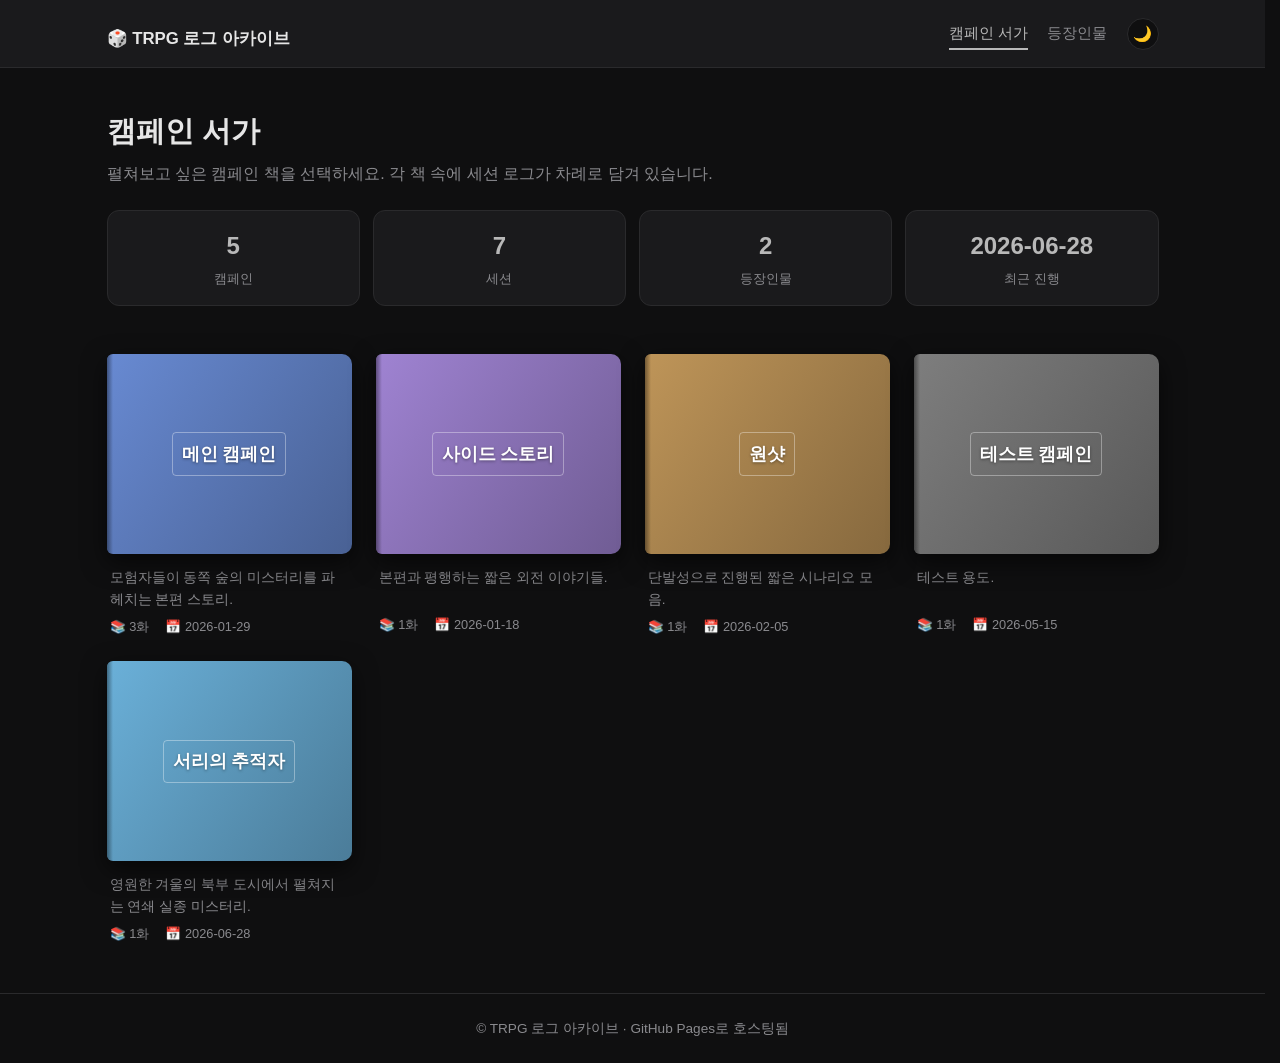
==== index.html @ e91fa61a "최초 커밋 — Log Library 프로젝트" ====
<!DOCTYPE html>
<html lang="ko">
<head>
  <meta charset="UTF-8">
  <meta name="viewport" content="width=device-width, initial-scale=1.0">
  <title>TRPG 로그 아카이브</title>
  <link rel="stylesheet" href="assets/css/style.css">
</head>
<body>
  <header class="site-header">
    <div class="container">
      <h1 class="site-title"><a href="index.html">🎲 TRPG 로그 아카이브</a></h1>
      <nav class="site-nav">
        <a href="index.html" class="active">캠페인 서가</a>
        <a href="characters.html">등장인물</a>
        <button id="themeToggle" class="theme-toggle" aria-label="테마 전환" title="다크/라이트 전환">
          <span class="theme-icon">🌙</span>
        </button>
      </nav>
    </div>
  </header>

  <main class="container">
    <section class="hero">
      <h2>캠페인 서가</h2>
      <p class="hero-sub">펼쳐보고 싶은 캠페인 책을 선택하세요. 각 책 속에 세션 로그가 차례로 담겨 있습니다.</p>

      <div class="stats-bar" id="statsBar"></div>
    </section>

    <section id="bookshelf" class="bookshelf">
      <p class="loading">캠페인 목록을 불러오는 중...</p>
    </section>
  </main>

  <footer class="site-footer">
    <div class="container">
      <p>© TRPG 로그 아카이브 · GitHub Pages로 호스팅됨</p>
    </div>
  </footer>

  <button id="scrollTop" class="scroll-top" aria-label="맨 위로" title="맨 위로">↑</button>

  <script src="assets/js/theme.js"></script>
  <script src="assets/js/data.js"></script>
  <script src="assets/js/bookshelf.js"></script>
</body>
</html>
---- assets/css/style.css ----
/* ===== 기본 리셋 ===== */
* { margin: 0; padding: 0; box-sizing: border-box; }

:root {
  --bg: #0f0f10;
  --bg-card: #1a1a1c;
  --bg-card-hover: #242426;
  --text: #e6e6e6;
  --text-dim: #8a8a8e;
  --accent: #b8b8b8;
  --accent-dim: #969696;
  --border: #2a2a2c;
  --radius: 12px;
  --shadow: 0 4px 16px rgba(0, 0, 0, 0.5);
  --shadow-hover: 0 8px 24px rgba(0, 0, 0, 0.6);
}

/* 라이트 테마 */
:root[data-theme="light"] {
  --bg: #f5f5fa;
  --bg-card: #ffffff;
  --bg-card-hover: #f0f0f8;
  --text: #2a2b3d;
  --text-dim: #6a6c8a;
  --accent: #4263eb;
  --accent-dim: #3b5bdb;
  --border: #e0e0ea;
  --shadow: 0 2px 8px rgba(0, 0, 0, 0.08);
  --shadow-hover: 0 6px 20px rgba(0, 0, 0, 0.12);
}

body {
  font-family: "Pretendard", "Segoe UI", "Malgun Gothic", sans-serif;
  background: var(--bg);
  color: var(--text);
  line-height: 1.6;
  min-height: 100.01vh;
  transition: background 0.3s, color 0.3s;
}

/* 모든 페이지에서 스크롤바 공간을 항상 예약 → 페이지 간 시프트 방지.
   html에 두어 scrollingElement가 일관되게 하고 window scroll 이벤트가 정상 동작. */
html {
  overflow-y: scroll;
  scrollbar-gutter: stable;
}

.container {
  max-width: 1100px;
  margin: 0 auto;
  padding: 0 1.5rem;
}

/* ===== 헤더 ===== */
.site-header {
  background: var(--bg-card);
  border-bottom: 1px solid var(--border);
  padding: 0.5rem 0;
  position: sticky;
  top: 0;
  z-index: 100;
}

.site-header .container {
  display: flex;
  align-items: center;
  justify-content: space-between;
}

.site-title a {
  color: var(--text);
  text-decoration: none;
  font-size: 1.05rem;
  font-weight: 700;
}

.site-nav {
  display: flex;
  gap: 1.2rem;
  align-items: center;
}

.site-nav a {
  color: var(--text-dim);
  text-decoration: none;
  font-size: 0.95rem;
  transition: color 0.2s;
  position: relative;
}

.site-nav a:hover,
.site-nav a.active {
  color: var(--accent);
}

.site-nav a::after {
  content: "";
  position: absolute;
  left: 0;
  bottom: -4px;
  width: 0;
  height: 2px;
  background: var(--accent);
  transition: width 0.2s;
}

.site-nav a:hover::after,
.site-nav a.active::after {
  width: 100%;
}

/* 테마 토글 버튼 */
.theme-toggle {
  background: var(--bg);
  border: 1px solid var(--border);
  border-radius: 999px;
  width: 32px;
  height: 32px;
  font-size: 0.95rem;
  cursor: pointer;
  display: flex;
  align-items: center;
  justify-content: center;
  transition: all 0.2s;
  padding: 0;
}

.theme-toggle:hover {
  border-color: var(--accent);
  transform: rotate(15deg);
}

/* ===== 히어로 섹션 ===== */
.hero {
  padding: 2.5rem 0 1.5rem;
}

.hero h2 {
  font-size: 1.8rem;
  margin-bottom: 0.4rem;
}

.hero-sub {
  color: var(--text-dim);
  margin-bottom: 1.5rem;
}

/* ===== 통계 대시보드 ===== */
.stats-bar {
  display: grid;
  grid-template-columns: repeat(4, 1fr);
  gap: 0.8rem;
  margin-bottom: 1.5rem;
}

.stat-item {
  background: var(--bg-card);
  border: 1px solid var(--border);
  border-radius: var(--radius);
  padding: 1rem;
  text-align: center;
  transition: transform 0.2s;
}

.stat-item:hover {
  transform: translateY(-2px);
}

.stat-value {
  display: block;
  font-size: 1.5rem;
  font-weight: 700;
  color: var(--accent);
}

.stat-label {
  display: block;
  font-size: 0.8rem;
  color: var(--text-dim);
  margin-top: 0.2rem;
}

/* ===== 결과 카운트 ===== */
.result-count {
  color: var(--text-dim);
  font-size: 0.85rem;
  margin-top: 0.8rem;
  min-height: 1.2rem;
}

/* ===== 검색 박스 ===== */
.search-box {
  position: relative;
  max-width: 500px;
}

#searchInput {
  width: 100%;
  padding: 0.8rem 2.5rem 0.8rem 1rem;
  background: var(--bg-card);
  border: 1px solid var(--border);
  border-radius: var(--radius);
  color: var(--text);
  font-size: 0.95rem;
  transition: border-color 0.2s;
}

#searchInput:focus {
  outline: none;
  border-color: var(--accent);
}

.search-clear {
  position: absolute;
  right: 0.6rem;
  top: 50%;
  transform: translateY(-50%);
  background: none;
  border: none;
  color: var(--text-dim);
  font-size: 1.4rem;
  cursor: pointer;
  display: none;
}

.search-clear.visible { display: block; }

/* ===== 캠페인 필터 ===== */
.campaign-filters {
  display: flex;
  flex-wrap: wrap;
  gap: 0.5rem;
  margin-top: 1rem;
}

.campaign-tag {
  padding: 0.35rem 0.9rem;
  background: var(--bg-card);
  border: 1px solid var(--border);
  border-radius: 999px;
  color: var(--text-dim);
  font-size: 0.85rem;
  cursor: pointer;
  transition: all 0.2s;
  --tag-color: var(--accent);
}

.campaign-tag:hover {
  border-color: var(--tag-color);
  color: var(--text);
}

.campaign-tag.active {
  background: var(--tag-color);
  border-color: var(--tag-color);
  color: #1a1b26;
  font-weight: 600;
}

/* ===== 세션 카드 내 캠페인 태그 ===== */
.session-card-head {
  display: flex;
  align-items: center;
  justify-content: space-between;
  gap: 0.5rem;
  margin-bottom: 0.3rem;
}

.session-campaign {
  font-size: 0.7rem;
  padding: 0.15rem 0.6rem;
  border-radius: 999px;
  background: color-mix(in srgb, var(--tag-color) 20%, transparent);
  color: var(--tag-color);
  border: 1px solid color-mix(in srgb, var(--tag-color) 40%, transparent);
  white-space: nowrap;
}

/* ===== 세션 그리드 ===== */
.session-grid {
  display: grid;
  grid-template-columns: repeat(auto-fill, minmax(280px, 1fr));
  gap: 1.2rem;
  padding-bottom: 3rem;
}

.session-card {
  background: var(--bg-card);
  border: 1px solid var(--border);
  border-radius: var(--radius);
  padding: 1.3rem;
  text-decoration: none;
  color: var(--text);
  transition: all 0.25s ease;
  display: flex;
  flex-direction: column;
  gap: 0.5rem;
  box-shadow: var(--shadow);
  position: relative;
  overflow: hidden;
  animation: cardIn 0.4s ease backwards;
}

.session-card::before {
  content: "";
  position: absolute;
  left: 0;
  top: 0;
  bottom: 0;
  width: 3px;
  background: var(--accent);
  transform: scaleY(0);
  transform-origin: top;
  transition: transform 0.25s ease;
}

.session-card:hover {
  background: var(--bg-card-hover);
  border-color: var(--accent-dim);
  transform: translateY(-4px);
  box-shadow: var(--shadow-hover);
}

.session-card:hover::before {
  transform: scaleY(1);
}

.session-card .session-num {
  color: var(--accent);
  font-size: 0.85rem;
  font-weight: 600;
  letter-spacing: 0.03em;
}

.session-card .session-title {
  font-size: 1.1rem;
  font-weight: 600;
}

.session-card .session-summary {
  color: var(--text-dim);
  font-size: 0.9rem;
  display: -webkit-box;
  -webkit-line-clamp: 2;
  -webkit-box-orient: vertical;
  overflow: hidden;
}

.session-card-foot {
  display: flex;
  align-items: center;
  justify-content: space-between;
  margin-top: auto;
  padding-top: 0.5rem;
}

.session-card .session-date {
  color: var(--text-dim);
  font-size: 0.85rem;
}

.session-card .session-go {
  color: var(--accent);
  font-size: 0.85rem;
  font-weight: 600;
  opacity: 0;
  transform: translateX(-8px);
  transition: all 0.25s ease;
}

.session-card:hover .session-go {
  opacity: 1;
  transform: translateX(0);
}

/* 카드 등장 애니메이션 */
@keyframes cardIn {
  from {
    opacity: 0;
    transform: translateY(12px);
  }
  to {
    opacity: 1;
    transform: translateY(0);
  }
}

/* ===== 캐릭터 그리드 ===== */
.character-grid {
  display: grid;
  grid-template-columns: repeat(auto-fill, minmax(300px, 1fr));
  gap: 1.2rem;
  padding-bottom: 3rem;
}

.character-card {
  background: var(--bg-card);
  border: 1px solid var(--border);
  border-radius: var(--radius);
  padding: 1.5rem;
  transition: all 0.25s ease;
  text-decoration: none;
  color: var(--text);
  display: block;
  box-shadow: var(--shadow);
  animation: cardIn 0.4s ease backwards;
}

.character-card:hover {
  background: var(--bg-card-hover);
  border-color: var(--accent-dim);
  transform: translateY(-4px);
  box-shadow: var(--shadow-hover);
}

.char-card-head {
  display: flex;
  align-items: center;
  gap: 0.9rem;
  margin-bottom: 0.8rem;
}

.char-avatar {
  width: 48px;
  height: 48px;
  border-radius: 50%;
  background: var(--avatar-color, var(--accent));
  color: #fff;
  display: flex;
  align-items: center;
  justify-content: center;
  font-size: 1.3rem;
  font-weight: 700;
  flex-shrink: 0;
  box-shadow: 0 0 0 3px color-mix(in srgb, var(--avatar-color, var(--accent)) 30%, transparent);
}

.char-card-info {
  flex: 1;
}

.character-card .char-name {
  font-size: 1.2rem;
  font-weight: 700;
  color: var(--accent);
  margin-bottom: 0.1rem;
}

.character-card .char-role {
  color: var(--text-dim);
  font-size: 0.85rem;
}

.character-card .char-section {
  margin-top: 0.8rem;
}

.character-card .char-section h4 {
  font-size: 0.8rem;
  color: var(--text-dim);
  text-transform: uppercase;
  letter-spacing: 0.05em;
  margin-bottom: 0.3rem;
}

.character-card .char-section p {
  font-size: 0.9rem;
  color: var(--text);
}

.character-card .char-more {
  margin-top: 0.8rem;
  color: var(--accent);
  font-size: 0.85rem;
  font-weight: 600;
}

.character-card:hover .char-more {
  color: var(--text);
}

/* ===== 캐릭터 상세 페이지 ===== */
.character-detail {
  padding: 1.5rem 0 3rem;
}

.character-detail-card {
  background: var(--bg-card);
  border: 1px solid var(--border);
  border-radius: var(--radius);
  padding: 2rem;
}

.char-detail-header {
  display: flex;
  align-items: center;
  gap: 1.2rem;
  border-bottom: 1px solid var(--border);
  padding-bottom: 1rem;
  margin-bottom: 1.5rem;
}

.char-detail-avatar {
  width: 64px;
  height: 64px;
  border-radius: 50%;
  background: var(--avatar-color, var(--accent));
  color: #fff;
  display: flex;
  align-items: center;
  justify-content: center;
  font-size: 1.8rem;
  font-weight: 700;
  flex-shrink: 0;
  box-shadow: 0 0 0 4px color-mix(in srgb, var(--avatar-color, var(--accent)) 25%, transparent);
}

.char-detail-name {
  font-size: 1.8rem;
  color: var(--accent);
  margin-bottom: 0.3rem;
}

.char-detail-role {
  color: var(--text-dim);
  font-size: 0.95rem;
}

.char-detail-section {
  margin-bottom: 1.8rem;
}

.char-detail-section h3 {
  font-size: 0.85rem;
  color: var(--text-dim);
  text-transform: uppercase;
  letter-spacing: 0.05em;
  margin-bottom: 0.5rem;
}

.char-detail-section p {
  font-size: 1rem;
  line-height: 1.8;
  color: var(--text);
}

.related-sessions {
  display: flex;
  flex-direction: column;
  gap: 0.5rem;
}

.related-session {
  display: inline-block;
  padding: 0.6rem 1rem;
  background: var(--bg);
  border: 1px solid var(--border);
  border-radius: 8px;
  color: var(--text);
  text-decoration: none;
  font-size: 0.9rem;
  transition: all 0.2s;
}

a.related-session:hover {
  border-color: var(--accent);
  color: var(--accent);
}

/* ===== 로그 뷰어 페이지 ===== */
.log-viewer {
  padding: 2rem 0;
}

.log-viewer iframe {
  width: 100%;
  min-height: 80vh;
  border: 1px solid var(--border);
  border-radius: var(--radius);
  background: #fff;
}

.back-link {
  display: inline-block;
  margin-bottom: 1rem;
  color: var(--text-dim);
  text-decoration: none;
  font-size: 0.9rem;
}

.back-link:hover { color: var(--accent); }

/* ===== 푸터 ===== */
.site-footer {
  border-top: 1px solid var(--border);
  padding: 1.5rem 0;
  margin-top: auto;
}

.site-footer p {
  color: var(--text-dim);
  font-size: 0.85rem;
  text-align: center;
}

/* ===== 유틸 ===== */
.loading {
  color: var(--text-dim);
  grid-column: 1 / -1;
  text-align: center;
  padding: 2rem;
}

.empty {
  color: var(--text-dim);
  grid-column: 1 / -1;
  text-align: center;
  padding: 3rem;
}

.empty-state {
  grid-column: 1 / -1;
  text-align: center;
  padding: 4rem 2rem;
}

.empty-icon {
  font-size: 3rem;
  margin-bottom: 1rem;
  opacity: 0.6;
}

.empty-title {
  font-size: 1.1rem;
  font-weight: 600;
  color: var(--text);
  margin-bottom: 0.4rem;
}

.empty-desc {
  color: var(--text-dim);
  font-size: 0.9rem;
}

/* ===== 스크롤 탑 버튼 ===== */
.scroll-top {
  position: fixed;
  right: 1.5rem;
  bottom: 1.5rem;
  width: 44px;
  height: 44px;
  border-radius: 50%;
  background: var(--accent);
  color: #fff;
  border: none;
  font-size: 1.3rem;
  cursor: pointer;
  box-shadow: var(--shadow-hover);
  opacity: 0;
  visibility: hidden;
  transform: translateY(20px);
  transition: all 0.25s ease;
  z-index: 90;
}

.scroll-top.visible {
  opacity: 1;
  visibility: visible;
  transform: translateY(0);
}

.scroll-top:hover {
  background: var(--accent-dim);
  transform: translateY(-2px);
}

/* ===== 반응형 ===== */
@media (max-width: 600px) {
  .site-header .container { flex-direction: column; gap: 0.8rem; }
  .hero h2 { font-size: 1.4rem; }
  .session-grid { grid-template-columns: 1fr; }
  .character-grid { grid-template-columns: 1fr; }
  .stats-bar { grid-template-columns: repeat(2, 1fr); }
}

/* ============================================
   새 구조: 북 선반 · 캠페인 북 · 로그 열람
   ============================================ */

/* ===== 북 선반 (index.html) ===== */
.bookshelf {
  display: grid;
  grid-template-columns: repeat(auto-fill, minmax(220px, 1fr));
  gap: 1.5rem;
  padding-bottom: 3rem;
}

.book {
  text-decoration: none;
  color: var(--text);
  display: flex;
  flex-direction: column;
  animation: cardIn 0.4s ease backwards;
}

.book-cover {
  position: relative;
  height: 200px;
  border-radius: 6px 10px 10px 6px;
  background: linear-gradient(125deg, color-mix(in srgb, var(--book-color) 85%, black), color-mix(in srgb, var(--book-color) 60%, black));
  box-shadow: var(--shadow-hover);
  transition: all 0.3s ease;
  overflow: hidden;
  display: flex;
  align-items: center;
  justify-content: center;
}

.book:hover .book-cover {
  transform: translateY(-6px) rotateY(-4deg);
  box-shadow: -6px 14px 30px rgba(0, 0, 0, 0.4);
}

.book-spine {
  position: absolute;
  left: 0;
  top: 0;
  bottom: 0;
  width: 6px;
  background: linear-gradient(90deg, rgba(0,0,0,0.4), rgba(0,0,0,0));
  border-radius: 6px 0 0 6px;
}

.book-label {
  padding: 1.2rem;
  text-align: center;
  position: relative;
  z-index: 1;
}

.book-label::before {
  content: "";
  position: absolute;
  inset: 0.6rem;
  border: 1px solid rgba(255, 255, 255, 0.35);
  border-radius: 4px;
  pointer-events: none;
}

.book-title {
  font-size: 1.1rem;
  font-weight: 700;
  color: #fff;
  text-shadow: 0 1px 3px rgba(0, 0, 0, 0.4);
  line-height: 1.4;
  position: relative;
  z-index: 1;
}

.book-meta {
  padding: 0.8rem 0.2rem 0;
}

.book-desc {
  color: var(--text-dim);
  font-size: 0.85rem;
  margin-bottom: 0.4rem;
  display: -webkit-box;
  -webkit-line-clamp: 2;
  -webkit-box-orient: vertical;
  overflow: hidden;
  min-height: 2.6rem;
}

.book-info {
  display: flex;
  gap: 1rem;
  font-size: 0.8rem;
  color: var(--text-dim);
}

/* ===== 캠페인 북 페이지 (campaign.html) ===== */
.campaign-view {
  padding-bottom: 3rem;
}

.campaign-header {
  background: var(--bg-card);
  border: 1px solid var(--border);
  border-left: 4px solid var(--book-color);
  border-radius: var(--radius);
  padding: 1.8rem 1.6rem;
  margin-bottom: 2rem;
  box-shadow: var(--shadow);
}

.campaign-header-label {
  color: var(--book-color);
  font-size: 0.8rem;
  font-weight: 600;
  text-transform: uppercase;
  letter-spacing: 0.08em;
  margin-bottom: 0.3rem;
}

.campaign-header-title {
  font-size: 1.6rem;
  margin-bottom: 0.4rem;
}

.campaign-header-desc {
  color: var(--text-dim);
  margin-bottom: 0.8rem;
}

.campaign-header-stats {
  display: flex;
  gap: 1.2rem;
  color: var(--text-dim);
  font-size: 0.85rem;
}

.chapter-list-heading {
  font-size: 0.9rem;
  color: var(--text-dim);
  text-transform: uppercase;
  letter-spacing: 0.06em;
  margin-bottom: 0.8rem;
}

.chapter-list {
  display: flex;
  flex-direction: column;
  gap: 0.6rem;
}

.chapter-item {
  display: flex;
  gap: 1rem;
  align-items: center;
  background: var(--bg-card);
  border: 1px solid var(--border);
  border-left: 3px solid transparent;
  border-radius: var(--radius);
  padding: 1rem 1.2rem;
  text-decoration: none;
  color: var(--text);
  transition: all 0.2s ease;
  animation: cardIn 0.4s ease backwards;
}

.chapter-item:hover {
  background: var(--bg-card-hover);
  border-left-color: var(--book-color);
  transform: translateX(4px);
}

.chapter-left {
  flex-shrink: 0;
  width: 38px;
  height: 38px;
  border-radius: 50%;
  background: color-mix(in srgb, var(--book-color) 18%, transparent);
  color: var(--book-color);
  display: flex;
  align-items: center;
  justify-content: center;
  font-weight: 700;
  font-size: 0.9rem;
}

.chapter-body {
  flex: 1;
  display: flex;
  flex-direction: column;
  gap: 0.2rem;
  min-width: 0;
}

.chapter-title {
  font-weight: 600;
  font-size: 1rem;
}

.chapter-summary {
  color: var(--text-dim);
  font-size: 0.85rem;
  display: -webkit-box;
  -webkit-line-clamp: 1;
  -webkit-box-orient: vertical;
  overflow: hidden;
}

.chapter-right {
  display: flex;
  flex-direction: column;
  align-items: flex-end;
  gap: 0.3rem;
  flex-shrink: 0;
}

.chapter-date {
  color: var(--text-dim);
  font-size: 0.8rem;
}

.chapter-go {
  color: var(--accent);
  font-weight: 700;
  opacity: 0;
  transform: translateX(-8px);
  transition: all 0.25s ease;
}

.chapter-item:hover .chapter-go {
  opacity: 1;
  transform: translateX(0);
}

/* ===== 로그 열람 페이지 (log.html) ===== */
/* 로그 열람 페이지는 사이트 헤더를 제거하고 상단 바를 캠페인 정보로 대체 */
.log-body {
  padding-top: 0;
}

/* ===== 상단 바 (캠페인 정보 + 제목 + 이전/날짜/다음) ===== */
.log-header-bar {
  position: sticky;
  top: 0;
  z-index: 100;
  background: var(--bg-card);
  border-bottom: 1px solid var(--border);
  box-shadow: var(--shadow);
}

.log-bar-top {
  display: flex;
  align-items: center;
  gap: 0.8rem;
  padding: 0.45rem 1rem;
  border-bottom: 1px solid var(--border);
  background: color-mix(in srgb, var(--book-color) 10%, transparent);
}

.log-back {
  color: var(--text-dim);
  text-decoration: none;
  font-size: 0.82rem;
  white-space: nowrap;
}

.log-back:hover { color: var(--book-color); }

.log-crumb {
  font-size: 0.78rem;
  font-weight: 600;
  color: var(--book-color);
  flex: 1;
  min-width: 0;
  white-space: nowrap;
  overflow: hidden;
  text-overflow: ellipsis;
}

.log-theme-toggle {
  margin-left: auto;
  width: 30px;
  height: 30px;
  font-size: 0.9rem;
}

.log-bar-main {
  display: flex;
  align-items: center;
  justify-content: space-between;
  gap: 0.8rem;
  padding: 0.55rem 1rem;
}

.log-title-top {
  font-size: 1.1rem;
  font-weight: 700;
  margin: 0;
  white-space: nowrap;
  overflow: hidden;
  text-overflow: ellipsis;
  flex: 1;
  min-width: 0;
}

.log-nav-row {
  display: flex;
  align-items: center;
  gap: 0.5rem;
  flex-shrink: 0;
}

.log-nav-btn {
  padding: 0.4rem 0.8rem;
  background: var(--bg);
  border: 1px solid var(--border);
  border-radius: 8px;
  color: var(--text);
  text-decoration: none;
  font-size: 0.85rem;
  transition: all 0.2s;
  white-space: nowrap;
}

a.log-nav-btn:hover {
  border-color: var(--accent);
  color: var(--accent);
}

.log-nav-btn.disabled {
  opacity: 0.35;
  pointer-events: none;
}

.log-date-pill {
  color: var(--text-dim);
  font-size: 0.82rem;
  white-space: nowrap;
}

.log-empty-bar {
  display: flex;
  align-items: center;
  gap: 0.8rem;
  padding: 0.7rem 1rem;
}

.log-empty-text {
  color: var(--text-dim);
  font-size: 0.9rem;
}

/* ===== 레이아웃 (사이드바 + 본문) ===== */
.log-layout {
  max-width: 1600px;
  margin: 0 auto;
  padding: 1rem 1.5rem 3rem;
  display: grid;
  grid-template-columns: 210px 1fr;
  gap: 1.5rem;
  min-height: calc(100vh - 80px);
}

.log-sidebar {
  position: sticky;
  top: 90px;
  align-self: start;
  background: var(--bg-card);
  border: 1px solid var(--border);
  border-radius: var(--radius);
  overflow: hidden;
  max-height: calc(100vh - 110px);
  display: flex;
  flex-direction: column;
}

.sidebar-head {
  padding: 0.8rem 0.9rem;
  border-bottom: 1px solid var(--border);
  background: color-mix(in srgb, var(--book-color) 12%, transparent);
}

.sidebar-back {
  display: inline-block;
  color: var(--text-dim);
  text-decoration: none;
  font-size: 0.78rem;
  margin-bottom: 0.3rem;
}

.sidebar-back:hover { color: var(--book-color); }

.sidebar-book-title {
  font-weight: 700;
  font-size: 0.88rem;
  color: var(--text);
  white-space: nowrap;
  overflow: hidden;
  text-overflow: ellipsis;
}

.sidebar-nav {
  flex: 1;
  overflow-y: auto;
  padding: 0.4rem;
}

.sidebar-item {
  display: flex;
  gap: 0.55rem;
  align-items: center;
  padding: 0.6rem 0.7rem;
  border-radius: 8px;
  text-decoration: none;
  color: var(--text-dim);
  transition: all 0.2s;
  border-left: 2px solid transparent;
}

.sidebar-item:hover {
  background: var(--bg);
  color: var(--text);
}

.sidebar-item.active {
  background: color-mix(in srgb, var(--book-color) 18%, transparent);
  color: var(--text);
  border-left-color: var(--book-color);
}

.sidebar-num {
  flex-shrink: 0;
  font-size: 0.8rem;
  font-weight: 700;
  color: var(--text-dim);
  font-variant-numeric: tabular-nums;
}

.sidebar-item.active .sidebar-num {
  color: var(--book-color);
}

.sidebar-text {
  display: flex;
  flex-direction: column;
  min-width: 0;
}

.sidebar-title {
  font-size: 0.8rem;
  font-weight: 500;
  white-space: nowrap;
  overflow: hidden;
  text-overflow: ellipsis;
}

.sidebar-date {
  font-size: 0.68rem;
  color: var(--text-dim);
}

.sidebar-item.active .sidebar-date { color: var(--text-dim); }

.sidebar-foot {
  padding: 0.4rem;
  border-top: 1px solid var(--border);
}

.sidebar-foot-link {
  display: block;
  text-align: center;
  color: var(--text-dim);
  text-decoration: none;
  font-size: 0.8rem;
  padding: 0.4rem;
}

.sidebar-foot-link:hover { color: var(--accent); }

/* 로그 본문 영역 */
.log-main {
  min-width: 0;
  display: flex;
  flex-direction: column;
  gap: 0.7rem;
}

.log-frame-wrap {
  flex: 1;
  background: var(--bg-card);
  border: 1px solid var(--border);
  border-radius: var(--radius);
  overflow: hidden;
  box-shadow: var(--shadow);
  position: relative;
}

.log-frame-wrap iframe {
  width: 100%;
  height: 85vh;
  border: none;
  background: #fff;
  display: block;
  overflow-y: auto;
}

/* iframe 내부 스크롤바 - 호스트 테마와 어울리도록 */
.log-frame-wrap iframe::-webkit-scrollbar {
  width: 10px;
}
.log-frame-wrap iframe::-webkit-scrollbar-track {
  background: var(--bg);
}
.log-frame-wrap iframe::-webkit-scrollbar-thumb {
  background: var(--text-dim);
  border-radius: 5px;
}

.log-footer {
  margin-top: 0;
}

/* ===== 위로가기/아래로가기 FAB (iframe 내부 스크롤용) ===== */
.scroll-fab {
  position: fixed;
  right: 1.5rem;
  width: 42px;
  height: 42px;
  border-radius: 50%;
  background: var(--accent);
  color: #fff;
  border: none;
  font-size: 1.2rem;
  cursor: pointer;
  box-shadow: var(--shadow-hover);
  opacity: 0;
  visibility: hidden;
  transform: translateY(20px);
  transition: all 0.25s ease;
  z-index: 90;
  display: flex;
  align-items: center;
  justify-content: center;
}

.scroll-fab.visible {
  opacity: 1;
  visibility: visible;
  transform: translateY(0);
}

.scroll-fab:hover {
  background: var(--accent-dim);
}

.scroll-up {
  bottom: 4.5rem;
}

.scroll-down {
  bottom: 1.5rem;
}

/* ===== 로그 열람 반응형 ===== */
@media (max-width: 900px) {
  .log-layout {
    grid-template-columns: 1fr;
    padding-top: 0.5rem;
  }
  .log-sidebar {
    position: static;
    max-height: 240px;
    order: 2;
  }
  .log-main { order: 1; }
  .log-bar-main { flex-wrap: wrap; }
  .log-title-top { flex: 1 1 100%; order: -1; margin-bottom: 0.3rem; }
}

@media (max-width: 600px) {
  .bookshelf { grid-template-columns: repeat(auto-fill, minmax(160px, 1fr)); gap: 1rem; }
  .book-cover { height: 160px; }
  .chapter-item { flex-direction: column; align-items: flex-start; }
  .chapter-right { flex-direction: row; align-items: center; }
  .chapter-go { opacity: 1; transform: none; }
}
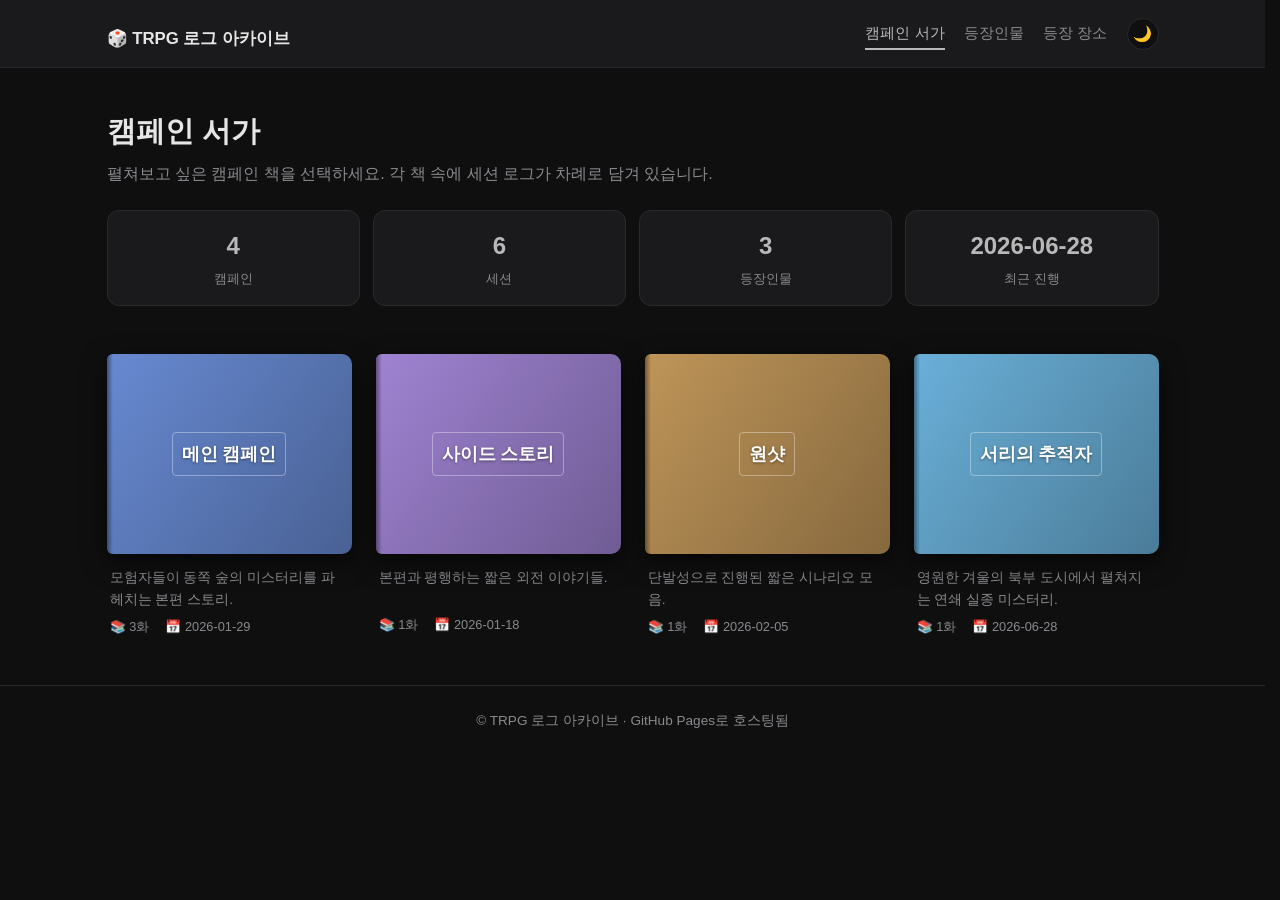
==== commit b70aa0b1: "feat: 등장 장소 페이지 추가 (목록 + 상세) - data.js: LOCATIONS 데이터 구조 + findLocation/getLocationsByType 헬퍼 추가 - l" ====
--- a/index.html
+++ b/index.html
@@ -13,6 +13,7 @@
       <nav class="site-nav">
         <a href="index.html" class="active">캠페인 서가</a>
         <a href="characters.html">등장인물</a>
+        <a href="locations.html">등장 장소</a>
         <button id="themeToggle" class="theme-toggle" aria-label="테마 전환" title="다크/라이트 전환">
           <span class="theme-icon">🌙</span>
         </button>
--- a/assets/css/style.css
+++ b/assets/css/style.css
@@ -385,6 +385,33 @@
   }
 }
 
+/* ===== 캐릭터 섹션 헤더 (PC / NPC 분류) ===== */
+.char-section-heading {
+  font-size: 1rem;
+  font-weight: 700;
+  color: var(--text);
+  margin: 2rem 0 1rem;
+  padding-bottom: 0.5rem;
+  border-bottom: 1px solid var(--border);
+  display: flex;
+  align-items: center;
+  gap: 0.6rem;
+}
+
+.char-section-heading:first-child {
+  margin-top: 0;
+}
+
+.char-section-count {
+  font-size: 0.75rem;
+  font-weight: 600;
+  color: var(--text-dim);
+  background: var(--bg-card);
+  border: 1px solid var(--border);
+  border-radius: 999px;
+  padding: 0.1rem 0.55rem;
+}
+
 /* ===== 캐릭터 그리드 ===== */
 .character-grid {
   display: grid;
@@ -433,7 +460,32 @@
   font-weight: 700;
   flex-shrink: 0;
   box-shadow: 0 0 0 3px color-mix(in srgb, var(--avatar-color, var(--accent)) 30%, transparent);
-}
+  overflow: hidden;
+  position: relative;
+}
+
+/* portrait 이미지가 있을 때 아바타를 이미지로 채움 */
+.char-avatar-img {
+  position: absolute;
+  inset: 0;
+  width: 100%;
+  height: 100%;
+  object-fit: cover;
+  border-radius: 50%;
+  display: block;
+}
+
+/* portrait 로드 실패 시 이니셜 폴백이 보이도록 img를 숨김 */
+.char-avatar-initial {
+  position: relative;
+  z-index: 0;
+}
+
+/*
+ * 이미지 로드 실패(onerror) 시 .char-avatar-fallback이 붙으면
+ * img는 숨겨지고, 배경색+이니셜이(없으므로 빈 원형) 표시된다.
+ * 단, 이니셜 폴백을 원하면 JS에서 fallback 텍스트를 주입해야 함.
+ */
 
 .char-card-info {
   flex: 1;
@@ -479,6 +531,169 @@
   color: var(--text);
 }
 
+/* ===== 등장 장소 목록 페이지 ===== */
+.loc-section-heading {
+  font-size: 1rem;
+  font-weight: 700;
+  color: var(--text);
+  margin: 2rem 0 1rem;
+  padding-bottom: 0.5rem;
+  border-bottom: 1px solid var(--border);
+  display: flex;
+  align-items: center;
+  gap: 0.6rem;
+}
+
+.loc-section-heading:first-child {
+  margin-top: 0;
+}
+
+.loc-section-count {
+  font-size: 0.75rem;
+  font-weight: 600;
+  color: var(--text-dim);
+  background: var(--bg-card);
+  border: 1px solid var(--border);
+  border-radius: 999px;
+  padding: 0.1rem 0.55rem;
+}
+
+.location-grid {
+  display: grid;
+  grid-template-columns: repeat(auto-fill, minmax(280px, 1fr));
+  gap: 1.2rem;
+  padding-bottom: 3rem;
+}
+
+.location-card {
+  background: var(--bg-card);
+  border: 1px solid var(--border);
+  border-radius: var(--radius);
+  overflow: hidden;
+  text-decoration: none;
+  color: var(--text);
+  transition: all 0.25s ease;
+  box-shadow: var(--shadow);
+  display: block;
+  animation: cardIn 0.4s ease backwards;
+}
+
+.location-card:hover {
+  border-color: var(--accent-dim);
+  transform: translateY(-4px);
+  box-shadow: var(--shadow-hover);
+}
+
+.location-card-image {
+  width: 100%;
+  height: 180px;
+  overflow: hidden;
+  background: var(--bg);
+  position: relative;
+}
+
+.location-card-image img {
+  width: 100%;
+  height: 100%;
+  object-fit: cover;
+  display: block;
+  transition: transform 0.3s ease;
+}
+
+.location-card:hover .location-card-image img {
+  transform: scale(1.05);
+}
+
+.location-card-body {
+  padding: 1rem 1.2rem 1.3rem;
+}
+
+.location-card-head {
+  display: flex;
+  align-items: center;
+  margin-bottom: 0.4rem;
+}
+
+.location-type {
+  font-size: 0.7rem;
+  padding: 0.15rem 0.6rem;
+  border-radius: 999px;
+  background: color-mix(in srgb, var(--accent) 15%, transparent);
+  color: var(--accent);
+  border: 1px solid color-mix(in srgb, var(--accent) 30%, transparent);
+  white-space: nowrap;
+}
+
+.location-card-name {
+  font-size: 1.1rem;
+  font-weight: 700;
+  color: var(--text);
+  margin-bottom: 0.3rem;
+}
+
+.location-card-desc {
+  font-size: 0.88rem;
+  color: var(--text-dim);
+  display: -webkit-box;
+  -webkit-line-clamp: 2;
+  -webkit-box-orient: vertical;
+  overflow: hidden;
+}
+
+/* ===== 등장 장소 상세 페이지 ===== */
+.location-detail {
+  padding: 1.5rem 0 3rem;
+}
+
+.location-detail-card {
+  background: var(--bg-card);
+  border: 1px solid var(--border);
+  border-radius: var(--radius);
+  overflow: hidden;
+}
+
+/* 상단 큰 배경 이미지 */
+.loc-detail-hero {
+  width: 100%;
+  max-height: 420px;
+  overflow: hidden;
+  background: var(--bg);
+}
+
+.loc-detail-hero img {
+  width: 100%;
+  height: 100%;
+  max-height: 420px;
+  object-fit: cover;
+  display: block;
+}
+
+.loc-detail-header {
+  padding: 1.5rem 2rem 1rem;
+  border-bottom: 1px solid var(--border);
+}
+
+.loc-detail-name {
+  font-size: 1.8rem;
+  color: var(--accent);
+  margin-bottom: 0.3rem;
+}
+
+.loc-detail-type {
+  display: inline-block;
+  font-size: 0.75rem;
+  padding: 0.2rem 0.7rem;
+  border-radius: 999px;
+  background: color-mix(in srgb, var(--accent) 15%, transparent);
+  color: var(--accent);
+  border: 1px solid color-mix(in srgb, var(--accent) 30%, transparent);
+}
+
+/* 상세 페이지 내부 섹션은 캐릭터 상세와 공유 (.char-detail-section 재사용) */
+.location-detail-card .char-detail-section {
+  padding: 0 2rem;
+}
+
 /* ===== 캐릭터 상세 페이지 ===== */
 .character-detail {
   padding: 1.5rem 0 3rem;
@@ -494,25 +709,65 @@
 .char-detail-header {
   display: flex;
   align-items: center;
-  gap: 1.2rem;
+  gap: 1.5rem;
   border-bottom: 1px solid var(--border);
   padding-bottom: 1rem;
   margin-bottom: 1.5rem;
 }
 
+/* standing 이미지 영역 (반신/전신) */
+.char-detail-standing {
+  flex-shrink: 0;
+  width: 260px;
+  border-radius: var(--radius);
+  overflow: hidden;
+  background: var(--bg);
+  border: 1px solid var(--border);
+  box-shadow: var(--shadow);
+  align-self: stretch;
+  /* standing은 헤더 우측에 배치 */
+  order: 99;
+  margin-left: auto;
+}
+
+.char-detail-standing img {
+  width: 100%;
+  height: 100%;
+  object-fit: cover;
+  display: block;
+}
+
+.char-detail-header-info {
+  flex: 1;
+  min-width: 0;
+}
+
 .char-detail-avatar {
-  width: 64px;
-  height: 64px;
+  width: 96px;
+  height: 96px;
   border-radius: 50%;
   background: var(--avatar-color, var(--accent));
   color: #fff;
   display: flex;
   align-items: center;
   justify-content: center;
-  font-size: 1.8rem;
+  font-size: 2rem;
   font-weight: 700;
   flex-shrink: 0;
   box-shadow: 0 0 0 4px color-mix(in srgb, var(--avatar-color, var(--accent)) 25%, transparent);
+  overflow: hidden;
+  position: relative;
+}
+
+/* 상세 페이지 portrait 이미지 (이니셜 위에 덮어 씌움, 실패 시 폴백) */
+.char-detail-avatar-img {
+  position: absolute;
+  inset: 0;
+  width: 100%;
+  height: 100%;
+  object-fit: cover;
+  border-radius: 50%;
+  display: block;
 }
 
 .char-detail-name {
@@ -547,9 +802,10 @@
 .related-sessions {
   display: flex;
   flex-direction: column;
-  gap: 0.5rem;
-}
-
+  gap: 0.7rem;
+}
+
+/* 기존 단순 텍스트 링크형 (폴백용 - 세션을 못 찾았을 때) */
 .related-session {
   display: inline-block;
   padding: 0.6rem 1rem;
@@ -565,6 +821,77 @@
 a.related-session:hover {
   border-color: var(--accent);
   color: var(--accent);
+}
+
+/* 개선된 관련 세션 카드 */
+.related-session-card {
+  display: block;
+  padding: 0.9rem 1rem;
+  background: var(--bg);
+  border: 1px solid var(--border);
+  border-left: 3px solid var(--tag-color, var(--accent));
+  border-radius: 8px;
+  text-decoration: none;
+  color: var(--text);
+  transition: all 0.2s;
+}
+
+a.related-session-card:hover {
+  border-color: var(--tag-color, var(--accent));
+  border-left-color: var(--tag-color, var(--accent));
+  background: var(--bg-card-hover);
+  transform: translateX(3px);
+}
+
+.related-session-head {
+  display: flex;
+  align-items: center;
+  gap: 0.6rem;
+  margin-bottom: 0.3rem;
+}
+
+.related-session-num {
+  font-size: 0.78rem;
+  font-weight: 600;
+  color: var(--text-dim);
+  letter-spacing: 0.03em;
+}
+
+.related-session-tag {
+  font-size: 0.7rem;
+  padding: 0.1rem 0.5rem;
+  border-radius: 999px;
+  background: color-mix(in srgb, var(--tag-color) 18%, transparent);
+  color: var(--tag-color);
+  border: 1px solid color-mix(in srgb, var(--tag-color) 35%, transparent);
+  white-space: nowrap;
+}
+
+.related-session-title {
+  font-size: 0.98rem;
+  font-weight: 600;
+  margin-bottom: 0.2rem;
+}
+
+.related-session-meta {
+  display: flex;
+  gap: 1rem;
+  margin-bottom: 0.3rem;
+}
+
+.related-session-date {
+  font-size: 0.8rem;
+  color: var(--text-dim);
+}
+
+.related-session-summary {
+  font-size: 0.85rem;
+  color: var(--text-dim);
+  line-height: 1.5;
+  display: -webkit-box;
+  -webkit-line-clamp: 2;
+  -webkit-box-orient: vertical;
+  overflow: hidden;
 }
 
 /* ===== 로그 뷰어 페이지 ===== */
@@ -680,6 +1007,7 @@
   .hero h2 { font-size: 1.4rem; }
   .session-grid { grid-template-columns: 1fr; }
   .character-grid { grid-template-columns: 1fr; }
+  .location-grid { grid-template-columns: 1fr; }
   .stats-bar { grid-template-columns: repeat(2, 1fr); }
 }
 
@@ -1203,6 +1531,67 @@
 
 .log-footer {
   margin-top: 0;
+}
+
+/* ===== 세션 요약 패널 (로그 본문 아래 토글) ===== */
+.log-summary-panel {
+  background: var(--bg-card);
+  border: 1px solid var(--border);
+  border-radius: var(--radius);
+  overflow: hidden;
+  box-shadow: var(--shadow);
+}
+
+.summary-toggle {
+  width: 100%;
+  display: flex;
+  align-items: center;
+  gap: 0.6rem;
+  padding: 0.8rem 1.2rem;
+  background: var(--bg-card);
+  border: none;
+  border-left: 3px solid var(--book-color, var(--accent));
+  color: var(--text);
+  font-size: 0.95rem;
+  font-weight: 600;
+  cursor: pointer;
+  transition: background 0.2s;
+}
+
+.summary-toggle:hover {
+  background: var(--bg-card-hover);
+}
+
+.summary-toggle-icon {
+  font-size: 0.8rem;
+  color: var(--text-dim);
+  transition: transform 0.25s ease;
+}
+
+.summary-toggle[aria-expanded="true"] .summary-toggle-icon {
+  transform: rotate(180deg);
+}
+
+.summary-content {
+  border-top: 1px solid var(--border);
+  background: var(--bg);
+  max-height: 0;
+  opacity: 0;
+  overflow: hidden;
+  transition: max-height 0.35s ease, opacity 0.3s ease;
+}
+
+.summary-content.open {
+  max-height: 70vh;
+  opacity: 1;
+}
+
+.summary-content iframe {
+  width: 100%;
+  height: 60vh;
+  border: none;
+  background: #fff;
+  display: block;
 }
 
 /* ===== 위로가기/아래로가기 FAB (iframe 내부 스크롤용) ===== */
@@ -1268,4 +1657,7 @@
   .chapter-item { flex-direction: column; align-items: flex-start; }
   .chapter-right { flex-direction: row; align-items: center; }
   .chapter-go { opacity: 1; transform: none; }
+  /* 상세 페이지 헤더: standing 이미지를 상단에 표시 */
+  .char-detail-header { flex-direction: column; align-items: center; text-align: center; }
+  .char-detail-standing { width: 200px; order: -1; margin-left: 0; align-self: center; }
 }
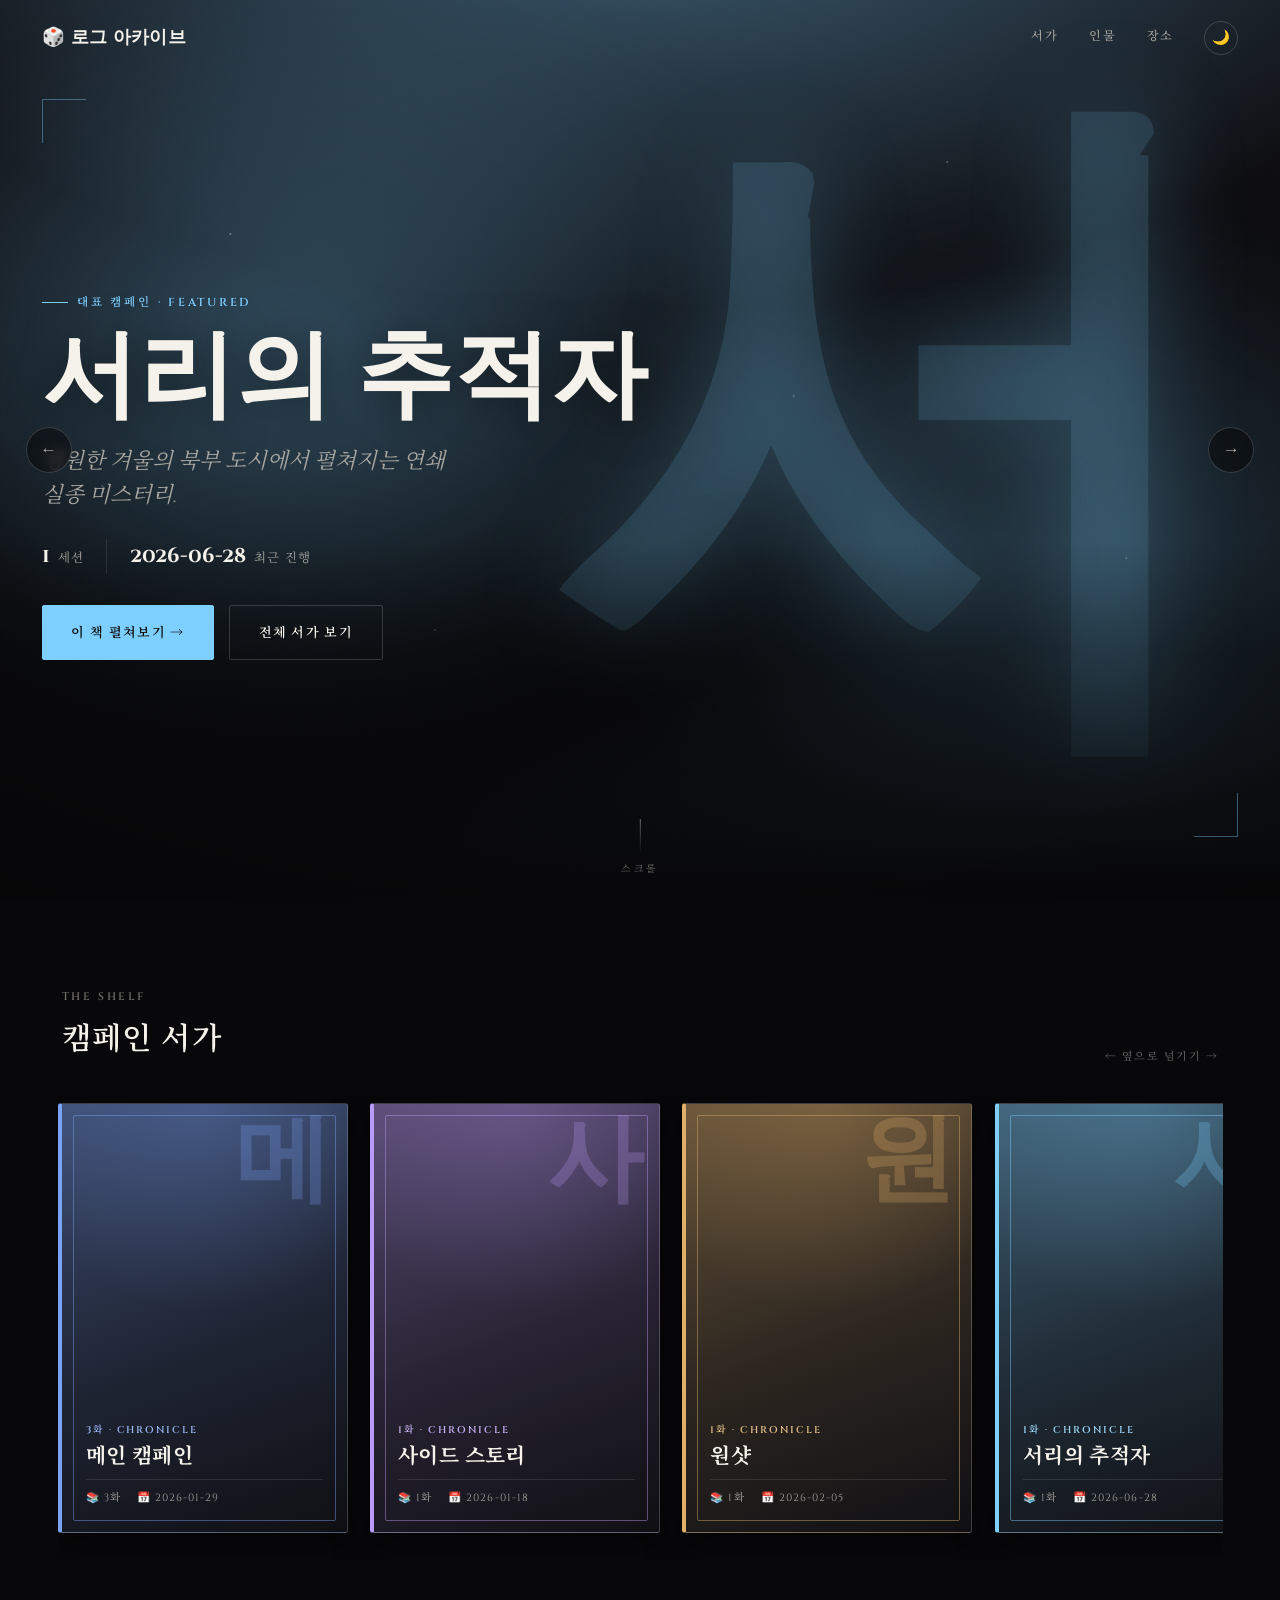
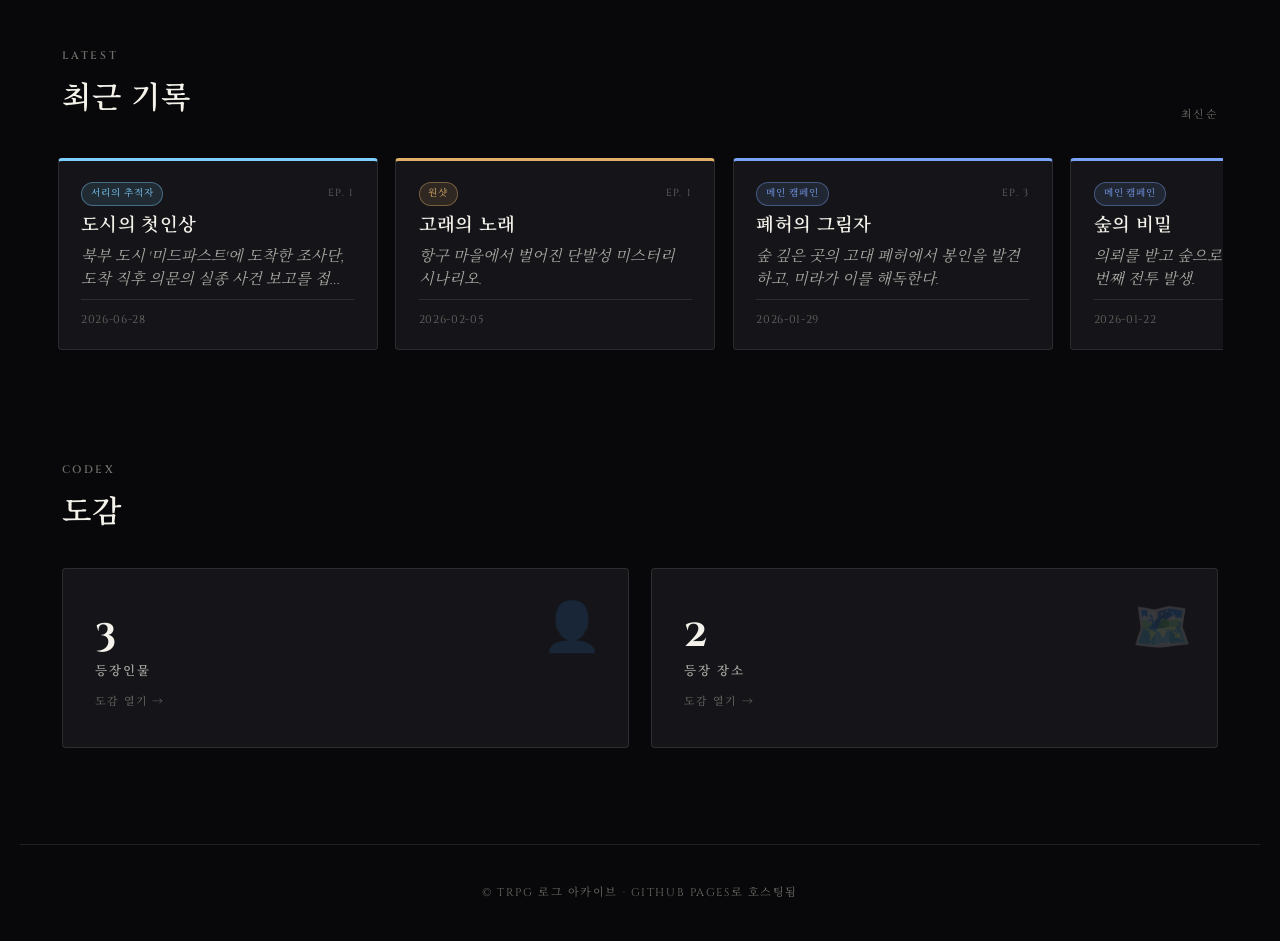
==== commit 245a2624: "feat: 시네마틱 메인 화면 도입 - 풀 뷰포트 히어로: 대표 캠페인 표시 + 좌우 화살표로 캠페인 넘겨보기 - 캠페인 포스터 가로 스크롤 서가, 최근 기록 스트립, 인물/장소 " ====
--- a/index.html
+++ b/index.html
@@ -4,46 +4,83 @@
   <meta charset="UTF-8">
   <meta name="viewport" content="width=device-width, initial-scale=1.0">
   <title>TRPG 로그 아카이브</title>
-  <link rel="stylesheet" href="assets/css/style.css">
+  <link rel="stylesheet" href="assets/css/cinematic.css">
 </head>
 <body>
-  <header class="site-header">
-    <div class="container">
-      <h1 class="site-title"><a href="index.html">🎲 TRPG 로그 아카이브</a></h1>
-      <nav class="site-nav">
-        <a href="index.html" class="active">캠페인 서가</a>
-        <a href="characters.html">등장인물</a>
-        <a href="locations.html">등장 장소</a>
-        <button id="themeToggle" class="theme-toggle" aria-label="테마 전환" title="다크/라이트 전환">
-          <span class="theme-icon">🌙</span>
-        </button>
-      </nav>
+  <nav class="cine-nav" id="cineNav">
+    <a class="brand" href="index.html"><span class="dice">🎲</span>로그 아카이브</a>
+    <div class="cine-nav-right">
+      <a class="nav-link" href="#shelf">서가</a>
+      <a class="nav-link" href="characters.html">인물</a>
+      <a class="nav-link" href="locations.html">장소</a>
+      <button id="themeToggle" class="theme-toggle" aria-label="테마 전환" title="다크/라이트 전환">
+        <span class="theme-icon">🌙</span>
+      </button>
     </div>
+  </nav>
+
+  <!-- 히어로 -->
+  <header class="hero" id="hero">
+    <div class="hero-bg" id="heroBg"></div>
+    <span class="hero-monogram" id="heroMonogram"></span>
+    <span class="grain"></span>
+    <span class="hero-frame tl"></span>
+    <span class="hero-frame br"></span>
+    <div class="hero-inner">
+      <span class="hero-eyebrow" id="heroEyebrow">대표 캠페인 · Featured</span>
+      <h1 id="heroTitle">캠페인 서가</h1>
+      <p class="hero-desc" id="heroDesc">불러오는 중…</p>
+      <div class="hero-meta" id="heroMeta"></div>
+      <div class="hero-cta" id="heroCta"></div>
+    </div>
+    <button class="hero-arrow prev" id="heroPrev" aria-label="이전 캠페인">←</button>
+    <button class="hero-arrow next" id="heroNext" aria-label="다음 캠페인">→</button>
+    <div class="scroll-hint"><span class="line"></span>스크롤</div>
   </header>
 
-  <main class="container">
-    <section class="hero">
-      <h2>캠페인 서가</h2>
-      <p class="hero-sub">펼쳐보고 싶은 캠페인 책을 선택하세요. 각 책 속에 세션 로그가 차례로 담겨 있습니다.</p>
+  <!-- 캠페인 포스터 -->
+  <section class="section" id="shelf">
+    <div class="section-head">
+      <div>
+        <span class="eyebrow">The Shelf</span>
+        <h2>캠페인 서가</h2>
+      </div>
+      <span class="hint">← 옆으로 넘기기 →</span>
+    </div>
+    <div class="poster-track" id="posterTrack"><p class="loading">캠페인을 불러오는 중…</p></div>
+  </section>
 
-      <div class="stats-bar" id="statsBar"></div>
-    </section>
+  <!-- 최근 기록 -->
+  <section class="section">
+    <div class="section-head">
+      <div>
+        <span class="eyebrow">Latest</span>
+        <h2>최근 기록</h2>
+      </div>
+      <span class="hint">최신순</span>
+    </div>
+    <div class="latest-track" id="latestTrack"></div>
+  </section>
 
-    <section id="bookshelf" class="bookshelf">
-      <p class="loading">캠페인 목록을 불러오는 중...</p>
-    </section>
-  </main>
+  <!-- 인물 / 장소 -->
+  <section class="section">
+    <div class="section-head">
+      <div>
+        <span class="eyebrow">Codex</span>
+        <h2>도감</h2>
+      </div>
+    </div>
+    <div class="quick-grid" id="quickGrid"></div>
+  </section>
 
-  <footer class="site-footer">
-    <div class="container">
-      <p>© TRPG 로그 아카이브 · GitHub Pages로 호스팅됨</p>
-    </div>
+  <footer class="cine-footer">
+    <p>© TRPG 로그 아카이브 · GitHub Pages로 호스팅됨</p>
   </footer>
 
   <button id="scrollTop" class="scroll-top" aria-label="맨 위로" title="맨 위로">↑</button>
 
   <script src="assets/js/theme.js"></script>
   <script src="assets/js/data.js"></script>
-  <script src="assets/js/bookshelf.js"></script>
+  <script src="assets/js/cinematic.js"></script>
 </body>
-</html>+</html>
--- a/assets/css/cinematic.css
+++ b/assets/css/cinematic.css
@@ -0,0 +1,296 @@
+/*
+ * CINEMATIC — TRPG 로그 아카이브 "게임 챕터 선택" 홈
+ * 구조 B: 풀블리드 히어로 + 가로 스크롤 캠페인 + 최근 기록 스트립.
+ * 색은 캠페인별 색이 분위기를 만들고, 바탕은 극장 같은 근흑색.
+ */
+@import url('https://fonts.googleapis.com/css2?family=Cinzel:wght@500;600;700&family=Cinzel+Decorative:wght@700;900&family=Cormorant+Garamond:ital,wght@0,400;0,500;0,600;1,400;1,500&family=Noto+Serif+KR:wght@400;500;600&display=swap');
+
+*{margin:0;padding:0;box-sizing:border-box}
+
+:root{
+  --bg:#08080a; --bg-2:#101014; --panel:#151519; --panel-2:#1c1c22;
+  --text:#f4f2ea; --dim:#a8a6a0; --faint:#6e6c67;
+  --line:rgba(255,255,255,.10); --line-2:rgba(255,255,255,.17);
+  --serif:"Cormorant Garamond","Noto Serif KR",Georgia,serif;
+  --display:"Cinzel","Noto Serif KR",serif;
+  --deco:"Cinzel Decorative","Cinzel",serif;
+  --maxw:1240px;
+  --grain:url("data:image/svg+xml,%3Csvg xmlns='http://www.w3.org/2000/svg' width='140' height='140'%3E%3Cfilter id='n'%3E%3CfeTurbulence type='fractalNoise' baseFrequency='0.9' numOctaves='2' stitchTiles='stitch'/%3E%3C/filter%3E%3Crect width='100%25' height='100%25' filter='url(%23n)' opacity='0.5'/%3E%3C/svg%3E");
+}
+:root[data-theme="light"]{
+  --bg:#efe9de; --bg-2:#e3dccd; --panel:#faf5ea; --panel-2:#f2ebdb;
+  --text:#221d15; --dim:#5f5748; --faint:#8f8672;
+  --line:rgba(40,30,15,.14); --line-2:rgba(40,30,15,.22);
+}
+
+html{scroll-behavior:smooth}
+body{
+  font-family:var(--serif); background:var(--bg); color:var(--text);
+  line-height:1.7; font-size:16px; min-height:100vh;
+  -webkit-font-smoothing:antialiased; overflow-x:hidden;
+}
+a{color:inherit; text-decoration:none}
+img{display:block; max-width:100%}
+::selection{background:color-mix(in srgb,var(--hc,#7aa2f7) 45%,transparent)}
+::-webkit-scrollbar{height:9px; width:9px}
+::-webkit-scrollbar-thumb{background:var(--line-2); border-radius:99px}
+
+/* ===== 네비게이션 (히어로 위에 겹침, 스크롤 시 고정 바) ===== */
+.cine-nav{
+  position:fixed; inset:0 0 auto 0; z-index:100;
+  display:flex; align-items:center; justify-content:space-between;
+  padding:1.3rem clamp(1.2rem,4vw,2.6rem);
+  transition:background .4s ease, border-color .4s ease, padding .3s ease;
+  border-bottom:1px solid transparent;
+}
+.cine-nav.scrolled{
+  background:color-mix(in srgb,var(--bg) 82%,transparent);
+  backdrop-filter:blur(14px) saturate(1.2);
+  border-bottom-color:var(--line);
+  padding-top:.85rem; padding-bottom:.85rem;
+}
+.brand{font-family:var(--deco); font-weight:700; font-size:1.15rem; letter-spacing:.02em; color:var(--text)}
+.brand .dice{font-family:var(--serif); margin-right:.35rem}
+.cine-nav-right{display:flex; align-items:center; gap:clamp(1rem,2.5vw,1.9rem)}
+.cine-nav a.nav-link{
+  font-family:var(--display); font-size:.76rem; font-weight:500;
+  letter-spacing:.14em; text-transform:uppercase; color:var(--dim);
+  padding:.3rem 0; border-bottom:1px solid transparent; transition:color .25s,border-color .25s;
+}
+.cine-nav a.nav-link:hover{color:var(--text); border-bottom-color:var(--text)}
+.theme-toggle{
+  background:transparent; border:1px solid var(--line-2); border-radius:999px;
+  width:34px; height:34px; font-size:.9rem; cursor:pointer; color:var(--dim);
+  display:grid; place-items:center; transition:border-color .25s,color .25s;
+}
+.theme-toggle:hover{border-color:var(--text); color:var(--text)}
+
+/* ===== 히어로 — 풀 뷰포트 ===== */
+.hero{
+  position:relative; min-height:100svh; display:flex; align-items:center;
+  padding:clamp(7rem,13vh,9.5rem) clamp(1.2rem,4vw,2.6rem) clamp(3rem,8vh,5rem);
+  overflow:hidden; isolation:isolate;
+}
+.hero-bg{position:absolute; inset:0; z-index:-2; transition:opacity .6s ease}
+.hero-bg::before{
+  content:""; position:absolute; inset:0;
+  background:
+    radial-gradient(115% 85% at 50% -15%, color-mix(in srgb,var(--hc) 42%,transparent) 0%, transparent 58%),
+    radial-gradient(90% 70% at 82% 118%, color-mix(in srgb,var(--hc) 30%,transparent) 0%, transparent 66%),
+    /* 별 — 옅은 점광 */
+    radial-gradient(1.5px 1.5px at 18% 26%, rgba(255,255,255,.5), transparent),
+    radial-gradient(1.5px 1.5px at 74% 18%, rgba(255,255,255,.4), transparent),
+    radial-gradient(1.5px 1.5px at 62% 44%, rgba(255,255,255,.35), transparent),
+    radial-gradient(1.5px 1.5px at 88% 62%, rgba(255,255,255,.4), transparent),
+    radial-gradient(1.5px 1.5px at 34% 70%, rgba(255,255,255,.3), transparent),
+    radial-gradient(1.5px 1.5px at 8% 54%, rgba(255,255,255,.3), transparent),
+    linear-gradient(180deg, var(--bg-2) 0%, var(--bg) 72%);
+}
+/* 드리프트하는 오로라 조명 — 빈 공간에 생기를 */
+.hero-bg::after{
+  content:""; position:absolute; inset:-25%; pointer-events:none;
+  background:
+    radial-gradient(38% 40% at 32% 42%, color-mix(in srgb,var(--hc) 40%,transparent) 0%, transparent 68%),
+    radial-gradient(34% 36% at 72% 58%, color-mix(in srgb,var(--hc) 26%,transparent) 0%, transparent 70%);
+  filter:blur(46px); opacity:.85;
+  animation:aurora 20s ease-in-out infinite alternate;
+}
+@keyframes aurora{0%{transform:translate3d(-3%,-2%,0) scale(1)}100%{transform:translate3d(4%,3%,0) scale(1.14)}}
+/* 캠페인 히어로 이미지 — 우측에 떠오르고 좌측 텍스트 영역으로 페이드아웃 */
+.hero-photo{
+  position:absolute; inset:0; width:100%; height:100%; object-fit:cover; object-position:center 32%;
+  opacity:.55; filter:saturate(.92);
+  -webkit-mask-image:radial-gradient(115% 95% at 72% 45%, #000 28%, transparent 78%);
+  mask-image:radial-gradient(115% 95% at 72% 45%, #000 28%, transparent 78%);
+}
+.hero.has-photo .hero-monogram{opacity:.4}
+/* 히어로 좌우 화살표 — 캠페인 넘겨보기 */
+.hero-arrow{
+  position:absolute; z-index:2; top:50%; transform:translateY(-50%);
+  width:46px; height:46px; border-radius:999px; cursor:pointer;
+  border:1px solid var(--line-2); background:color-mix(in srgb,var(--bg) 55%,transparent);
+  color:var(--dim); font-size:1.05rem; display:grid; place-items:center;
+  backdrop-filter:blur(6px);
+  transition:border-color .25s, color .25s, background .25s;
+}
+.hero-arrow:hover{border-color:var(--text); color:var(--text); background:color-mix(in srgb,var(--bg) 75%,transparent)}
+.hero-arrow.prev{left:clamp(.6rem,2vw,1.6rem)}
+.hero-arrow.next{right:clamp(.6rem,2vw,1.6rem)}
+/* 거대한 캠페인 모노그램 — 제목 뒤 워터마크 */
+.hero-monogram{
+  position:absolute; z-index:-1; right:4vw; top:50%; transform:translateY(-50%);
+  font-family:var(--deco); font-weight:900; font-size:min(54vw,760px); line-height:.72;
+  color:color-mix(in srgb,var(--hc) 13%, transparent); pointer-events:none; user-select:none;
+  text-shadow:0 0 100px color-mix(in srgb,var(--hc) 24%,transparent);
+}
+/* 히어로 장식 코너 프레임 — 아카이브 정체성 */
+.hero-frame{position:absolute; z-index:0; pointer-events:none; width:44px; height:44px; border:1px solid color-mix(in srgb,var(--hc) 40%,transparent)}
+.hero-frame.tl{top:clamp(5.5rem,11vh,7.5rem); left:clamp(1.2rem,4vw,2.6rem); border-right:0; border-bottom:0}
+.hero-frame.br{bottom:clamp(2.4rem,7vh,4rem); right:clamp(1.2rem,4vw,2.6rem); border-left:0; border-top:0}
+/* 극장 비네트 + 하단 페이드 */
+.hero::after{
+  content:""; position:absolute; inset:0; z-index:-1; pointer-events:none;
+  background:
+    radial-gradient(130% 100% at 50% 40%, transparent 55%, rgba(0,0,0,.5) 100%),
+    linear-gradient(0deg, var(--bg) 2%, transparent 40%);
+}
+:root[data-theme="light"] .hero::after{
+  background:
+    radial-gradient(130% 100% at 50% 40%, transparent 58%, rgba(60,45,20,.18) 100%),
+    linear-gradient(0deg, var(--bg) 2%, transparent 42%);
+}
+/* 필름 그레인 */
+.hero .grain{position:absolute; inset:0; z-index:-1; background-image:var(--grain); background-size:180px; opacity:.05; pointer-events:none; mix-blend-mode:overlay}
+
+.hero-inner{max-width:var(--maxw); width:100%; margin:0 auto; position:relative}
+.hero-eyebrow{
+  display:inline-flex; align-items:center; gap:.6rem; margin-bottom:1.1rem;
+  font-family:var(--display); font-size:.72rem; font-weight:600; letter-spacing:.24em;
+  text-transform:uppercase; color:var(--hc);
+}
+.hero-eyebrow::before{content:""; width:26px; height:1px; background:var(--hc)}
+.hero h1{
+  font-family:var(--deco); font-weight:900; letter-spacing:.01em;
+  font-size:clamp(2.6rem,8vw,6rem); line-height:1.02; color:var(--text);
+  text-wrap:balance; max-width:16ch; margin-bottom:1.1rem;
+  text-shadow:0 4px 40px rgba(0,0,0,.5);
+}
+.hero-desc{
+  font-family:var(--serif); font-size:clamp(1.05rem,2vw,1.35rem); font-style:italic;
+  color:var(--dim); max-width:46ch; margin-bottom:1.7rem; line-height:1.55;
+}
+.hero-meta{display:flex; flex-wrap:wrap; align-items:center; gap:1.4rem; margin-bottom:2rem}
+.hero-meta .m{
+  font-family:var(--display); font-size:.78rem; letter-spacing:.1em; text-transform:uppercase;
+  color:var(--dim); display:inline-flex; align-items:baseline; gap:.5rem;
+}
+.hero-meta .m b{font-family:var(--deco); font-size:1.25rem; color:var(--text); font-weight:700; letter-spacing:0}
+.hero-meta .m + .m{padding-left:1.4rem; border-left:1px solid var(--line)}
+
+.hero-cta{display:flex; flex-wrap:wrap; gap:.9rem; align-items:center}
+.btn{
+  font-family:var(--display); font-size:.82rem; font-weight:600; letter-spacing:.1em; text-transform:uppercase;
+  padding:.95rem 1.8rem; border-radius:2px; cursor:pointer; transition:transform .2s,background .25s,border-color .25s,color .25s;
+  display:inline-flex; align-items:center; gap:.6rem; border:1px solid transparent;
+}
+.btn-primary{background:var(--hc); color:#0a0a0a; border-color:var(--hc)}
+.btn-primary:hover{transform:translateY(-2px); box-shadow:0 10px 30px color-mix(in srgb,var(--hc) 40%,transparent)}
+.btn-ghost{background:transparent; color:var(--text); border-color:var(--line-2)}
+.btn-ghost:hover{border-color:var(--text); transform:translateY(-2px)}
+
+.scroll-hint{
+  position:absolute; left:50%; bottom:1.4rem; transform:translateX(-50%); z-index:1;
+  font-family:var(--display); font-size:.62rem; letter-spacing:.28em; text-transform:uppercase;
+  color:var(--faint); display:flex; flex-direction:column; align-items:center; gap:.5rem;
+}
+.scroll-hint .line{width:1px; height:34px; background:linear-gradient(var(--faint),transparent); animation:drop 1.8s ease-in-out infinite}
+@keyframes drop{0%,100%{opacity:.3; transform:scaleY(.6)}50%{opacity:1; transform:scaleY(1)}}
+
+/* ===== 섹션 공통 ===== */
+.section{max-width:var(--maxw); margin:0 auto; padding:clamp(3rem,7vw,5.5rem) clamp(1.2rem,4vw,2.6rem) 0}
+.section-head{display:flex; align-items:flex-end; justify-content:space-between; gap:1rem; margin-bottom:1.8rem}
+.section-head h2{
+  font-family:var(--display); font-size:clamp(1.3rem,3vw,1.9rem); font-weight:600; letter-spacing:.04em; color:var(--text);
+}
+.section-head .eyebrow{
+  font-family:var(--display); font-size:.68rem; font-weight:600; letter-spacing:.24em; text-transform:uppercase;
+  color:var(--faint); margin-bottom:.5rem; display:block;
+}
+.section-head .hint{font-family:var(--display); font-size:.68rem; letter-spacing:.14em; text-transform:uppercase; color:var(--faint)}
+
+/* ===== 캠페인 포스터 가로 스크롤 ===== */
+.poster-track{
+  display:flex; gap:1.4rem; overflow-x:auto; scroll-snap-type:x mandatory;
+  padding:.5rem .3rem 1.6rem; margin:0 -.3rem;
+  scrollbar-width:thin;
+}
+.poster{
+  scroll-snap-align:start; flex:0 0 auto; width:clamp(240px,32vw,290px);
+  cursor:pointer; position:relative; transition:transform .35s ease;
+}
+.poster:hover,.poster:focus-visible{transform:translateY(-8px); outline:none}
+.poster-cover{
+  position:relative; height:clamp(360px,46vw,430px); border-radius:3px;
+  border:1px solid var(--line-2); border-left:4px solid var(--pc);
+  background:
+    linear-gradient(160deg, color-mix(in srgb,var(--pc) 40%, var(--panel)) 0%, color-mix(in srgb,var(--pc) 14%, var(--bg-2)) 55%, var(--bg-2) 100%);
+  box-shadow:0 10px 34px rgba(0,0,0,.5); overflow:hidden;
+  display:flex; flex-direction:column; justify-content:flex-end; padding:1.5rem;
+  transition:box-shadow .35s, border-color .35s;
+}
+.poster:hover .poster-cover{box-shadow:0 20px 50px color-mix(in srgb,var(--pc) 30%,rgba(0,0,0,.6)); border-color:var(--pc)}
+.poster-cover::before{content:""; position:absolute; inset:11px; border:1px solid color-mix(in srgb,var(--pc) 45%,transparent); border-radius:2px; pointer-events:none}
+.poster-cover::after{content:""; position:absolute; inset:0; background:radial-gradient(120% 80% at 50% 0%, color-mix(in srgb,var(--pc) 22%,transparent), transparent 60%); pointer-events:none}
+/* 커버 이미지가 있는 포스터 — 하단 스크림으로 텍스트 가독성 확보 */
+.poster-photo{position:absolute; inset:0; width:100%; height:100%; object-fit:cover; transition:transform .5s ease}
+.poster:hover .poster-photo{transform:scale(1.05)}
+.poster-cover.has-photo .poster-monogram{display:none}
+.poster-cover.has-photo::after{
+  background:
+    linear-gradient(180deg, color-mix(in srgb,var(--pc) 16%,transparent) 0%, transparent 30%,
+      color-mix(in srgb,var(--bg) 55%,transparent) 62%, color-mix(in srgb,var(--bg) 92%,transparent) 100%);
+}
+.poster-cover.has-photo .poster-kicker,
+.poster-cover.has-photo .poster-title,
+.poster-cover.has-photo .poster-info{z-index:1}
+.poster-monogram{
+  position:absolute; top:.6rem; right:1rem; font-family:var(--deco); font-weight:900;
+  font-size:6rem; line-height:1; color:color-mix(in srgb,var(--pc) 26%,transparent); pointer-events:none;
+}
+.poster-kicker{position:relative; font-family:var(--display); font-size:.62rem; font-weight:600; letter-spacing:.2em; text-transform:uppercase; color:color-mix(in srgb,var(--pc) 75%,var(--text)); margin-bottom:.4rem}
+.poster-title{position:relative; font-family:var(--display); font-size:1.3rem; font-weight:700; line-height:1.2; color:var(--text); letter-spacing:.02em; margin-bottom:.6rem}
+.poster-info{position:relative; display:flex; gap:1rem; font-family:var(--display); font-size:.66rem; letter-spacing:.1em; text-transform:uppercase; color:var(--dim); padding-top:.6rem; border-top:1px solid var(--line)}
+
+/* ===== 최근 기록 스트립 ===== */
+.latest-track{display:flex; gap:1.1rem; overflow-x:auto; scroll-snap-type:x proximity; padding:.3rem .3rem 1.4rem; margin:0 -.3rem}
+.log-card{
+  scroll-snap-align:start; flex:0 0 auto; width:clamp(260px,34vw,320px);
+  background:var(--panel); border:1px solid var(--line); border-radius:4px;
+  border-top:3px solid var(--tc); padding:1.3rem 1.4rem; display:flex; flex-direction:column; gap:.5rem;
+  transition:transform .3s, border-color .3s, background .3s;
+}
+.log-card:hover{transform:translateY(-4px); background:var(--panel-2); border-color:var(--line-2)}
+.log-card .lc-top{display:flex; align-items:center; justify-content:space-between; gap:.5rem}
+.log-card .lc-tag{font-family:var(--display); font-size:.6rem; letter-spacing:.1em; text-transform:uppercase; color:var(--tc); padding:.16rem .55rem; border:1px solid color-mix(in srgb,var(--tc) 40%,transparent); border-radius:999px; background:color-mix(in srgb,var(--tc) 12%,transparent)}
+.log-card .lc-num{font-family:var(--display); font-size:.64rem; letter-spacing:.12em; text-transform:uppercase; color:var(--faint)}
+.log-card .lc-title{font-family:var(--display); font-size:1.15rem; font-weight:600; color:var(--text); letter-spacing:.02em; line-height:1.3}
+.log-card .lc-sum{font-family:var(--serif); font-style:italic; font-size:.95rem; color:var(--dim); line-height:1.5; display:-webkit-box; -webkit-line-clamp:2; -webkit-box-orient:vertical; overflow:hidden}
+.log-card .lc-foot{margin-top:auto; padding-top:.6rem; border-top:1px solid var(--line); display:flex; align-items:center; justify-content:space-between}
+.log-card .lc-date{font-family:var(--display); font-size:.7rem; letter-spacing:.06em; color:var(--faint)}
+.log-card .lc-go{font-family:var(--display); font-size:.66rem; letter-spacing:.12em; text-transform:uppercase; color:var(--tc); opacity:0; transform:translateX(-6px); transition:all .25s}
+.log-card:hover .lc-go{opacity:1; transform:translateX(0)}
+
+/* ===== 인물/장소 퀵 타일 ===== */
+.quick-grid{display:grid; grid-template-columns:1fr 1fr; gap:1.4rem}
+.quick-tile{
+  position:relative; overflow:hidden; border:1px solid var(--line); border-radius:4px;
+  background:var(--panel); padding:2.2rem 2rem; min-height:180px;
+  display:flex; flex-direction:column; justify-content:flex-end; gap:.4rem;
+  transition:transform .3s, border-color .3s, background .3s;
+}
+.quick-tile:hover{transform:translateY(-4px); background:var(--panel-2); border-color:var(--line-2)}
+.quick-tile .qt-icon{position:absolute; top:1.2rem; right:1.6rem; font-size:3rem; opacity:.18; filter:grayscale(.2)}
+.quick-tile .qt-count{font-family:var(--deco); font-size:2.4rem; font-weight:700; color:var(--text); line-height:1}
+.quick-tile .qt-label{font-family:var(--display); font-size:.78rem; font-weight:600; letter-spacing:.16em; text-transform:uppercase; color:var(--dim)}
+.quick-tile .qt-go{font-family:var(--display); font-size:.68rem; letter-spacing:.12em; text-transform:uppercase; color:var(--faint); margin-top:.3rem}
+
+/* ===== 푸터 ===== */
+.cine-footer{max-width:var(--maxw); margin:clamp(3.5rem,8vw,6rem) auto 0; padding:2.4rem clamp(1.2rem,4vw,2.6rem); border-top:1px solid var(--line); text-align:center}
+.cine-footer p{font-family:var(--display); font-size:.7rem; letter-spacing:.14em; text-transform:uppercase; color:var(--faint)}
+
+.scroll-top{position:fixed; right:1.5rem; bottom:1.5rem; width:44px; height:44px; border-radius:50%; background:var(--panel); color:var(--text); border:1px solid var(--line-2); font-size:1.2rem; cursor:pointer; opacity:0; visibility:hidden; transform:translateY(16px); transition:all .3s; z-index:90}
+.scroll-top.visible{opacity:1; visibility:visible; transform:translateY(0)}
+.scroll-top:hover{background:var(--panel-2)}
+
+.loading{color:var(--dim); font-style:italic; padding:2rem; text-align:center}
+
+@media (prefers-reduced-motion:reduce){
+  *{scroll-behavior:auto !important; animation:none !important}
+  .poster,.log-card,.quick-tile,.btn{transition:none}
+}
+@media (max-width:720px){
+  .cine-nav a.nav-link{display:none}
+  .hero-meta .m + .m{padding-left:0; border-left:0}
+  .quick-grid{grid-template-columns:1fr}
+  .hero h1{font-size:clamp(2.4rem,12vw,3.4rem)}
+}
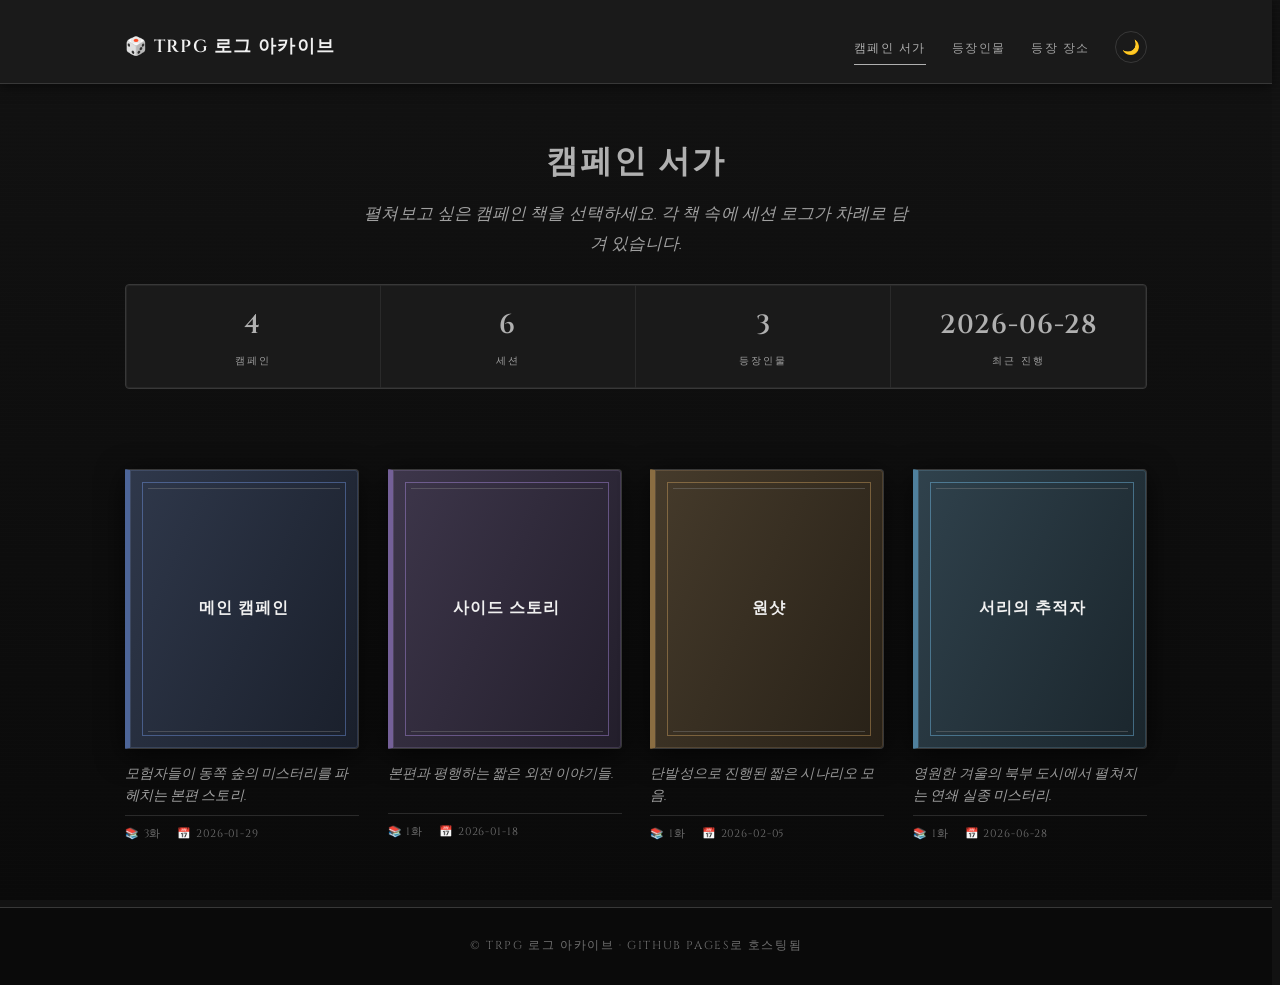
==== commit 4c64e626: "feat: 메인 화면 책 펼치기 전환 애니메이션 표지 ease-in 0.5s + 좌측 양피지 time-reversed ease-out 0.5s 순차 모션. 수학적 동기화로 속도 단" ====
--- a/index.html
+++ b/index.html
@@ -4,83 +4,56 @@
   <meta charset="UTF-8">
   <meta name="viewport" content="width=device-width, initial-scale=1.0">
   <title>TRPG 로그 아카이브</title>
-  <link rel="stylesheet" href="assets/css/cinematic.css">
+  <link rel="stylesheet" href="assets/css/style.css">
 </head>
 <body>
-  <nav class="cine-nav" id="cineNav">
-    <a class="brand" href="index.html"><span class="dice">🎲</span>로그 아카이브</a>
-    <div class="cine-nav-right">
-      <a class="nav-link" href="#shelf">서가</a>
-      <a class="nav-link" href="characters.html">인물</a>
-      <a class="nav-link" href="locations.html">장소</a>
-      <button id="themeToggle" class="theme-toggle" aria-label="테마 전환" title="다크/라이트 전환">
-        <span class="theme-icon">🌙</span>
-      </button>
+  <header class="site-header">
+    <div class="container">
+      <h1 class="site-title"><a href="index.html">🎲 TRPG 로그 아카이브</a></h1>
+      <nav class="site-nav">
+        <a href="index.html" class="active">캠페인 서가</a>
+        <a href="characters.html">등장인물</a>
+        <a href="locations.html">등장 장소</a>
+        <button id="themeToggle" class="theme-toggle" aria-label="테마 전환" title="다크/라이트 전환">
+          <span class="theme-icon">🌙</span>
+        </button>
+      </nav>
     </div>
-  </nav>
-
-  <!-- 히어로 -->
-  <header class="hero" id="hero">
-    <div class="hero-bg" id="heroBg"></div>
-    <span class="hero-monogram" id="heroMonogram"></span>
-    <span class="grain"></span>
-    <span class="hero-frame tl"></span>
-    <span class="hero-frame br"></span>
-    <div class="hero-inner">
-      <span class="hero-eyebrow" id="heroEyebrow">대표 캠페인 · Featured</span>
-      <h1 id="heroTitle">캠페인 서가</h1>
-      <p class="hero-desc" id="heroDesc">불러오는 중…</p>
-      <div class="hero-meta" id="heroMeta"></div>
-      <div class="hero-cta" id="heroCta"></div>
-    </div>
-    <button class="hero-arrow prev" id="heroPrev" aria-label="이전 캠페인">←</button>
-    <button class="hero-arrow next" id="heroNext" aria-label="다음 캠페인">→</button>
-    <div class="scroll-hint"><span class="line"></span>스크롤</div>
   </header>
 
-  <!-- 캠페인 포스터 -->
-  <section class="section" id="shelf">
-    <div class="section-head">
-      <div>
-        <span class="eyebrow">The Shelf</span>
-        <h2>캠페인 서가</h2>
-      </div>
-      <span class="hint">← 옆으로 넘기기 →</span>
+  <main class="container">
+    <section class="hero">
+      <h2>캠페인 서가</h2>
+      <p class="hero-sub">펼쳐보고 싶은 캠페인 책을 선택하세요. 각 책 속에 세션 로그가 차례로 담겨 있습니다.</p>
+
+      <div class="stats-bar" id="statsBar"></div>
+    </section>
+
+    <section id="bookshelf" class="bookshelf">
+      <p class="loading">캠페인 목록을 불러오는 중...</p>
+    </section>
+  </main>
+
+  <footer class="site-footer">
+    <div class="container">
+      <p>© TRPG 로그 아카이브 · GitHub Pages로 호스팅됨</p>
     </div>
-    <div class="poster-track" id="posterTrack"><p class="loading">캠페인을 불러오는 중…</p></div>
-  </section>
+  </footer>
 
-  <!-- 최근 기록 -->
-  <section class="section">
-    <div class="section-head">
-      <div>
-        <span class="eyebrow">Latest</span>
-        <h2>최근 기록</h2>
-      </div>
-      <span class="hint">최신순</span>
+  <!-- 책 펼치기 전환 오버레이 -->
+  <div id="openBookOverlay" class="open-book-overlay" aria-hidden="true">
+    <div class="open-book" role="presentation">
+      <div class="open-book-spread-right"></div>
+      <div class="open-book-spread-left"></div>
+      <div class="open-book-spine-shadow"></div>
+      <div class="open-book-cover"></div>
     </div>
-    <div class="latest-track" id="latestTrack"></div>
-  </section>
-
-  <!-- 인물 / 장소 -->
-  <section class="section">
-    <div class="section-head">
-      <div>
-        <span class="eyebrow">Codex</span>
-        <h2>도감</h2>
-      </div>
-    </div>
-    <div class="quick-grid" id="quickGrid"></div>
-  </section>
-
-  <footer class="cine-footer">
-    <p>© TRPG 로그 아카이브 · GitHub Pages로 호스팅됨</p>
-  </footer>
+  </div>
 
   <button id="scrollTop" class="scroll-top" aria-label="맨 위로" title="맨 위로">↑</button>
 
   <script src="assets/js/theme.js"></script>
   <script src="assets/js/data.js"></script>
-  <script src="assets/js/cinematic.js"></script>
+  <script src="assets/js/bookshelf.js"></script>
 </body>
-</html>
+</html>
--- a/assets/css/style.css
+++ b/assets/css/style.css
@@ -0,0 +1,811 @@
+/*
+ * MORGRAY ARCHIVES — 에버론 모그레이브 대학 지식 아카이브 스타일
+ *
+ * 디자인 철학: "제거 미학" — 디테일을 더하지 않고 빼서 진짜 서적처럼.
+ *   · 글로우 효과 금지. 잉크는 종이에 박히는 법.
+ *   · 기호(❖✦) 대신 CSS border + inset shadow로 만든 프레임.
+ *   · backdrop-filter 금지. solid panel + 미세 양피지 질감.
+ *   · 본문은 가주석·자간이 조절된 전통 세리프.
+ *   · 단일 잉크 색(자수정) 액센트, 과한 글로우/그라데이션 배제.
+ */
+
+/* ===== 서체 (에버론 학술서 — Cormorant Garamond 본문, Uncial Antiqua 장식) ===== */
+@import url('https://fonts.googleapis.com/css2?family=Cormorant+Garamond:ital,wght@0,400;0,500;0,600;0,700;1,400;1,500&family=Cinzel:wght@400;500;600;700&display=swap');
+
+/* ===== 기본 리셋 ===== */
+* { margin: 0; padding: 0; box-sizing: border-box; }
+
+:root {
+  /* 다크(기본) — 검은색 / 짙은 회색 */
+  --bg: #121212;
+  --bg-deep: #0a0a0a;
+  --bg-card: #1a1a1a;
+  --bg-card-hover: #242424;
+  --bg-elevated: #202020;
+  --paper: #181818;           /* 본문 "양피지" — 어두운 서책 */
+  --paper-edge: #282828;
+  --text: #f0f0f0;          /* 흰색 잉크 */
+  --text-dim: #a0a0a0;
+  --text-faded: #707070;
+  --accent: #b0b0b0;         /* 중성 액센트 — 중회색 */
+  --accent-deep: #909090;
+  --accent-bright: #d0d0d0;
+  --rule: #383838;           /* 구분선 — 잉크 라인 */
+  --rule-soft: #2a2a2a;
+  --border: #303030;
+  --border-bright: #505050;
+  --gold: #909090;           /* 회색 — 금니 회색 통일 */
+  --serif: "Cormorant Garamond", "Noto Serif KR", "Pretendard", Georgia, serif;
+  --display: "Cinzel", "Noto Serif KR", serif;
+  --radius: 4px;             /* 날카로운 서적 모서리 — 둥글지 않음 */
+  --radius-sm: 2px;
+  --shadow: 0 2px 12px rgba(0, 0, 0, 0.55);
+  --shadow-deep: 0 6px 28px rgba(0, 0, 0, 0.7), inset 0 0 0 1px rgba(255, 255, 255, 0.04);
+  --ink-press: inset 0 0 0 1px rgba(255, 255, 255, 0.05); /* 잉크 눌림 — 미세 inset */
+}
+
+/* 라이트 — 흰색 / 아주 밝은 회색 */
+:root[data-theme="light"] {
+  --bg: #ffffff;             /* 흰색 */
+  --bg-deep: #f2f2f2;       /* 밝은 회색 */
+  --bg-card: #ffffff;
+  --bg-card-hover: #f4f4f4;
+  --bg-elevated: #fafafa;
+  --paper: #ffffff;
+  --paper-edge: #e8e8e8;
+  --text: #1a1a1a;           /* 검은색 잉크 */
+  --text-dim: #5a5a5a;
+  --text-faded: #8a8a8a;
+  --accent: #505050;         /* 중성 액센트 — 중회색 */
+  --accent-deep: #3a3a3a;
+  --accent-bright: #6a6a6a;
+  --rule: #d0d0d0;
+  --rule-soft: #e4e4e4;
+  --border: #d8d8d8;
+  --border-bright: #b0b0b0;
+  --gold: #707070;           /* 회색 — 금니 회색 통일 */
+  --shadow: 0 2px 10px rgba(0, 0, 0, 0.08);
+  --shadow-deep: 0 6px 24px rgba(0, 0, 0, 0.12), inset 0 0 0 1px rgba(0, 0, 0, 0.05);
+  --ink-press: inset 0 0 0 1px rgba(0, 0, 0, 0.06);
+}
+
+body {
+  font-family: var(--serif);
+  background: var(--bg);
+  color: var(--text);
+  line-height: 1.75;
+  min-height: 100.01vh;
+  font-size: 16px;
+  letter-spacing: 0.005em;
+  transition: background 0.45s ease, color 0.3s;
+  /* 단순 중성 배경 — 보라 라디얼 제거 */
+  background-image: linear-gradient(180deg, var(--bg) 0%, var(--bg-deep) 100%);
+  background-attachment: fixed;
+}
+
+html { overflow-y: scroll; scrollbar-gutter: stable; }
+
+::-webkit-scrollbar { width: 8px; height: 8px; }
+::-webkit-scrollbar-track { background: var(--bg-deep); }
+::-webkit-scrollbar-thumb { background: var(--rule); border-radius: 0; border: 2px solid var(--bg-deep); }
+::-webkit-scrollbar-thumb:hover { background: var(--accent-deep); }
+
+.container { max-width: 1080px; margin: 0 auto; padding: 0 1.8rem; position: relative; }
+
+/* 미세한 종이 질감 — 화면 배경에 깔리는 세로 결 */
+body::before {
+  content: ""; position: fixed; inset: 0; pointer-events: none; z-index: -1;
+  background-image:
+    repeating-linear-gradient(0deg, transparent 0 3px, rgba(255, 255, 255, 0.012) 3px 4px);
+  mix-blend-mode: overlay;
+}
+
+/* ===== 헤더 — 장정된 서책의 표지 ===== */
+.site-header {
+  background: var(--bg-card);
+  border-bottom: 1px solid var(--rule);
+  padding: 0.85rem 0;
+  position: sticky; top: 0; z-index: 100;
+  box-shadow: var(--shadow);
+}
+.site-header .container { display: flex; align-items: baseline; justify-content: space-between; }
+.site-title a {
+  color: var(--text); text-decoration: none;
+  font-family: var(--display);
+  font-size: 1.1rem; font-weight: 600; letter-spacing: 0.08em;
+  text-transform: uppercase;
+}
+.site-title a:hover { color: var(--accent); }
+.site-nav { display: flex; gap: 1.6rem; align-items: baseline; }
+.site-nav a {
+  color: var(--text-dim); text-decoration: none;
+  font-family: var(--display); font-size: 0.78rem; font-weight: 500;
+  letter-spacing: 0.12em; text-transform: uppercase;
+  padding: 0.3rem 0;
+  border-bottom: 1px solid transparent;
+  transition: color 0.25s, border-color 0.25s;
+}
+.site-nav a:hover, .site-nav a.active { color: var(--accent); border-bottom-color: var(--accent); }
+
+.theme-toggle {
+  background: transparent; border: 1px solid var(--rule); border-radius: 999px;
+  width: 32px; height: 32px; font-size: 0.9rem; cursor: pointer;
+  display: flex; align-items: center; justify-content: center;
+  transition: border-color 0.25s, color 0.25s; padding: 0; color: var(--text-dim);
+}
+.theme-toggle:hover { border-color: var(--accent); color: var(--accent); }
+
+/* ===== 히어로 — 서적의 표지 페이지 ===== */
+.hero { padding: 3.2rem 0 1.8rem; text-align: center; }
+.hero h2 {
+  font-family: var(--display);
+  font-size: 2rem; font-weight: 600; letter-spacing: 0.06em;
+  color: var(--accent);
+  margin-bottom: 0.5rem;
+}
+.hero-sub {
+  color: var(--text-dim); margin-bottom: 1.6rem;
+  font-style: italic; font-family: var(--serif); font-size: 1.05rem;
+  max-width: 560px; margin-left: auto; margin-right: auto;
+}
+
+/* 히어로 아래 디바이더 — 단선 + 짧은 양옆 선 (서적 장식규) */
+.divider-rule {
+  display: flex; align-items: center; justify-content: center; gap: 0.8rem;
+  margin: 0 auto 2.4rem; max-width: 240px;
+}
+.divider-rule::before, .divider-rule::after {
+  content: ""; flex: 1; height: 1px; background: var(--rule);
+}
+.divider-rule span { color: var(--gold); font-size: 0.55rem; letter-spacing: 0.5em; }
+
+/* ===== 통계 대시보드 — 수집된 권수 ===== */
+.stats-bar {
+  display: grid; grid-template-columns: repeat(4, 1fr); gap: 0; margin-bottom: 2.2rem;
+  border: 1px solid var(--rule); border-radius: var(--radius);
+  background: var(--bg-card); box-shadow: var(--ink-press);
+}
+.stat-item {
+  padding: 1.1rem 0.6rem; text-align: center; position: relative;
+  border-right: 1px solid var(--rule-soft);
+}
+.stat-item:last-child { border-right: 0; }
+.stat-value {
+  display: block; font-family: var(--display);
+  font-size: 1.65rem; font-weight: 600; color: var(--accent);
+  letter-spacing: 0.04em;
+}
+.stat-label {
+  display: block; font-family: var(--display);
+  font-size: 0.65rem; color: var(--text-dim); margin-top: 0.2rem;
+  letter-spacing: 0.18em; text-transform: uppercase;
+}
+
+/* ===== 검색/필터 (구버전 호환) ===== */
+.result-count { color: var(--text-dim); font-family: var(--serif); font-style: italic; font-size: 0.85rem; margin-top: 0.8rem; min-height: 1.2rem; }
+.search-box { position: relative; max-width: 500px; }
+#searchInput {
+  width: 100%; padding: 0.7rem 2.5rem 0.7rem 1rem;
+  background: var(--bg); border: 1px solid var(--rule); border-radius: var(--radius);
+  color: var(--text); font-family: var(--serif); font-size: 1rem; transition: border-color 0.2s;
+}
+#searchInput:focus { outline: none; border-color: var(--accent); }
+.search-clear { position: absolute; right: 0.6rem; top: 50%; transform: translateY(-50%); background: none; border: none; color: var(--text-dim); font-size: 1.3rem; cursor: pointer; display: none; }
+.search-clear.visible { display: block; }
+
+.campaign-filters { display: flex; flex-wrap: wrap; gap: 0.5rem; margin-top: 1rem; }
+.campaign-tag {
+  padding: 0.35rem 0.95rem; background: var(--bg); border: 1px solid var(--rule);
+  border-radius: 999px; color: var(--text-dim);
+  font-family: var(--display); font-size: 0.7rem; cursor: pointer;
+  letter-spacing: 0.08em; text-transform: uppercase; transition: all 0.2s;
+  --tag-color: var(--accent);
+}
+.campaign-tag:hover { border-color: var(--tag-color); color: var(--text); }
+.campaign-tag.active { background: var(--tag-color); border-color: var(--tag-color); color: var(--bg-deep); font-weight: 600; }
+
+.session-card-head { display: flex; align-items: center; justify-content: space-between; gap: 0.5rem; margin-bottom: 0.3rem; }
+.session-campaign {
+  font-family: var(--display); font-size: 0.62rem; padding: 0.18rem 0.6rem; border-radius: 999px;
+  background: color-mix(in srgb, var(--tag-color) 15%, transparent); color: var(--tag-color);
+  border: 1px solid color-mix(in srgb, var(--tag-color) 35%, transparent); white-space: nowrap;
+  letter-spacing: 0.1em; text-transform: uppercase;
+}
+
+.session-grid { display: grid; grid-template-columns: repeat(auto-fill, minmax(280px, 1fr)); gap: 1.2rem; padding-bottom: 3rem; }
+.session-card {
+  background: var(--bg-card); border: 1px solid var(--rule); border-radius: var(--radius);
+  padding: 1.3rem; text-decoration: none; color: var(--text);
+  transition: border-color 0.25s, transform 0.25s, box-shadow 0.25s;
+  display: flex; flex-direction: column; gap: 0.5rem;
+  box-shadow: var(--ink-press); position: relative; overflow: hidden;
+  animation: cardIn 0.5s ease backwards;
+}
+.session-card::before {
+  content: ""; position: absolute; left: 0; top: 0; bottom: 0; width: 2px;
+  background: var(--accent); transform: scaleY(0); transform-origin: top; transition: transform 0.3s ease;
+}
+.session-card:hover { border-color: var(--accent); transform: translateY(-3px); box-shadow: var(--shadow-deep); }
+.session-card:hover::before { transform: scaleY(1); }
+.session-card .session-num { font-family: var(--display); color: var(--accent); font-size: 0.7rem; font-weight: 600; letter-spacing: 0.12em; text-transform: uppercase; }
+.session-card .session-title { font-family: var(--serif); font-size: 1.2rem; font-weight: 600; line-height: 1.3; }
+.session-card .session-summary { color: var(--text-dim); font-size: 0.92rem; font-style: italic; display: -webkit-box; -webkit-line-clamp: 2; -webkit-box-orient: vertical; overflow: hidden; }
+.session-card-foot { display: flex; align-items: center; justify-content: space-between; margin-top: auto; padding-top: 0.5rem; border-top: 1px solid var(--rule-soft); }
+.session-card .session-date { color: var(--text-faded); font-size: 0.82rem; font-family: var(--display); letter-spacing: 0.06em; }
+.session-card .session-go { color: var(--accent); font-family: var(--display); font-size: 0.72rem; font-weight: 600; letter-spacing: 0.1em; text-transform: uppercase; opacity: 0; transform: translateX(-6px); transition: all 0.25s; }
+.session-card:hover .session-go { opacity: 1; transform: translateX(0); }
+
+@keyframes cardIn { from { opacity: 0; transform: translateY(10px); } to { opacity: 1; transform: translateY(0); } }
+
+/* ============================================
+   북 선반 (메인 화면) — 에버론 도서관 선반
+   ============================================ */
+.bookshelf {
+  display: grid;
+  grid-template-columns: repeat(auto-fill, minmax(220px, 1fr));
+  gap: 2.4rem 1.8rem;
+  padding-bottom: 4rem;
+  margin-top: 1rem;
+}
+
+.book { text-decoration: none; color: var(--text); display: flex; flex-direction: column; animation: cardIn 0.6s ease backwards; }
+
+/* 책 표지 — 평면 잉크, 입체는 미세 그림자만 */
+.book-cover {
+  position: relative; height: 280px;
+  border-radius: 1px 4px 4px 1px;
+  background:
+    linear-gradient(115deg, color-mix(in srgb, var(--book-color) 22%, var(--bg-card)) 0%, color-mix(in srgb, var(--book-color) 14%, var(--bg-deep)) 100%);
+  border: 1px solid var(--rule);
+  border-left: 5px solid color-mix(in srgb, var(--book-color) 60%, var(--bg-deep));
+  box-shadow: var(--shadow-deep), inset 0 0 0 1px color-mix(in srgb, var(--book-color) 12%, transparent);
+  transition: border-color 0.35s, box-shadow 0.35s, transform 0.35s;
+  overflow: hidden; display: flex; align-items: center; justify-content: center;
+}
+
+/* 표지 내부 장식 프레임 — CSS border로 만든 코너 (기호 아님) */
+.book-cover::before {
+  content: ""; position: absolute; inset: 12px; border: 1px solid color-mix(in srgb, var(--book-color) 40%, transparent);
+  pointer-events: none;
+}
+/* 표지 상하 미세 금니선 */
+.book-cover::after {
+  content: ""; position: absolute; left: 18px; right: 18px; top: 18px; height: 1px;
+  background: color-mix(in srgb, var(--gold) 35%, transparent);
+  box-shadow: 0 calc(280px - 37px) 0 color-mix(in srgb, var(--gold) 35%, transparent);
+}
+
+.book:hover .book-cover {
+  border-color: var(--book-color);
+  transform: translateY(-6px);
+  box-shadow: 0 12px 32px rgba(8, 4, 14, 0.65), inset 0 0 0 1px color-mix(in srgb, var(--book-color) 22%, transparent);
+}
+
+.book-spine { display: none; } /* spine 효과는 border-left로 통합 */
+
+.book-label { padding: 1.6rem 1.4rem; text-align: center; position: relative; z-index: 1; }
+.book-title {
+  font-family: var(--display); font-size: 1rem; font-weight: 600;
+  color: var(--text); letter-spacing: 0.06em; line-height: 1.45;
+  text-transform: uppercase;
+}
+
+.book-meta { padding: 0.9rem 0 0; }
+.book-desc {
+  color: var(--text-dim); font-size: 0.88rem; margin-bottom: 0.5rem;
+  font-family: var(--serif); font-style: italic; line-height: 1.55;
+  display: -webkit-box; -webkit-line-clamp: 2; -webkit-box-orient: vertical; overflow: hidden; min-height: 2.6rem;
+}
+.book-info {
+  display: flex; gap: 1rem; font-family: var(--display); font-size: 0.68rem;
+  color: var(--text-faded); letter-spacing: 0.08em; text-transform: uppercase;
+  padding-top: 0.5rem; border-top: 1px solid var(--rule-soft);
+}
+
+/* ============================================
+   책 펼치기 전환 오버레이 (메인 → 캠페인)
+   — 2단 모션:
+   1) 0~0.5초: 우측 절반 표지가 책 중앙 hinge 기준 rotateY -90 으로 닫힘(backface hidden → 사라짐)
+   2) 0.5~1.0초: 좌측 양피지가 폭 0 → 50% 로 우측으로 밀려나며 펼침 (표지와 같은 easing/속도)
+   우측 양피지는 처음부터 표지 아래 가시. 중안 경첨음은 2단 끝에 사라짐.
+   ============================================ */
+.open-book-overlay {
+  position: fixed; inset: 0; z-index: 9999;
+  display: none; align-items: center; justify-content: center;
+  perspective: 2400px;
+  background: var(--bg-deep);
+  opacity: 0;
+  transition: opacity 0.2s ease;
+}
+.open-book-overlay.is-active { display: flex; opacity: 1; }
+
+.open-book {
+  position: relative;
+  width: min(560px, 86vw);
+  height: min(380px, 58vw);
+  transform-style: preserve-3d;
+}
+
+/* 우측 양피지 – 처음부터 표지 아래 깔려 있음. 크기 고정. */
+.open-book-spread-right {
+  position: absolute; top: 0; left: 50%; width: 50%; height: 100%;
+  border: 1px solid var(--rule);
+  border-radius: 1px 4px 4px 1px;
+  box-shadow: var(--shadow-deep);
+  overflow: hidden;
+  background: linear-gradient(270deg, var(--paper) 0%, var(--paper-edge) 100%);
+}
+.open-book-spread-right::before {
+  content: ""; position: absolute; inset: 0;
+  background-image: repeating-linear-gradient(
+    to bottom,
+    transparent 0, transparent 28px,
+    color-mix(in srgb, var(--text-faded) 12%, transparent) 28px,
+    color-mix(in srgb, var(--text-faded) 12%, transparent) 29px
+  );
+  border-left: 1px solid var(--rule-soft);
+}
+
+/* 좌측 양피지 – 닫힘 = 폭 0. 오른쪽 가장자리를 책 중앙(50%)에 고정하고
+   0.5초 delay 후 폭 0 → 50% 로 좌측으로 밀려나며 펼침.
+   easing = 표지 ease-in 곡선의 수학적 시간 역순(time-reversed). 표지의 끝순간 속도와
+   이 시작 순간 속도가 정확히 일치 → 중간에 멈춤 없는 자연스러운 속도 연속. */
+.open-book-spread-left {
+  position: absolute; top: 0; right: 50%; width: 0; height: 100%;
+  border: 1px solid var(--rule);
+  border-radius: 4px 1px 1px 4px;
+  box-shadow: var(--shadow-deep);
+  overflow: hidden;
+  background: linear-gradient(90deg, var(--paper-edge) 0%, var(--paper) 100%);
+  /* 표지 cubic-bezier(.55, 0, .85, .55) 의 time-reverse = cubic-bezier(.15, .45, .45, 1) */
+  transition: width 0.5s cubic-bezier(.15, .45, .45, 1);
+  transition-delay: 0.5s;
+}
+.open-book-spread-left::before {
+  content: ""; position: absolute; inset: 0;
+  background-image: repeating-linear-gradient(
+    to bottom,
+    transparent 0, transparent 28px,
+    color-mix(in srgb, var(--text-faded) 12%, transparent) 28px,
+    color-mix(in srgb, var(--text-faded) 12%, transparent) 29px
+  );
+}
+.open-book.is-open .open-book-spread-left { width: 50%; }
+
+/* 앞 표지 – 책 우측 절반 위치 단일 직사각형.
+   hinge = 자기 왼쪽 끝(=책 중앙 세로선). 0.5초 동안 rotateY 0 → -90 → backface hidden 으로 사라짐.
+   ease-in 곡선(cubic-bezier(.55, 0, .85, .55)) - 처음 느리고 0.5초 끝에서 최고 속도로 도달,
+   좌측 양피지 ease-out 시작과 속도 연속. */
+.open-book-cover {
+  position: absolute;
+  top: 0; left: 50%;
+  width: 50%; height: 100%;
+  transform-origin: left center;
+  transform: rotateY(0deg);
+  background:
+    linear-gradient(115deg, color-mix(in srgb, var(--open-color, #444) 22%, var(--bg-card)) 0%,
+                            color-mix(in srgb, var(--open-color, #444) 14%, var(--bg-deep)) 100%);
+  border: 1px solid var(--rule);
+  border-left: 5px solid color-mix(in srgb, var(--open-color, #444) 60%, var(--bg-deep));
+  border-radius: 1px 4px 4px 1px;
+  box-shadow: var(--shadow-deep);
+  backface-visibility: hidden;
+  transition: transform 0.5s cubic-bezier(.55, 0, .85, .55);
+  z-index: 3;
+}
+.open-book-cover::before {
+  content: ""; position: absolute; inset: 12px;
+  border: 1px solid color-mix(in srgb, var(--open-color, #444) 40%, transparent);
+  pointer-events: none;
+}
+.open-book-cover::after {
+  content: ""; position: absolute; left: 18px; right: 18px; top: 18px; height: 1px;
+  background: color-mix(in srgb, var(--gold) 35%, transparent);
+  box-shadow: 0 calc(100% - 36px) 0 color-mix(in srgb, var(--gold) 35%, transparent);
+}
+.open-book.is-open .open-book-cover { transform: rotateY(-90deg); }
+
+/* 중안 세로 경첨 음영 – 2단 모션 끝에 fade-out */
+.open-book-spine-shadow {
+  position: absolute; top: 0; bottom: 0; left: 50%; width: 18px;
+  transform: translateX(-50%);
+  background: linear-gradient(to right,
+    rgba(0,0,0,0) 0%, rgba(0,0,0,0.18) 50%, rgba(0,0,0,0) 100%);
+  pointer-events: none; z-index: 2;
+  opacity: 0.6;
+  transition: opacity 0.3s ease 0.7s;
+}
+.open-book.is-open .open-book-spine-shadow { opacity: 0; }
+
+@media (prefers-reduced-motion: reduce) {
+  .open-book-cover { transition: opacity 0.2s ease; transform: none !important; }
+  .open-book-spread-left { transition: width 0.2s ease; }
+  .open-book-spine-shadow { transition: opacity 0.2s ease; }
+}
+/* ============================================
+   캠페인 북 페이지
+   ============================================ */
+.campaign-view { padding-bottom: 3rem; }
+
+.campaign-header {
+  background: var(--bg-card); border: 1px solid var(--rule);
+  border-left: 4px solid var(--book-color);
+  border-radius: var(--radius);
+  padding: 2rem 2rem 1.8rem; margin-bottom: 2rem;
+  box-shadow: var(--ink-press); position: relative;
+}
+/* 내부 프레임 — 장정된 서적 느낌 */
+.campaign-header::before {
+  content: ""; position: absolute; inset: 10px; border: 1px solid var(--rule-soft); pointer-events: none;
+}
+.campaign-header-label {
+  position: relative;
+  font-family: var(--display); color: var(--book-color);
+  font-size: 0.7rem; font-weight: 600; letter-spacing: 0.2em; text-transform: uppercase;
+  margin-bottom: 0.4rem; padding-bottom: 0.4rem; border-bottom: 1px solid var(--rule-soft);
+  display: inline-block;
+}
+.campaign-header-title {
+  position: relative;
+  font-family: var(--display); font-size: 1.75rem; font-weight: 600;
+  color: var(--text); margin-bottom: 0.5rem; letter-spacing: 0.03em;
+}
+.campaign-header-desc { position: relative; color: var(--text-dim); margin-bottom: 1rem; font-style: italic; }
+.campaign-header-stats {
+  position: relative; display: flex; flex-wrap: wrap; gap: 1.6rem;
+  font-family: var(--display); color: var(--text-dim);
+  font-size: 0.72rem; letter-spacing: 0.08em; text-transform: uppercase;
+}
+.campaign-header-stats span { display: inline-flex; align-items: baseline; gap: 0.4rem; }
+.campaign-header-stats span::before { content: ""; width: 4px; height: 4px; background: var(--book-color); border-radius: 50%; }
+
+/* ===== 캠페인 북 탭 — 탭 인덱스가 아니라 서적의 색인 ===== */
+.campaign-tabs {
+  display: flex; gap: 0; border-bottom: 1px solid var(--rule);
+  margin-bottom: 1.8rem; flex-wrap: wrap;
+}
+.campaign-tab {
+  padding: 0.7rem 1.4rem; text-decoration: none;
+  font-family: var(--display); font-size: 0.78rem; font-weight: 500;
+  letter-spacing: 0.1em; text-transform: uppercase;
+  color: var(--text-dim); border: 1px solid transparent;
+  border-bottom: 0; margin-bottom: -1px;
+  transition: color 0.25s, background 0.25s, border-color 0.25s;
+  display: inline-flex; align-items: baseline; gap: 0.5rem;
+}
+.campaign-tab:hover { color: var(--text); background: var(--bg-card); }
+.campaign-tab.active {
+  color: var(--book-color, var(--accent));
+  background: var(--bg-card); border-color: var(--rule);
+  border-bottom: 1px solid var(--bg-card); /* 밑선 가림 */
+}
+.campaign-tab-count {
+  font-size: 0.6rem; font-weight: 700; color: var(--text-faded);
+  font-variant-numeric: tabular-nums; letter-spacing: 0;
+}
+.campaign-tab.active .campaign-tab-count { color: var(--book-color, var(--accent)); }
+
+.campaign-tab-content { min-height: 200px; }
+
+/* ===== 설정 엔트리 — 서적의 각주/란주 ===== */
+.setting-entry {
+  background: var(--bg-card); border: 1px solid var(--rule);
+  border-left: 4px solid var(--book-color, var(--accent));
+  border-radius: var(--radius); padding: 1.6rem 1.8rem; margin-bottom: 1rem;
+  box-shadow: var(--ink-press); animation: cardIn 0.5s ease backwards;
+}
+.setting-entry-title {
+  font-family: var(--display); font-size: 1.1rem; font-weight: 600;
+  color: var(--book-color, var(--accent)); margin-bottom: 0.4rem; letter-spacing: 0.03em;
+}
+.setting-entry-category {
+  display: inline-block; font-family: var(--display);
+  font-size: 0.65rem; padding: 0.2rem 0.7rem; border: 1px solid var(--rule);
+  border-radius: 999px; color: var(--text-dim);
+  letter-spacing: 0.14em; text-transform: uppercase; margin-bottom: 1rem;
+}
+.setting-entry-body { font-family: var(--serif); font-size: 0.98rem; line-height: 1.8; color: var(--text); }
+.setting-entry-body p { margin: 0.6rem 0; }
+.setting-entry-body ul { margin: 0.6rem 0; padding-left: 1.5rem; }
+.setting-entry-body li { margin: 0.3rem 0; }
+
+/* ===== 목차 — 서적의 차례 ===== */
+.chapter-list-heading {
+  font-family: var(--display); font-size: 0.75rem; color: var(--text-dim);
+  text-transform: uppercase; letter-spacing: 0.18em; margin-bottom: 1.2rem;
+  padding-bottom: 0.5rem; border-bottom: 1px solid var(--rule);
+}
+.chapter-list { display: flex; flex-direction: column; gap: 0; }
+.chapter-item {
+  display: flex; gap: 1.2rem; align-items: baseline;
+  padding: 1rem 0;
+  border-bottom: 1px dotted var(--rule-soft);
+  text-decoration: none; color: var(--text);
+  transition: padding-left 0.3s, color 0.25s, border-color 0.25s;
+  animation: cardIn 0.4s ease backwards;
+}
+.chapter-item:last-child { border-bottom: 0; }
+.chapter-item:hover { padding-left: 0.6rem; color: var(--accent); border-bottom-color: var(--accent); }
+
+.chapter-left {
+  flex-shrink: 0; width: 2.6rem;
+  font-family: var(--display); font-size: 1.1rem; font-weight: 600;
+  color: var(--book-color); font-variant-numeric: tabular-nums; letter-spacing: 0.04em;
+  border-right: 1px solid var(--rule-soft); padding-right: 0.8rem; text-align: right;
+}
+.chapter-body { flex: 1; display: flex; flex-direction: column; gap: 0.15rem; min-width: 0; }
+.chapter-title { font-family: var(--serif); font-weight: 600; font-size: 1.05rem; }
+.chapter-summary { color: var(--text-dim); font-size: 0.88rem; font-style: italic; }
+.chapter-right { display: flex; flex-direction: column; align-items: flex-end; gap: 0.25rem; flex-shrink: 0; padding-left: 0.8rem; border-left: 1px solid var(--rule-soft); }
+.chapter-date { font-family: var(--display); color: var(--text-faded); font-size: 0.72rem; letter-spacing: 0.06em; }
+.chapter-go { color: var(--accent); font-family: var(--display); font-size: 0.7rem; font-weight: 600; letter-spacing: 0.1em; opacity: 0; transition: opacity 0.25s; }
+.chapter-item:hover .chapter-go { opacity: 1; }
+
+/* ============================================
+   도감 (인물 / 장소) — 에버론 백과사전
+   ============================================ */
+
+/* 섹션 헤더 — 대분류 */
+.char-section-heading, .loc-section-heading {
+  font-family: var(--display); font-size: 0.85rem; font-weight: 600;
+  color: var(--accent); letter-spacing: 0.18em; text-transform: uppercase;
+  margin: 2.4rem 0 1.4rem; padding-bottom: 0.6rem; border-bottom: 1px solid var(--rule);
+  display: flex; align-items: baseline; gap: 0.7rem;
+}
+.char-section-heading:first-child, .loc-section-heading:first-child { margin-top: 0; }
+.char-section-count, .loc-section-count {
+  font-family: var(--display); font-size: 0.65rem; font-weight: 600;
+  color: var(--text-faded); font-variant-numeric: tabular-nums;
+  border: 1px solid var(--rule); border-radius: 999px; padding: 0.12rem 0.55rem;
+  letter-spacing: 0.05em;
+}
+
+/* ===== 인물 그리드 ===== */
+.character-grid { display: grid; grid-template-columns: repeat(auto-fill, minmax(290px, 1fr)); gap: 1.4rem; padding-bottom: 3rem; }
+
+.character-card {
+  background: var(--bg-card); border: 1px solid var(--rule); border-radius: var(--radius);
+  padding: 1.6rem; transition: border-color 0.3s, transform 0.3s, box-shadow 0.3s;
+  text-decoration: none; color: var(--text); display: block;
+  box-shadow: var(--ink-press); animation: cardIn 0.5s ease backwards;
+  position: relative; overflow: hidden;
+}
+/* 카드 상단 미세 금니선 (장식 — 기호 아님) */
+.character-card::before {
+  content: ""; position: absolute; top: 0; left: 1.4rem; right: 1.4rem; height: 1px;
+  background: color-mix(in srgb, var(--gold) 28%, transparent);
+}
+.character-card:hover { border-color: var(--accent); transform: translateY(-3px); box-shadow: var(--shadow-deep); }
+.character-card:hover::before { background: color-mix(in srgb, var(--gold) 50%, transparent); }
+
+.char-card-head { display: flex; align-items: center; gap: 1rem; margin-bottom: 1rem; padding-bottom: 0.8rem; border-bottom: 1px solid var(--rule-soft); }
+.char-avatar {
+  width: 52px; height: 52px; border-radius: 50%;
+  background: var(--avatar-color, var(--accent)); color: var(--bg-deep);
+  display: flex; align-items: center; justify-content: center;
+  font-family: var(--display); font-size: 1.2rem; font-weight: 700;
+  flex-shrink: 0; border: 2px solid color-mix(in srgb, var(--avatar-color, var(--accent)) 50%, transparent);
+  overflow: hidden; position: relative;
+}
+.char-avatar-img { position: absolute; inset: 0; width: 100%; height: 100%; object-fit: cover; border-radius: 50%; display: block; }
+.char-avatar-initial { position: relative; z-index: 0; }
+
+.char-card-info { flex: 1; min-width: 0; }
+.character-card .char-name { font-family: var(--display); font-size: 1.15rem; font-weight: 600; color: var(--accent); margin-bottom: 0.1rem; letter-spacing: 0.03em; }
+.character-card .char-role { color: var(--text-dim); font-family: var(--serif); font-size: 0.85rem; font-style: italic; }
+.character-card .char-section { margin-top: 0.9rem; }
+.character-card .char-section h4 { font-family: var(--display); font-size: 0.62rem; color: var(--text-faded); text-transform: uppercase; letter-spacing: 0.18em; margin-bottom: 0.35rem; }
+.character-card .char-section p { font-size: 0.92rem; color: var(--text); line-height: 1.65; }
+.character-card .char-more { margin-top: 0.9rem; padding-top: 0.7rem; border-top: 1px solid var(--rule-soft); color: var(--accent); font-family: var(--display); font-size: 0.68rem; font-weight: 600; letter-spacing: 0.12em; text-transform: uppercase; }
+.character-card:hover .char-more { color: var(--accent-bright); }
+
+/* ===== 장소 그리드 ===== */
+.location-grid { display: grid; grid-template-columns: repeat(auto-fill, minmax(270px, 1fr)); gap: 1.4rem; padding-bottom: 3rem; }
+.location-card {
+  background: var(--bg-card); border: 1px solid var(--rule); border-radius: var(--radius);
+  overflow: hidden; text-decoration: none; color: var(--text);
+  transition: border-color 0.3s, transform 0.3s, box-shadow 0.3s;
+  box-shadow: var(--ink-press); display: block; animation: cardIn 0.5s ease backwards; position: relative;
+}
+.location-card:hover { border-color: var(--accent); transform: translateY(-3px); box-shadow: var(--shadow-deep); }
+.location-card-image { width: 100%; height: 180px; overflow: hidden; background: var(--bg-deep); position: relative; border-bottom: 1px solid var(--rule); }
+.location-card-image img { width: 100%; height: 100%; object-fit: cover; display: block; transition: transform 0.5s ease; filter: saturate(0.85); }
+.location-card:hover .location-card-image img { transform: scale(1.04); }
+.location-card-body { padding: 1.1rem 1.3rem 1.4rem; }
+.location-card-head { display: flex; align-items: center; margin-bottom: 0.5rem; }
+.location-type { font-family: var(--display); font-size: 0.62rem; padding: 0.2rem 0.7rem; border: 1px solid var(--rule); border-radius: 999px; color: var(--text-dim); letter-spacing: 0.12em; text-transform: uppercase; }
+.location-card-name { font-family: var(--display); font-size: 1.1rem; font-weight: 600; color: var(--accent); margin-bottom: 0.35rem; letter-spacing: 0.03em; }
+.location-card-desc { font-size: 0.9rem; color: var(--text-dim); font-style: italic; line-height: 1.55; display: -webkit-box; -webkit-line-clamp: 2; -webkit-box-orient: vertical; overflow: hidden; }
+
+/* ============================================
+   상세 페이지 (인물 / 장소) — 양피지 도감 페이지
+   ============================================ */
+.character-detail, .location-detail { padding: 1.5rem 0 3rem; }
+
+.character-detail-card, .location-detail-card {
+  background: linear-gradient(170deg, var(--paper) 0%, var(--bg-card) 100%);
+  border: 1px solid var(--rule); border-radius: var(--radius);
+  box-shadow: var(--shadow-deep); overflow: hidden; position: relative;
+}
+/* 도감 페이지 외곽 프레임 */
+.character-detail-card::before, .location-detail-card::before {
+  content: ""; position: absolute; inset: 10px; border: 1px solid var(--rule-soft); pointer-events: none;
+}
+/* 상단 금니선 */
+.character-detail-card::after, .location-detail-card::after {
+  content: ""; position: absolute; top: 14px; left: 14px; right: 14px; height: 1px;
+  background: color-mix(in srgb, var(--gold) 30%, transparent);
+}
+
+.char-detail-header { display: flex; align-items: center; gap: 1.5rem; border-bottom: 1px solid var(--rule); padding: 1.8rem 2rem 1.4rem; margin-bottom: 1.4rem; position: relative; }
+.char-detail-standing { flex-shrink: 0; width: 240px; border-radius: var(--radius); overflow: hidden; background: var(--bg-deep); border: 1px solid var(--rule); box-shadow: var(--shadow); align-self: stretch; order: 99; margin-left: auto; position: relative; }
+.char-detail-standing img { width: 100%; height: 100%; object-fit: cover; display: block; filter: saturate(0.9); }
+/* standing 하단 페이드 — 페이지에 녹아듦 */
+.char-detail-standing::after { content: ""; position: absolute; left: 0; right: 0; bottom: 0; height: 36px; background: linear-gradient(transparent, var(--paper)); pointer-events: none; }
+
+.char-detail-header-info { flex: 1; min-width: 0; position: relative; }
+.char-detail-avatar { width: 88px; height: 88px; border-radius: 50%; background: var(--avatar-color, var(--accent)); color: var(--bg-deep); display: flex; align-items: center; justify-content: center; font-family: var(--display); font-size: 1.8rem; font-weight: 700; flex-shrink: 0; border: 3px solid color-mix(in srgb, var(--avatar-color, var(--accent)) 45%, transparent); overflow: hidden; position: relative; }
+.char-detail-avatar-img { position: absolute; inset: 0; width: 100%; height: 100%; object-fit: cover; border-radius: 50%; display: block; }
+.char-detail-name { font-family: var(--display); font-size: 1.9rem; font-weight: 600; color: var(--accent); margin-bottom: 0.35rem; letter-spacing: 0.03em; }
+.char-detail-role { color: var(--text-dim); font-family: var(--serif); font-size: 0.98rem; font-style: italic; }
+
+.char-detail-section, .location-detail-card .char-detail-section { margin-bottom: 1.6rem; padding: 0 2rem; position: relative; }
+.char-detail-section h3 { font-family: var(--display); font-size: 0.72rem; color: var(--text-faded); text-transform: uppercase; letter-spacing: 0.2em; margin-bottom: 0.6rem; padding-bottom: 0.4rem; border-bottom: 1px solid var(--rule-soft); }
+.char-detail-section p { font-family: var(--serif); font-size: 1.02rem; line-height: 1.85; color: var(--text); }
+
+.loc-detail-hero { width: 100%; max-height: 400px; overflow: hidden; background: var(--bg-deep); border-bottom: 1px solid var(--rule); position: relative; }
+.loc-detail-hero img { width: 100%; height: 100%; max-height: 400px; object-fit: cover; display: block; filter: saturate(0.9); }
+.loc-detail-hero::after { content: ""; position: absolute; left: 0; right: 0; bottom: 0; height: 50px; background: linear-gradient(transparent, var(--paper)); pointer-events: none; }
+
+.loc-detail-header { padding: 1.6rem 2rem 1.2rem; border-bottom: 1px solid var(--rule); position: relative; }
+.loc-detail-name { font-family: var(--display); font-size: 1.9rem; font-weight: 600; color: var(--accent); margin-bottom: 0.4rem; letter-spacing: 0.03em; }
+.loc-detail-type { display: inline-block; font-family: var(--display); font-size: 0.65rem; padding: 0.22rem 0.8rem; border: 1px solid var(--rule); border-radius: 999px; color: var(--text-dim); letter-spacing: 0.14em; text-transform: uppercase; }
+
+/* 관련 세션 — 서적의 색인 참조 */
+.related-sessions { display: flex; flex-direction: column; gap: 0.6rem; }
+.related-session { display: inline-block; padding: 0.7rem 1.1rem; background: var(--bg); border: 1px solid var(--rule); border-radius: var(--radius-sm); color: var(--text); text-decoration: none; font-size: 0.9rem; transition: border-color 0.2s, color 0.2s; }
+a.related-session:hover { border-color: var(--accent); color: var(--accent); }
+.related-session-card {
+  display: block; padding: 1rem 1.1rem; background: var(--bg);
+  border: 1px solid var(--rule); border-left: 3px solid var(--tag-color, var(--accent));
+  border-radius: var(--radius-sm); text-decoration: none; color: var(--text);
+  transition: border-color 0.25s, transform 0.25s, background 0.25s;
+}
+a.related-session-card:hover { border-color: var(--tag-color, var(--accent)); border-left-color: var(--tag-color, var(--accent)); background: var(--bg-card); transform: translateX(4px); }
+.related-session-head { display: flex; align-items: baseline; gap: 0.6rem; margin-bottom: 0.3rem; }
+.related-session-num { font-family: var(--display); font-size: 0.7rem; font-weight: 600; color: var(--text-faded); letter-spacing: 0.1em; text-transform: uppercase; }
+.related-session-tag { font-family: var(--display); font-size: 0.6rem; padding: 0.15rem 0.55rem; border: 1px solid color-mix(in srgb, var(--tag-color) 40%, transparent); border-radius: 999px; background: color-mix(in srgb, var(--tag-color) 14%, transparent); color: var(--tag-color); letter-spacing: 0.08em; text-transform: uppercase; }
+.related-session-title { font-family: var(--serif); font-size: 1rem; font-weight: 600; margin-bottom: 0.25rem; }
+.related-session-meta { display: flex; gap: 1rem; margin-bottom: 0.3rem; }
+.related-session-date { font-family: var(--display); font-size: 0.7rem; color: var(--text-faded); letter-spacing: 0.06em; }
+.related-session-summary { font-family: var(--serif); font-size: 0.86rem; color: var(--text-dim); line-height: 1.55; font-style: italic; display: -webkit-box; -webkit-line-clamp: 2; -webkit-box-orient: vertical; overflow: hidden; }
+
+/* ===== 캠페인 바 ===== */
+.detail-campaign-bar { display: flex; align-items: center; justify-content: space-between; gap: 0.8rem; padding: 0.75rem 1.1rem; margin-bottom: 1.2rem; background: color-mix(in srgb, var(--book-color, var(--accent)) 8%, var(--bg-card)); border: 1px solid var(--rule); border-left: 3px solid var(--book-color, var(--accent)); border-radius: var(--radius); }
+.detail-campaign-back { color: var(--text-dim); text-decoration: none; font-family: var(--display); font-size: 0.78rem; font-weight: 500; letter-spacing: 0.08em; text-transform: uppercase; transition: color 0.2s; }
+.detail-campaign-back:hover { color: var(--book-color, var(--accent)); }
+.detail-campaign-label { font-family: var(--display); font-size: 0.65rem; color: var(--book-color, var(--accent)); font-weight: 600; letter-spacing: 0.18em; text-transform: uppercase; }
+
+/* ===== 푸터 ===== */
+.site-footer { border-top: 1px solid var(--rule); padding: 1.8rem 0; margin-top: auto; background: var(--bg-deep); }
+.site-footer p { color: var(--text-faded); font-family: var(--display); font-size: 0.72rem; text-align: center; letter-spacing: 0.14em; text-transform: uppercase; }
+
+/* ===== 유틸 ===== */
+.loading { color: var(--text-dim); font-style: italic; grid-column: 1 / -1; text-align: center; padding: 2rem; }
+.empty { color: var(--text-dim); font-style: italic; grid-column: 1 / -1; text-align: center; padding: 3rem; }
+.empty-state { grid-column: 1 / -1; text-align: center; padding: 4rem 2rem; }
+.empty-icon { font-size: 2.5rem; margin-bottom: 1rem; opacity: 0.35; color: var(--text-faded); }
+.empty-title { font-family: var(--display); font-size: 1.05rem; font-weight: 600; color: var(--text-dim); margin-bottom: 0.4rem; letter-spacing: 0.05em; }
+.empty-desc { color: var(--text-faded); font-size: 0.92rem; font-style: italic; }
+
+/* ===== 스크롤 탑 ===== */
+.scroll-top { position: fixed; right: 1.5rem; bottom: 1.5rem; width: 42px; height: 42px; border-radius: 50%; background: var(--bg-card); color: var(--accent); border: 1px solid var(--rule); font-size: 1.2rem; cursor: pointer; box-shadow: var(--shadow); opacity: 0; visibility: hidden; transform: translateY(20px); transition: all 0.3s ease; z-index: 90; }
+.scroll-top.visible { opacity: 1; visibility: visible; transform: translateY(0); }
+.scroll-top:hover { border-color: var(--accent); background: var(--bg-card-hover); }
+
+/* ===== 로그 뷰어 페이지 ===== */
+.log-body { padding-top: 0; }
+.log-header-bar { position: sticky; top: 0; z-index: 100; background: var(--bg-card); border-bottom: 1px solid var(--rule); box-shadow: var(--shadow); }
+.log-bar-top { display: flex; align-items: baseline; gap: 0.8rem; padding: 0.55rem 1.4rem; border-bottom: 1px solid var(--rule-soft); background: color-mix(in srgb, var(--book-color) 7%, transparent); }
+.log-back { color: var(--text-dim); text-decoration: none; font-family: var(--display); font-size: 0.74rem; font-weight: 500; white-space: nowrap; letter-spacing: 0.08em; text-transform: uppercase; transition: color 0.2s; }
+.log-back:hover { color: var(--book-color); }
+.log-crumb { font-family: var(--display); font-size: 0.74rem; font-weight: 500; color: var(--book-color); flex: 1; min-width: 0; white-space: nowrap; overflow: hidden; text-overflow: ellipsis; letter-spacing: 0.06em; }
+.log-theme-toggle { margin-left: auto; width: 30px; height: 30px; font-size: 0.85rem; }
+
+.log-bar-main { display: flex; align-items: baseline; justify-content: space-between; gap: 0.8rem; padding: 0.65rem 1.4rem; }
+.log-title-top { font-family: var(--display); font-size: 1.15rem; font-weight: 600; margin: 0; white-space: nowrap; overflow: hidden; text-overflow: ellipsis; flex: 1; min-width: 0; color: var(--text); letter-spacing: 0.03em; }
+.log-nav-row { display: flex; align-items: baseline; gap: 0.5rem; flex-shrink: 0; }
+.log-nav-btn { padding: 0.4rem 0.9rem; background: var(--bg); border: 1px solid var(--rule); border-radius: var(--radius-sm); color: var(--text); text-decoration: none; font-family: var(--display); font-size: 0.72rem; font-weight: 500; letter-spacing: 0.08em; text-transform: uppercase; transition: border-color 0.2s, color 0.2s; white-space: nowrap; }
+a.log-nav-btn:hover { border-color: var(--accent); color: var(--accent); }
+.log-nav-btn.disabled { opacity: 0.3; pointer-events: none; }
+.log-date-pill { font-family: var(--display); color: var(--text-faded); font-size: 0.72rem; letter-spacing: 0.06em; white-space: nowrap; }
+.log-empty-bar { display: flex; align-items: baseline; gap: 0.8rem; padding: 0.7rem 1.4rem; }
+.log-empty-text { color: var(--text-dim); font-style: italic; font-size: 0.9rem; }
+
+/* 레이아웃 (사이드바 + 본문) */
+.log-layout { max-width: 1600px; margin: 0 auto; padding: 1.2rem 1.8rem 3rem; display: grid; grid-template-columns: 220px 1fr; gap: 1.6rem; min-height: calc(100vh - 80px); }
+.log-sidebar { position: sticky; top: 100px; align-self: start; background: var(--bg-card); border: 1px solid var(--rule); border-radius: var(--radius); overflow: hidden; max-height: calc(100vh - 130px); display: flex; flex-direction: column; box-shadow: var(--shadow); }
+.sidebar-head { padding: 0.9rem 1rem; border-bottom: 1px solid var(--rule-soft); background: color-mix(in srgb, var(--book-color) 8%, transparent); }
+.sidebar-book-title { font-family: var(--display); font-weight: 600; font-size: 0.82rem; color: var(--text); white-space: nowrap; overflow: hidden; text-overflow: ellipsis; letter-spacing: 0.05em; }
+
+.sidebar-nav { flex: 1; overflow-y: auto; padding: 0.5rem; }
+.sidebar-item { display: flex; gap: 0.6rem; align-items: baseline; padding: 0.65rem 0.7rem; border-left: 2px solid transparent; text-decoration: none; color: var(--text-dim); transition: background 0.2s, color 0.2s, border-color 0.2s; }
+.sidebar-item:hover { background: var(--bg-card-hover); color: var(--text); }
+.sidebar-item.active { background: color-mix(in srgb, var(--book-color) 12%, transparent); color: var(--text); border-left-color: var(--book-color); }
+.sidebar-num { flex-shrink: 0; font-family: var(--display); font-size: 0.8rem; font-weight: 600; color: var(--text-faded); font-variant-numeric: tabular-nums; }
+.sidebar-item.active .sidebar-num { color: var(--book-color); }
+.sidebar-text { display: flex; flex-direction: column; min-width: 0; }
+.sidebar-title { font-family: var(--serif); font-size: 0.86rem; font-weight: 500; white-space: nowrap; overflow: hidden; text-overflow: ellipsis; }
+.sidebar-date { font-family: var(--display); font-size: 0.66rem; color: var(--text-faded); letter-spacing: 0.04em; }
+
+.sidebar-foot { padding: 0.5rem; border-top: 1px solid var(--rule-soft); }
+.sidebar-foot-link { display: block; text-align: center; color: var(--text-dim); text-decoration: none; font-family: var(--display); font-size: 0.72rem; font-weight: 600; letter-spacing: 0.12em; text-transform: uppercase; padding: 0.55rem; border-radius: var(--radius-sm); transition: color 0.2s, background 0.2s; }
+.sidebar-foot-link:hover { color: var(--book-color); background: color-mix(in srgb, var(--book-color) 8%, transparent); }
+
+/* ===== 로그 본문 — 양피지에 적힌 기록 (가독성 최우선) ===== */
+.log-main { min-width: 0; display: flex; flex-direction: column; gap: 0.8rem; }
+.log-frame-wrap { flex: 1; background: var(--paper); border: 1px solid var(--rule-bright); border-radius: var(--radius); overflow: hidden; box-shadow: var(--shadow-deep); position: relative; }
+/* 도감 페이지 코너 프레임 (CSS border, 기호 없음) */
+.frame-corner { position: absolute; width: 20px; height: 20px; border: 1px solid color-mix(in srgb, var(--gold) 45%, transparent); pointer-events: none; z-index: 2; }
+.log-frame-wrap .frame-corner:nth-child(1) { top: 8px; left: 8px; border-right: 0; border-bottom: 0; }
+.log-frame-wrap .frame-corner:nth-child(2) { top: 8px; right: 8px; border-left: 0; border-bottom: 0; }
+.log-frame-wrap .frame-corner:nth-child(3) { bottom: 8px; left: 8px; border-right: 0; border-top: 0; }
+.log-frame-wrap .frame-corner:nth-child(4) { bottom: 8px; right: 8px; border-left: 0; border-top: 0; }
+
+/*
+ * iframe 내부는 로그 파일 자체 스타일에 맡김 (가독성은 본문 HTML이 담당).
+ * 호스트는 틀만 제공.
+ */
+.log-frame-wrap iframe { width: 100%; height: 85vh; border: none; background: var(--paper); display: block; position: relative; z-index: 1; }
+.log-frame-wrap iframe::-webkit-scrollbar { width: 8px; }
+.log-frame-wrap iframe::-webkit-scrollbar-track { background: transparent; }
+.log-frame-wrap iframe::-webkit-scrollbar-thumb { background: var(--rule); border-radius: 0; }
+
+.log-footer { margin-top: 0; }
+
+/* ===== FAB ===== */
+.scroll-fab { position: fixed; right: 1.5rem; width: 42px; height: 42px; border-radius: 50%; background: var(--bg-card); color: var(--accent); border: 1px solid var(--rule); font-size: 1.1rem; cursor: pointer; box-shadow: var(--shadow); opacity: 0; visibility: hidden; transform: translateY(20px); transition: all 0.3s ease; z-index: 90; display: flex; align-items: center; justify-content: center; }
+.scroll-fab.visible { opacity: 1; visibility: visible; transform: translateY(0); }
+.scroll-fab:hover { border-color: var(--accent); background: var(--bg-card-hover); }
+.scroll-up { bottom: 4.6rem; }
+.scroll-down { bottom: 1.5rem; }
+
+/* ===== 세션 요약 패널 ===== */
+.log-summary-panel { background: var(--bg-card); border: 1px solid var(--rule); border-radius: var(--radius); overflow: hidden; box-shadow: var(--shadow); }
+.summary-toggle { width: 100%; display: flex; align-items: baseline; gap: 0.6rem; padding: 0.9rem 1.4rem; background: var(--bg-card); border: none; border-left: 3px solid var(--book-color, var(--accent)); color: var(--text); font-family: var(--display); font-size: 0.82rem; font-weight: 600; letter-spacing: 0.1em; text-transform: uppercase; cursor: pointer; transition: background 0.2s, border-color 0.2s; }
+.summary-toggle:hover { background: var(--bg-card-hover); border-left-color: var(--accent); }
+.summary-toggle-icon { font-size: 0.78rem; color: var(--book-color, var(--accent)); transition: transform 0.35s ease; }
+.summary-toggle[aria-expanded="true"] .summary-toggle-icon { transform: rotate(180deg); }
+.summary-content { border-top: 1px solid var(--rule-soft); background: var(--bg); max-height: 0; opacity: 0; overflow: hidden; transition: max-height 0.4s ease, opacity 0.35s ease; }
+.summary-content.open { max-height: 70vh; opacity: 1; }
+.summary-content iframe { width: 100%; height: 60vh; border: none; display: block; }
+
+/* ===== back-link ===== */
+.back-link { display: inline-block; margin-bottom: 1rem; color: var(--text-dim); text-decoration: none; font-family: var(--display); font-size: 0.78rem; font-weight: 500; letter-spacing: 0.1em; text-transform: uppercase; transition: color 0.2s; }
+.back-link:hover { color: var(--accent); }
+
+/* ===== 반응형 ===== */
+@media (max-width: 600px) {
+  .site-header .container { flex-direction: column; gap: 0.7rem; align-items: flex-start; }
+  .hero h2 { font-size: 1.5rem; }
+  .session-grid, .character-grid, .location-grid { grid-template-columns: 1fr; }
+  .stats-bar { grid-template-columns: repeat(2, 1fr); }
+  .stat-item:nth-child(2) { border-right: 0; }
+  .stat-item:nth-child(1), .stat-item:nth-child(2) { border-bottom: 1px solid var(--rule-soft); }
+  .bookshelf { grid-template-columns: repeat(auto-fill, minmax(150px, 1fr)); gap: 1.2rem; }
+  .book-cover { height: 200px; }
+  .chapter-item { flex-direction: column; align-items: flex-start; gap: 0.4rem; }
+  .chapter-left { width: auto; border-right: 0; padding-right: 0; text-align: left; }
+  .chapter-right { flex-direction: row; align-items: baseline; padding-left: 0; border-left: 0; }
+  .chapter-go { opacity: 1; }
+  .char-detail-header { flex-direction: column; align-items: center; text-align: center; }
+  .char-detail-standing { width: 180px; order: -1; margin-left: 0; }
+}
+
+@media (max-width: 900px) {
+  .log-layout { grid-template-columns: 1fr; padding-top: 0.6rem; }
+  .log-sidebar { position: static; max-height: 240px; order: 2; }
+  .log-main { order: 1; }
+  .log-bar-main { flex-wrap: wrap; }
+  .log-title-top { flex: 1 1 100%; order: -1; margin-bottom: 0.3rem; }
+}
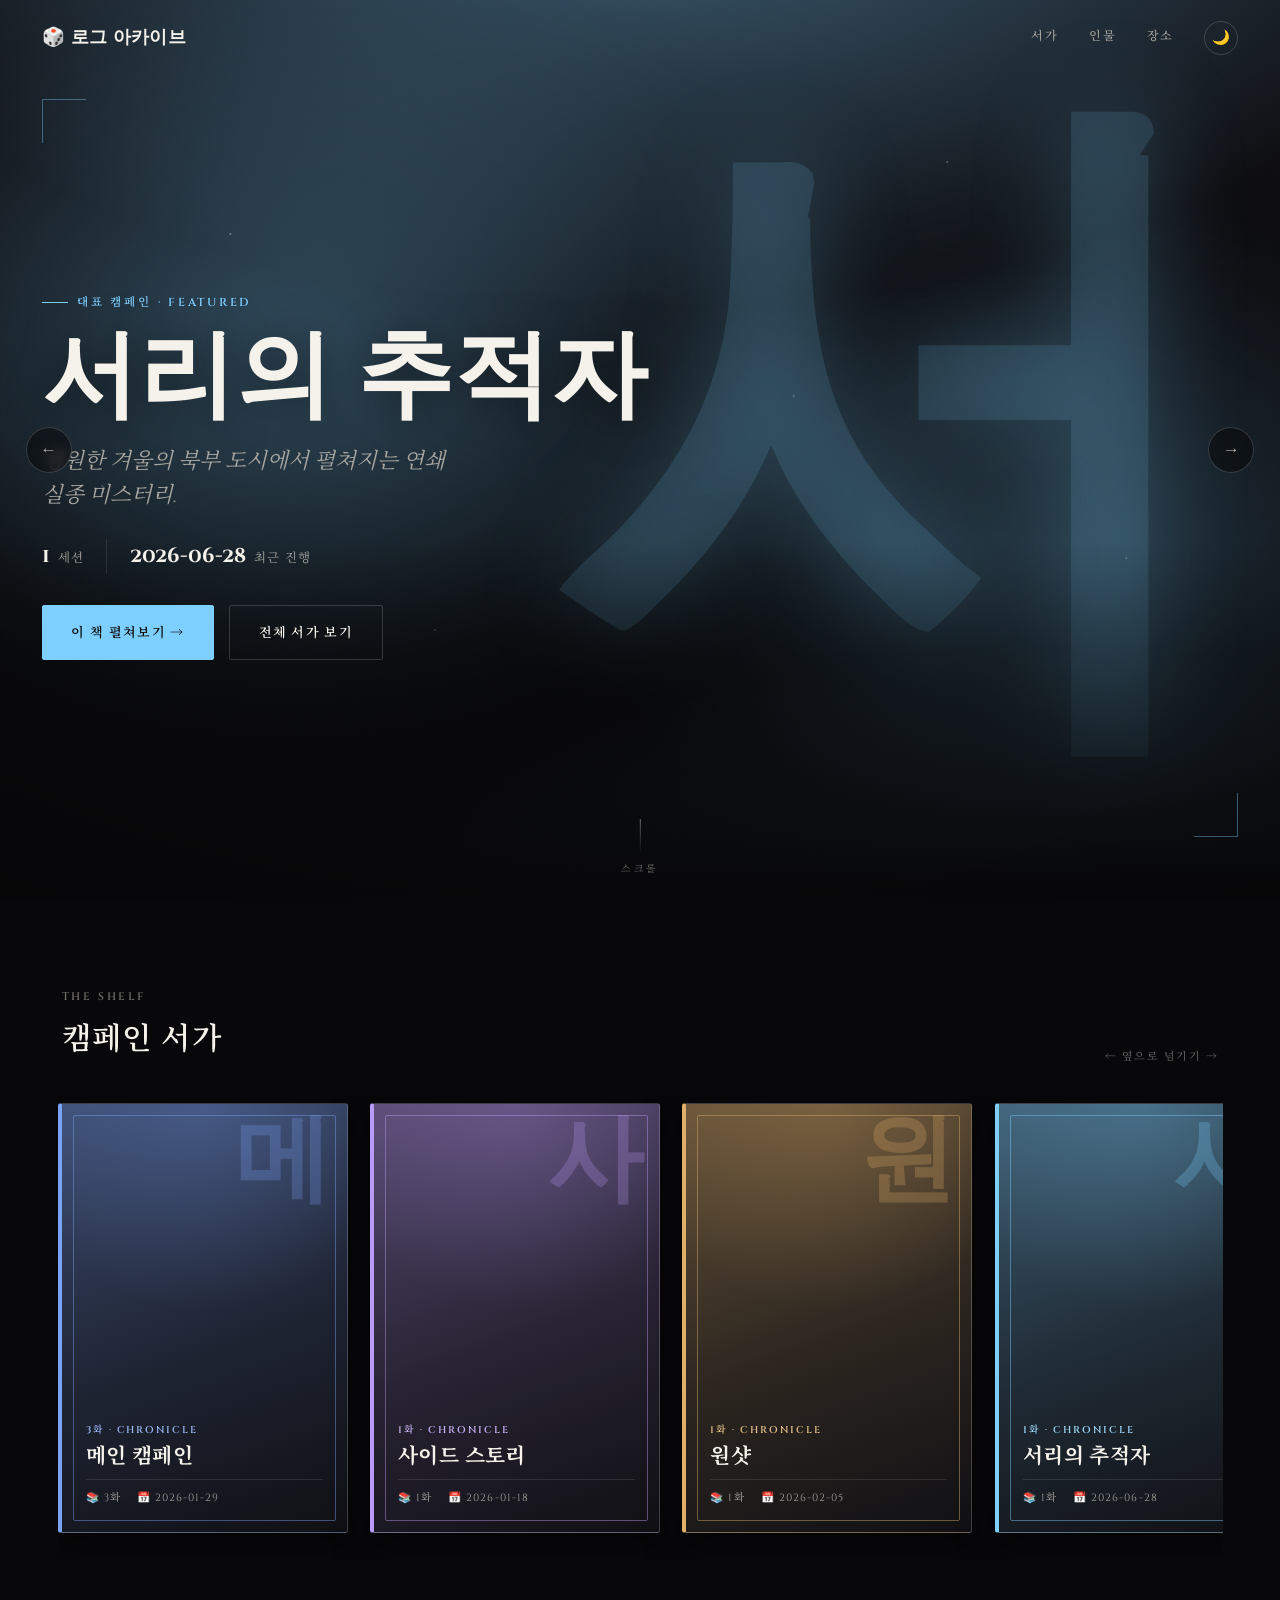
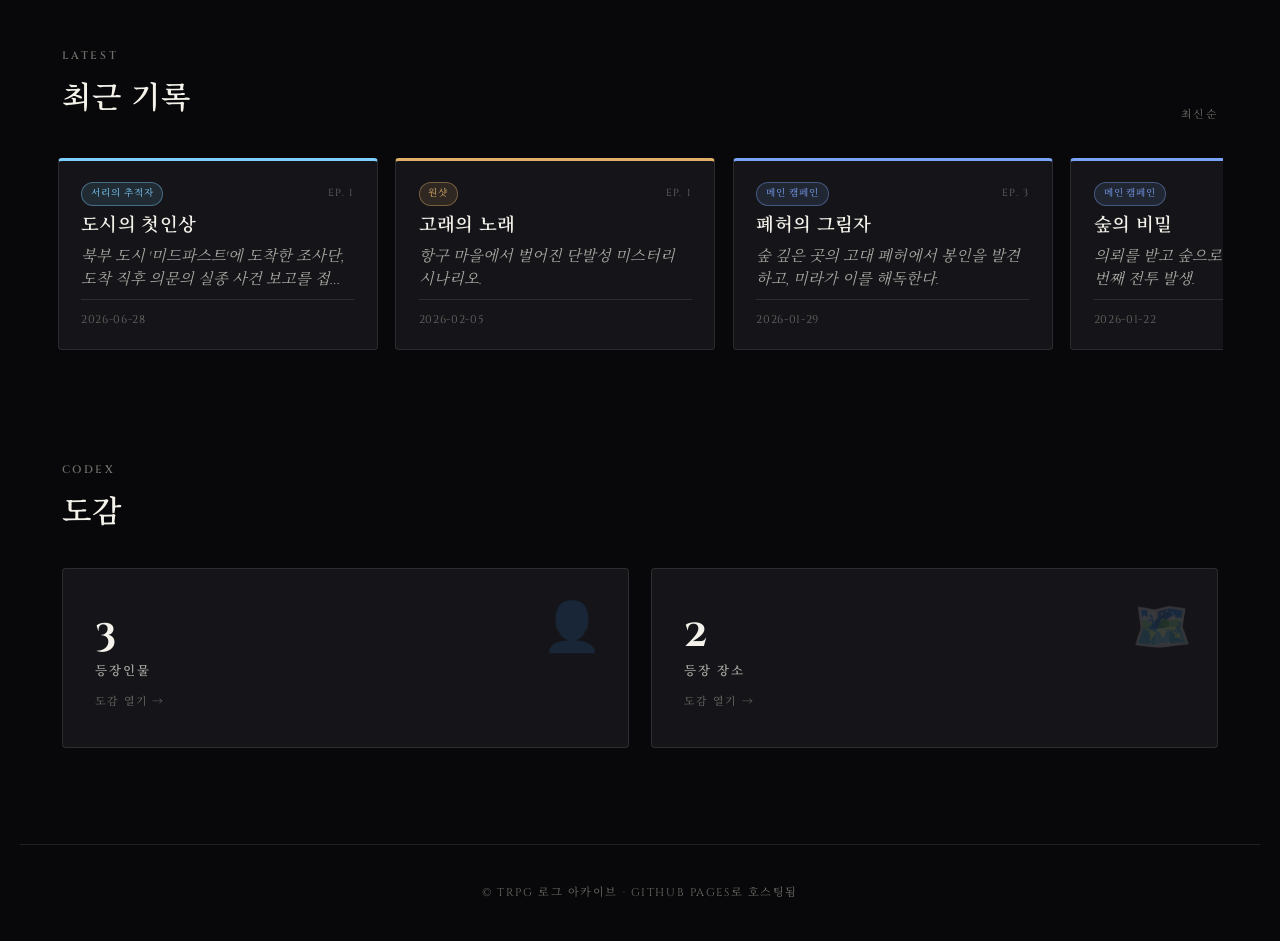
==== commit 3d6617b1: "Merge branch 'main' into feat/book-open-animation" ====
--- a/index.html
+++ b/index.html
@@ -4,40 +4,77 @@
   <meta charset="UTF-8">
   <meta name="viewport" content="width=device-width, initial-scale=1.0">
   <title>TRPG 로그 아카이브</title>
-  <link rel="stylesheet" href="assets/css/style.css">
+  <link rel="stylesheet" href="assets/css/cinematic.css">
 </head>
 <body>
-  <header class="site-header">
-    <div class="container">
-      <h1 class="site-title"><a href="index.html">🎲 TRPG 로그 아카이브</a></h1>
-      <nav class="site-nav">
-        <a href="index.html" class="active">캠페인 서가</a>
-        <a href="characters.html">등장인물</a>
-        <a href="locations.html">등장 장소</a>
-        <button id="themeToggle" class="theme-toggle" aria-label="테마 전환" title="다크/라이트 전환">
-          <span class="theme-icon">🌙</span>
-        </button>
-      </nav>
+  <nav class="cine-nav" id="cineNav">
+    <a class="brand" href="index.html"><span class="dice">🎲</span>로그 아카이브</a>
+    <div class="cine-nav-right">
+      <a class="nav-link" href="#shelf">서가</a>
+      <a class="nav-link" href="characters.html">인물</a>
+      <a class="nav-link" href="locations.html">장소</a>
+      <button id="themeToggle" class="theme-toggle" aria-label="테마 전환" title="다크/라이트 전환">
+        <span class="theme-icon">🌙</span>
+      </button>
     </div>
+  </nav>
+
+  <!-- 히어로 -->
+  <header class="hero" id="hero">
+    <div class="hero-bg" id="heroBg"></div>
+    <span class="hero-monogram" id="heroMonogram"></span>
+    <span class="grain"></span>
+    <span class="hero-frame tl"></span>
+    <span class="hero-frame br"></span>
+    <div class="hero-inner">
+      <span class="hero-eyebrow" id="heroEyebrow">대표 캠페인 · Featured</span>
+      <h1 id="heroTitle">캠페인 서가</h1>
+      <p class="hero-desc" id="heroDesc">불러오는 중…</p>
+      <div class="hero-meta" id="heroMeta"></div>
+      <div class="hero-cta" id="heroCta"></div>
+    </div>
+    <button class="hero-arrow prev" id="heroPrev" aria-label="이전 캠페인">←</button>
+    <button class="hero-arrow next" id="heroNext" aria-label="다음 캠페인">→</button>
+    <div class="scroll-hint"><span class="line"></span>스크롤</div>
   </header>
 
-  <main class="container">
-    <section class="hero">
-      <h2>캠페인 서가</h2>
-      <p class="hero-sub">펼쳐보고 싶은 캠페인 책을 선택하세요. 각 책 속에 세션 로그가 차례로 담겨 있습니다.</p>
+  <!-- 캠페인 포스터 -->
+  <section class="section" id="shelf">
+    <div class="section-head">
+      <div>
+        <span class="eyebrow">The Shelf</span>
+        <h2>캠페인 서가</h2>
+      </div>
+      <span class="hint">← 옆으로 넘기기 →</span>
+    </div>
+    <div class="poster-track" id="posterTrack"><p class="loading">캠페인을 불러오는 중…</p></div>
+  </section>
 
-      <div class="stats-bar" id="statsBar"></div>
-    </section>
+  <!-- 최근 기록 -->
+  <section class="section">
+    <div class="section-head">
+      <div>
+        <span class="eyebrow">Latest</span>
+        <h2>최근 기록</h2>
+      </div>
+      <span class="hint">최신순</span>
+    </div>
+    <div class="latest-track" id="latestTrack"></div>
+  </section>
 
-    <section id="bookshelf" class="bookshelf">
-      <p class="loading">캠페인 목록을 불러오는 중...</p>
-    </section>
-  </main>
+  <!-- 인물 / 장소 -->
+  <section class="section">
+    <div class="section-head">
+      <div>
+        <span class="eyebrow">Codex</span>
+        <h2>도감</h2>
+      </div>
+    </div>
+    <div class="quick-grid" id="quickGrid"></div>
+  </section>
 
-  <footer class="site-footer">
-    <div class="container">
-      <p>© TRPG 로그 아카이브 · GitHub Pages로 호스팅됨</p>
-    </div>
+  <footer class="cine-footer">
+    <p>© TRPG 로그 아카이브 · GitHub Pages로 호스팅됨</p>
   </footer>
 
   <!-- 책 펼치기 전환 오버레이 -->
@@ -54,6 +91,6 @@
 
   <script src="assets/js/theme.js"></script>
   <script src="assets/js/data.js"></script>
-  <script src="assets/js/bookshelf.js"></script>
+  <script src="assets/js/cinematic.js"></script>
 </body>
-</html>+</html>
--- a/assets/css/cinematic.css
+++ b/assets/css/cinematic.css
@@ -0,0 +1,296 @@
+/*
+ * CINEMATIC — TRPG 로그 아카이브 "게임 챕터 선택" 홈
+ * 구조 B: 풀블리드 히어로 + 가로 스크롤 캠페인 + 최근 기록 스트립.
+ * 색은 캠페인별 색이 분위기를 만들고, 바탕은 극장 같은 근흑색.
+ */
+@import url('https://fonts.googleapis.com/css2?family=Cinzel:wght@500;600;700&family=Cinzel+Decorative:wght@700;900&family=Cormorant+Garamond:ital,wght@0,400;0,500;0,600;1,400;1,500&family=Noto+Serif+KR:wght@400;500;600&display=swap');
+
+*{margin:0;padding:0;box-sizing:border-box}
+
+:root{
+  --bg:#08080a; --bg-2:#101014; --panel:#151519; --panel-2:#1c1c22;
+  --text:#f4f2ea; --dim:#a8a6a0; --faint:#6e6c67;
+  --line:rgba(255,255,255,.10); --line-2:rgba(255,255,255,.17);
+  --serif:"Cormorant Garamond","Noto Serif KR",Georgia,serif;
+  --display:"Cinzel","Noto Serif KR",serif;
+  --deco:"Cinzel Decorative","Cinzel",serif;
+  --maxw:1240px;
+  --grain:url("data:image/svg+xml,%3Csvg xmlns='http://www.w3.org/2000/svg' width='140' height='140'%3E%3Cfilter id='n'%3E%3CfeTurbulence type='fractalNoise' baseFrequency='0.9' numOctaves='2' stitchTiles='stitch'/%3E%3C/filter%3E%3Crect width='100%25' height='100%25' filter='url(%23n)' opacity='0.5'/%3E%3C/svg%3E");
+}
+:root[data-theme="light"]{
+  --bg:#efe9de; --bg-2:#e3dccd; --panel:#faf5ea; --panel-2:#f2ebdb;
+  --text:#221d15; --dim:#5f5748; --faint:#8f8672;
+  --line:rgba(40,30,15,.14); --line-2:rgba(40,30,15,.22);
+}
+
+html{scroll-behavior:smooth}
+body{
+  font-family:var(--serif); background:var(--bg); color:var(--text);
+  line-height:1.7; font-size:16px; min-height:100vh;
+  -webkit-font-smoothing:antialiased; overflow-x:hidden;
+}
+a{color:inherit; text-decoration:none}
+img{display:block; max-width:100%}
+::selection{background:color-mix(in srgb,var(--hc,#7aa2f7) 45%,transparent)}
+::-webkit-scrollbar{height:9px; width:9px}
+::-webkit-scrollbar-thumb{background:var(--line-2); border-radius:99px}
+
+/* ===== 네비게이션 (히어로 위에 겹침, 스크롤 시 고정 바) ===== */
+.cine-nav{
+  position:fixed; inset:0 0 auto 0; z-index:100;
+  display:flex; align-items:center; justify-content:space-between;
+  padding:1.3rem clamp(1.2rem,4vw,2.6rem);
+  transition:background .4s ease, border-color .4s ease, padding .3s ease;
+  border-bottom:1px solid transparent;
+}
+.cine-nav.scrolled{
+  background:color-mix(in srgb,var(--bg) 82%,transparent);
+  backdrop-filter:blur(14px) saturate(1.2);
+  border-bottom-color:var(--line);
+  padding-top:.85rem; padding-bottom:.85rem;
+}
+.brand{font-family:var(--deco); font-weight:700; font-size:1.15rem; letter-spacing:.02em; color:var(--text)}
+.brand .dice{font-family:var(--serif); margin-right:.35rem}
+.cine-nav-right{display:flex; align-items:center; gap:clamp(1rem,2.5vw,1.9rem)}
+.cine-nav a.nav-link{
+  font-family:var(--display); font-size:.76rem; font-weight:500;
+  letter-spacing:.14em; text-transform:uppercase; color:var(--dim);
+  padding:.3rem 0; border-bottom:1px solid transparent; transition:color .25s,border-color .25s;
+}
+.cine-nav a.nav-link:hover{color:var(--text); border-bottom-color:var(--text)}
+.theme-toggle{
+  background:transparent; border:1px solid var(--line-2); border-radius:999px;
+  width:34px; height:34px; font-size:.9rem; cursor:pointer; color:var(--dim);
+  display:grid; place-items:center; transition:border-color .25s,color .25s;
+}
+.theme-toggle:hover{border-color:var(--text); color:var(--text)}
+
+/* ===== 히어로 — 풀 뷰포트 ===== */
+.hero{
+  position:relative; min-height:100svh; display:flex; align-items:center;
+  padding:clamp(7rem,13vh,9.5rem) clamp(1.2rem,4vw,2.6rem) clamp(3rem,8vh,5rem);
+  overflow:hidden; isolation:isolate;
+}
+.hero-bg{position:absolute; inset:0; z-index:-2; transition:opacity .6s ease}
+.hero-bg::before{
+  content:""; position:absolute; inset:0;
+  background:
+    radial-gradient(115% 85% at 50% -15%, color-mix(in srgb,var(--hc) 42%,transparent) 0%, transparent 58%),
+    radial-gradient(90% 70% at 82% 118%, color-mix(in srgb,var(--hc) 30%,transparent) 0%, transparent 66%),
+    /* 별 — 옅은 점광 */
+    radial-gradient(1.5px 1.5px at 18% 26%, rgba(255,255,255,.5), transparent),
+    radial-gradient(1.5px 1.5px at 74% 18%, rgba(255,255,255,.4), transparent),
+    radial-gradient(1.5px 1.5px at 62% 44%, rgba(255,255,255,.35), transparent),
+    radial-gradient(1.5px 1.5px at 88% 62%, rgba(255,255,255,.4), transparent),
+    radial-gradient(1.5px 1.5px at 34% 70%, rgba(255,255,255,.3), transparent),
+    radial-gradient(1.5px 1.5px at 8% 54%, rgba(255,255,255,.3), transparent),
+    linear-gradient(180deg, var(--bg-2) 0%, var(--bg) 72%);
+}
+/* 드리프트하는 오로라 조명 — 빈 공간에 생기를 */
+.hero-bg::after{
+  content:""; position:absolute; inset:-25%; pointer-events:none;
+  background:
+    radial-gradient(38% 40% at 32% 42%, color-mix(in srgb,var(--hc) 40%,transparent) 0%, transparent 68%),
+    radial-gradient(34% 36% at 72% 58%, color-mix(in srgb,var(--hc) 26%,transparent) 0%, transparent 70%);
+  filter:blur(46px); opacity:.85;
+  animation:aurora 20s ease-in-out infinite alternate;
+}
+@keyframes aurora{0%{transform:translate3d(-3%,-2%,0) scale(1)}100%{transform:translate3d(4%,3%,0) scale(1.14)}}
+/* 캠페인 히어로 이미지 — 우측에 떠오르고 좌측 텍스트 영역으로 페이드아웃 */
+.hero-photo{
+  position:absolute; inset:0; width:100%; height:100%; object-fit:cover; object-position:center 32%;
+  opacity:.55; filter:saturate(.92);
+  -webkit-mask-image:radial-gradient(115% 95% at 72% 45%, #000 28%, transparent 78%);
+  mask-image:radial-gradient(115% 95% at 72% 45%, #000 28%, transparent 78%);
+}
+.hero.has-photo .hero-monogram{opacity:.4}
+/* 히어로 좌우 화살표 — 캠페인 넘겨보기 */
+.hero-arrow{
+  position:absolute; z-index:2; top:50%; transform:translateY(-50%);
+  width:46px; height:46px; border-radius:999px; cursor:pointer;
+  border:1px solid var(--line-2); background:color-mix(in srgb,var(--bg) 55%,transparent);
+  color:var(--dim); font-size:1.05rem; display:grid; place-items:center;
+  backdrop-filter:blur(6px);
+  transition:border-color .25s, color .25s, background .25s;
+}
+.hero-arrow:hover{border-color:var(--text); color:var(--text); background:color-mix(in srgb,var(--bg) 75%,transparent)}
+.hero-arrow.prev{left:clamp(.6rem,2vw,1.6rem)}
+.hero-arrow.next{right:clamp(.6rem,2vw,1.6rem)}
+/* 거대한 캠페인 모노그램 — 제목 뒤 워터마크 */
+.hero-monogram{
+  position:absolute; z-index:-1; right:4vw; top:50%; transform:translateY(-50%);
+  font-family:var(--deco); font-weight:900; font-size:min(54vw,760px); line-height:.72;
+  color:color-mix(in srgb,var(--hc) 13%, transparent); pointer-events:none; user-select:none;
+  text-shadow:0 0 100px color-mix(in srgb,var(--hc) 24%,transparent);
+}
+/* 히어로 장식 코너 프레임 — 아카이브 정체성 */
+.hero-frame{position:absolute; z-index:0; pointer-events:none; width:44px; height:44px; border:1px solid color-mix(in srgb,var(--hc) 40%,transparent)}
+.hero-frame.tl{top:clamp(5.5rem,11vh,7.5rem); left:clamp(1.2rem,4vw,2.6rem); border-right:0; border-bottom:0}
+.hero-frame.br{bottom:clamp(2.4rem,7vh,4rem); right:clamp(1.2rem,4vw,2.6rem); border-left:0; border-top:0}
+/* 극장 비네트 + 하단 페이드 */
+.hero::after{
+  content:""; position:absolute; inset:0; z-index:-1; pointer-events:none;
+  background:
+    radial-gradient(130% 100% at 50% 40%, transparent 55%, rgba(0,0,0,.5) 100%),
+    linear-gradient(0deg, var(--bg) 2%, transparent 40%);
+}
+:root[data-theme="light"] .hero::after{
+  background:
+    radial-gradient(130% 100% at 50% 40%, transparent 58%, rgba(60,45,20,.18) 100%),
+    linear-gradient(0deg, var(--bg) 2%, transparent 42%);
+}
+/* 필름 그레인 */
+.hero .grain{position:absolute; inset:0; z-index:-1; background-image:var(--grain); background-size:180px; opacity:.05; pointer-events:none; mix-blend-mode:overlay}
+
+.hero-inner{max-width:var(--maxw); width:100%; margin:0 auto; position:relative}
+.hero-eyebrow{
+  display:inline-flex; align-items:center; gap:.6rem; margin-bottom:1.1rem;
+  font-family:var(--display); font-size:.72rem; font-weight:600; letter-spacing:.24em;
+  text-transform:uppercase; color:var(--hc);
+}
+.hero-eyebrow::before{content:""; width:26px; height:1px; background:var(--hc)}
+.hero h1{
+  font-family:var(--deco); font-weight:900; letter-spacing:.01em;
+  font-size:clamp(2.6rem,8vw,6rem); line-height:1.02; color:var(--text);
+  text-wrap:balance; max-width:16ch; margin-bottom:1.1rem;
+  text-shadow:0 4px 40px rgba(0,0,0,.5);
+}
+.hero-desc{
+  font-family:var(--serif); font-size:clamp(1.05rem,2vw,1.35rem); font-style:italic;
+  color:var(--dim); max-width:46ch; margin-bottom:1.7rem; line-height:1.55;
+}
+.hero-meta{display:flex; flex-wrap:wrap; align-items:center; gap:1.4rem; margin-bottom:2rem}
+.hero-meta .m{
+  font-family:var(--display); font-size:.78rem; letter-spacing:.1em; text-transform:uppercase;
+  color:var(--dim); display:inline-flex; align-items:baseline; gap:.5rem;
+}
+.hero-meta .m b{font-family:var(--deco); font-size:1.25rem; color:var(--text); font-weight:700; letter-spacing:0}
+.hero-meta .m + .m{padding-left:1.4rem; border-left:1px solid var(--line)}
+
+.hero-cta{display:flex; flex-wrap:wrap; gap:.9rem; align-items:center}
+.btn{
+  font-family:var(--display); font-size:.82rem; font-weight:600; letter-spacing:.1em; text-transform:uppercase;
+  padding:.95rem 1.8rem; border-radius:2px; cursor:pointer; transition:transform .2s,background .25s,border-color .25s,color .25s;
+  display:inline-flex; align-items:center; gap:.6rem; border:1px solid transparent;
+}
+.btn-primary{background:var(--hc); color:#0a0a0a; border-color:var(--hc)}
+.btn-primary:hover{transform:translateY(-2px); box-shadow:0 10px 30px color-mix(in srgb,var(--hc) 40%,transparent)}
+.btn-ghost{background:transparent; color:var(--text); border-color:var(--line-2)}
+.btn-ghost:hover{border-color:var(--text); transform:translateY(-2px)}
+
+.scroll-hint{
+  position:absolute; left:50%; bottom:1.4rem; transform:translateX(-50%); z-index:1;
+  font-family:var(--display); font-size:.62rem; letter-spacing:.28em; text-transform:uppercase;
+  color:var(--faint); display:flex; flex-direction:column; align-items:center; gap:.5rem;
+}
+.scroll-hint .line{width:1px; height:34px; background:linear-gradient(var(--faint),transparent); animation:drop 1.8s ease-in-out infinite}
+@keyframes drop{0%,100%{opacity:.3; transform:scaleY(.6)}50%{opacity:1; transform:scaleY(1)}}
+
+/* ===== 섹션 공통 ===== */
+.section{max-width:var(--maxw); margin:0 auto; padding:clamp(3rem,7vw,5.5rem) clamp(1.2rem,4vw,2.6rem) 0}
+.section-head{display:flex; align-items:flex-end; justify-content:space-between; gap:1rem; margin-bottom:1.8rem}
+.section-head h2{
+  font-family:var(--display); font-size:clamp(1.3rem,3vw,1.9rem); font-weight:600; letter-spacing:.04em; color:var(--text);
+}
+.section-head .eyebrow{
+  font-family:var(--display); font-size:.68rem; font-weight:600; letter-spacing:.24em; text-transform:uppercase;
+  color:var(--faint); margin-bottom:.5rem; display:block;
+}
+.section-head .hint{font-family:var(--display); font-size:.68rem; letter-spacing:.14em; text-transform:uppercase; color:var(--faint)}
+
+/* ===== 캠페인 포스터 가로 스크롤 ===== */
+.poster-track{
+  display:flex; gap:1.4rem; overflow-x:auto; scroll-snap-type:x mandatory;
+  padding:.5rem .3rem 1.6rem; margin:0 -.3rem;
+  scrollbar-width:thin;
+}
+.poster{
+  scroll-snap-align:start; flex:0 0 auto; width:clamp(240px,32vw,290px);
+  cursor:pointer; position:relative; transition:transform .35s ease;
+}
+.poster:hover,.poster:focus-visible{transform:translateY(-8px); outline:none}
+.poster-cover{
+  position:relative; height:clamp(360px,46vw,430px); border-radius:3px;
+  border:1px solid var(--line-2); border-left:4px solid var(--pc);
+  background:
+    linear-gradient(160deg, color-mix(in srgb,var(--pc) 40%, var(--panel)) 0%, color-mix(in srgb,var(--pc) 14%, var(--bg-2)) 55%, var(--bg-2) 100%);
+  box-shadow:0 10px 34px rgba(0,0,0,.5); overflow:hidden;
+  display:flex; flex-direction:column; justify-content:flex-end; padding:1.5rem;
+  transition:box-shadow .35s, border-color .35s;
+}
+.poster:hover .poster-cover{box-shadow:0 20px 50px color-mix(in srgb,var(--pc) 30%,rgba(0,0,0,.6)); border-color:var(--pc)}
+.poster-cover::before{content:""; position:absolute; inset:11px; border:1px solid color-mix(in srgb,var(--pc) 45%,transparent); border-radius:2px; pointer-events:none}
+.poster-cover::after{content:""; position:absolute; inset:0; background:radial-gradient(120% 80% at 50% 0%, color-mix(in srgb,var(--pc) 22%,transparent), transparent 60%); pointer-events:none}
+/* 커버 이미지가 있는 포스터 — 하단 스크림으로 텍스트 가독성 확보 */
+.poster-photo{position:absolute; inset:0; width:100%; height:100%; object-fit:cover; transition:transform .5s ease}
+.poster:hover .poster-photo{transform:scale(1.05)}
+.poster-cover.has-photo .poster-monogram{display:none}
+.poster-cover.has-photo::after{
+  background:
+    linear-gradient(180deg, color-mix(in srgb,var(--pc) 16%,transparent) 0%, transparent 30%,
+      color-mix(in srgb,var(--bg) 55%,transparent) 62%, color-mix(in srgb,var(--bg) 92%,transparent) 100%);
+}
+.poster-cover.has-photo .poster-kicker,
+.poster-cover.has-photo .poster-title,
+.poster-cover.has-photo .poster-info{z-index:1}
+.poster-monogram{
+  position:absolute; top:.6rem; right:1rem; font-family:var(--deco); font-weight:900;
+  font-size:6rem; line-height:1; color:color-mix(in srgb,var(--pc) 26%,transparent); pointer-events:none;
+}
+.poster-kicker{position:relative; font-family:var(--display); font-size:.62rem; font-weight:600; letter-spacing:.2em; text-transform:uppercase; color:color-mix(in srgb,var(--pc) 75%,var(--text)); margin-bottom:.4rem}
+.poster-title{position:relative; font-family:var(--display); font-size:1.3rem; font-weight:700; line-height:1.2; color:var(--text); letter-spacing:.02em; margin-bottom:.6rem}
+.poster-info{position:relative; display:flex; gap:1rem; font-family:var(--display); font-size:.66rem; letter-spacing:.1em; text-transform:uppercase; color:var(--dim); padding-top:.6rem; border-top:1px solid var(--line)}
+
+/* ===== 최근 기록 스트립 ===== */
+.latest-track{display:flex; gap:1.1rem; overflow-x:auto; scroll-snap-type:x proximity; padding:.3rem .3rem 1.4rem; margin:0 -.3rem}
+.log-card{
+  scroll-snap-align:start; flex:0 0 auto; width:clamp(260px,34vw,320px);
+  background:var(--panel); border:1px solid var(--line); border-radius:4px;
+  border-top:3px solid var(--tc); padding:1.3rem 1.4rem; display:flex; flex-direction:column; gap:.5rem;
+  transition:transform .3s, border-color .3s, background .3s;
+}
+.log-card:hover{transform:translateY(-4px); background:var(--panel-2); border-color:var(--line-2)}
+.log-card .lc-top{display:flex; align-items:center; justify-content:space-between; gap:.5rem}
+.log-card .lc-tag{font-family:var(--display); font-size:.6rem; letter-spacing:.1em; text-transform:uppercase; color:var(--tc); padding:.16rem .55rem; border:1px solid color-mix(in srgb,var(--tc) 40%,transparent); border-radius:999px; background:color-mix(in srgb,var(--tc) 12%,transparent)}
+.log-card .lc-num{font-family:var(--display); font-size:.64rem; letter-spacing:.12em; text-transform:uppercase; color:var(--faint)}
+.log-card .lc-title{font-family:var(--display); font-size:1.15rem; font-weight:600; color:var(--text); letter-spacing:.02em; line-height:1.3}
+.log-card .lc-sum{font-family:var(--serif); font-style:italic; font-size:.95rem; color:var(--dim); line-height:1.5; display:-webkit-box; -webkit-line-clamp:2; -webkit-box-orient:vertical; overflow:hidden}
+.log-card .lc-foot{margin-top:auto; padding-top:.6rem; border-top:1px solid var(--line); display:flex; align-items:center; justify-content:space-between}
+.log-card .lc-date{font-family:var(--display); font-size:.7rem; letter-spacing:.06em; color:var(--faint)}
+.log-card .lc-go{font-family:var(--display); font-size:.66rem; letter-spacing:.12em; text-transform:uppercase; color:var(--tc); opacity:0; transform:translateX(-6px); transition:all .25s}
+.log-card:hover .lc-go{opacity:1; transform:translateX(0)}
+
+/* ===== 인물/장소 퀵 타일 ===== */
+.quick-grid{display:grid; grid-template-columns:1fr 1fr; gap:1.4rem}
+.quick-tile{
+  position:relative; overflow:hidden; border:1px solid var(--line); border-radius:4px;
+  background:var(--panel); padding:2.2rem 2rem; min-height:180px;
+  display:flex; flex-direction:column; justify-content:flex-end; gap:.4rem;
+  transition:transform .3s, border-color .3s, background .3s;
+}
+.quick-tile:hover{transform:translateY(-4px); background:var(--panel-2); border-color:var(--line-2)}
+.quick-tile .qt-icon{position:absolute; top:1.2rem; right:1.6rem; font-size:3rem; opacity:.18; filter:grayscale(.2)}
+.quick-tile .qt-count{font-family:var(--deco); font-size:2.4rem; font-weight:700; color:var(--text); line-height:1}
+.quick-tile .qt-label{font-family:var(--display); font-size:.78rem; font-weight:600; letter-spacing:.16em; text-transform:uppercase; color:var(--dim)}
+.quick-tile .qt-go{font-family:var(--display); font-size:.68rem; letter-spacing:.12em; text-transform:uppercase; color:var(--faint); margin-top:.3rem}
+
+/* ===== 푸터 ===== */
+.cine-footer{max-width:var(--maxw); margin:clamp(3.5rem,8vw,6rem) auto 0; padding:2.4rem clamp(1.2rem,4vw,2.6rem); border-top:1px solid var(--line); text-align:center}
+.cine-footer p{font-family:var(--display); font-size:.7rem; letter-spacing:.14em; text-transform:uppercase; color:var(--faint)}
+
+.scroll-top{position:fixed; right:1.5rem; bottom:1.5rem; width:44px; height:44px; border-radius:50%; background:var(--panel); color:var(--text); border:1px solid var(--line-2); font-size:1.2rem; cursor:pointer; opacity:0; visibility:hidden; transform:translateY(16px); transition:all .3s; z-index:90}
+.scroll-top.visible{opacity:1; visibility:visible; transform:translateY(0)}
+.scroll-top:hover{background:var(--panel-2)}
+
+.loading{color:var(--dim); font-style:italic; padding:2rem; text-align:center}
+
+@media (prefers-reduced-motion:reduce){
+  *{scroll-behavior:auto !important; animation:none !important}
+  .poster,.log-card,.quick-tile,.btn{transition:none}
+}
+@media (max-width:720px){
+  .cine-nav a.nav-link{display:none}
+  .hero-meta .m + .m{padding-left:0; border-left:0}
+  .quick-grid{grid-template-columns:1fr}
+  .hero h1{font-size:clamp(2.4rem,12vw,3.4rem)}
+}
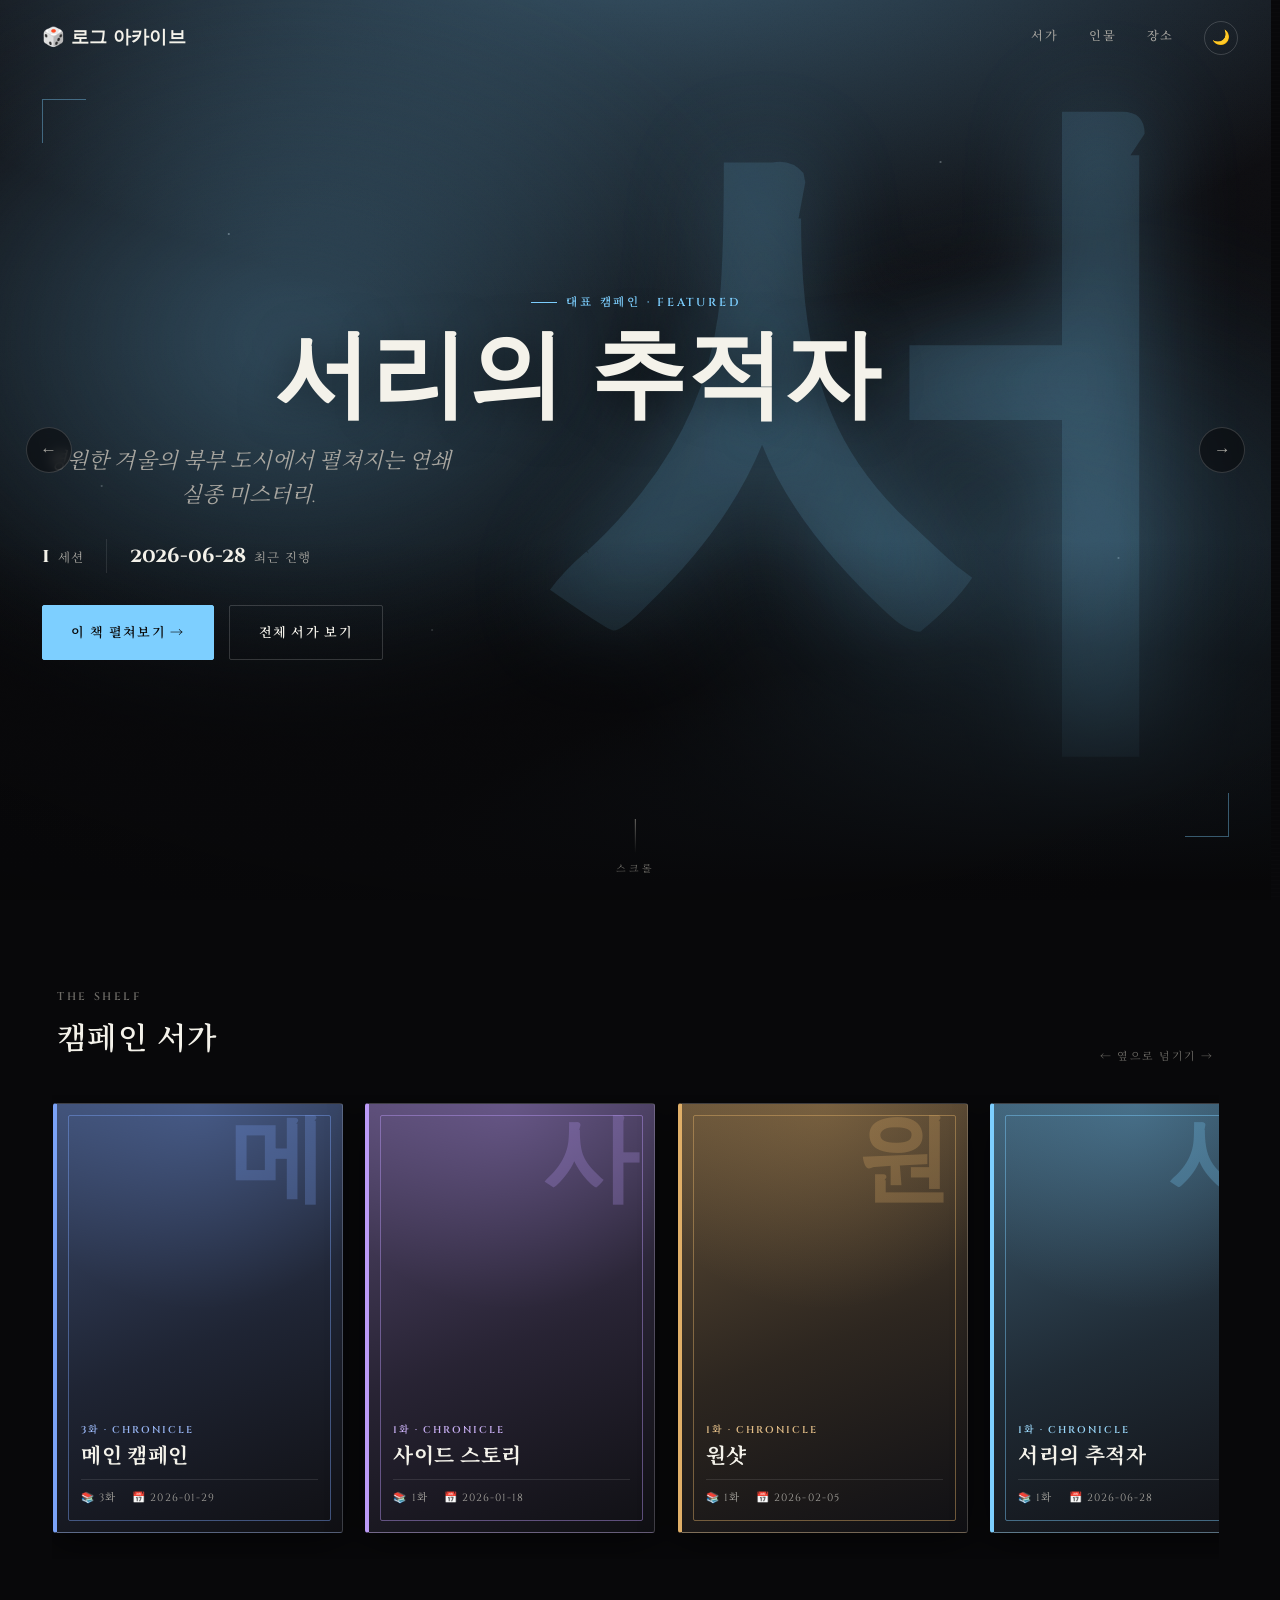
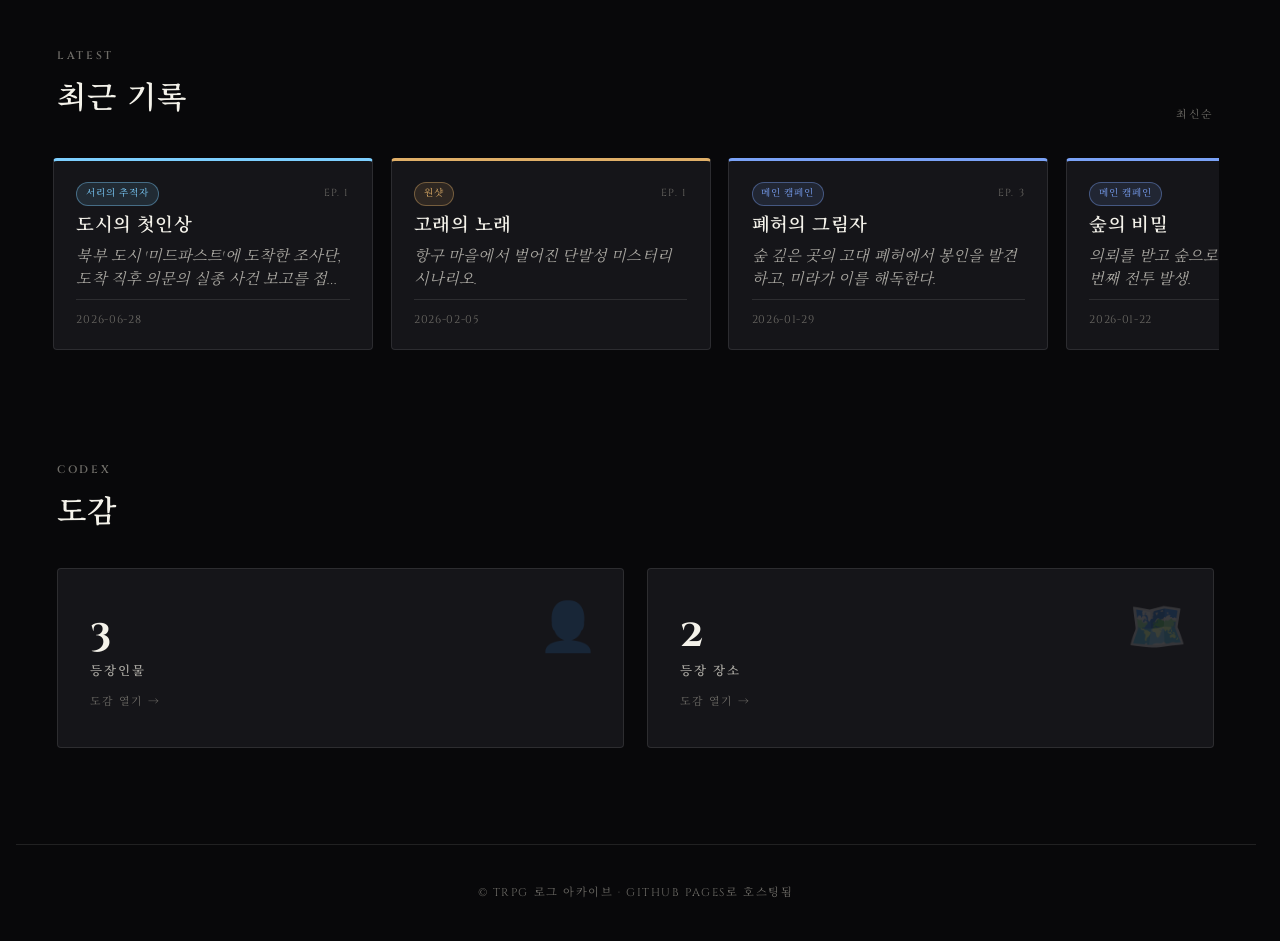
==== commit 2cdf2daa: "fix: 시네마틱 홈 main 병합 후 책 펼치기 애니메이션 재적용 - style.css 링크 복원(.open-book-* 스타일 보존) - 인라인 트리거: .poster 와 히어" ====
--- a/index.html
+++ b/index.html
@@ -4,6 +4,7 @@
   <meta charset="UTF-8">
   <meta name="viewport" content="width=device-width, initial-scale=1.0">
   <title>TRPG 로그 아카이브</title>
+  <link rel="stylesheet" href="assets/css/style.css">
   <link rel="stylesheet" href="assets/css/cinematic.css">
 </head>
 <body>
@@ -92,5 +93,47 @@
   <script src="assets/js/theme.js"></script>
   <script src="assets/js/data.js"></script>
   <script src="assets/js/cinematic.js"></script>
+  <script>
+    // 책 펼치기 전환 — 시네마틱 홈의 .poster 와 히어로 CTA 에 적용
+    (function () {
+      const overlay = document.getElementById("openBookOverlay");
+      const openBook = overlay ? overlay.querySelector(".open-book") : null;
+      if (!overlay || !openBook) return;
+      const reduceMotion = window.matchMedia("(prefers-reduced-motion: reduce)").matches;
+
+      // 캠페인으로 이동하는 모든 링크: .poster 와 히어로 CTA (.btn-primary[href^="campaign.html"])
+      const links = document.querySelectorAll(
+        '.poster[href^="campaign.html"], .btn-primary[href^="campaign.html"]'
+      );
+
+      function triggerAndGo(href, color) {
+        if (reduceMotion) { window.location.href = href; return; }
+        openBook.style.setProperty("--open-color", color || "#444");
+        overlay.classList.add("is-active");
+        requestAnimationFrame(() => requestAnimationFrame(() => {
+          openBook.classList.add("is-open");
+        }));
+        window.setTimeout(() => { window.location.href = href; }, 1200);
+      }
+
+      // cinematic.js 가 동적으로 .poster / .btn-primary 를 렌더하므로
+      // capture phase click 을 document 에서 위임
+      document.addEventListener("click", (e) => {
+        const a = e.target.closest(
+          '.poster[href^="campaign.html"], .btn-primary[href^="campaign.html"]'
+        );
+        if (!a) return;
+        if (e.metaKey || e.ctrlKey || e.shiftKey || e.altKey) return;
+        e.preventDefault();
+        // 색상: .poster 의 --pc / 히어로 CTA 는 hero 의 --hc
+        let color = getComputedStyle(a).getPropertyValue("--pc").trim();
+        if (!color) {
+          const hero = document.getElementById("hero");
+          if (hero) color = getComputedStyle(hero).getPropertyValue("--hc").trim();
+        }
+        triggerAndGo(a.getAttribute("href"), color);
+      }, true);
+    })();
+  </script>
 </body>
 </html>
--- a/assets/css/style.css
+++ b/assets/css/style.css
@@ -0,0 +1,811 @@
+/*
+ * MORGRAY ARCHIVES — 에버론 모그레이브 대학 지식 아카이브 스타일
+ *
+ * 디자인 철학: "제거 미학" — 디테일을 더하지 않고 빼서 진짜 서적처럼.
+ *   · 글로우 효과 금지. 잉크는 종이에 박히는 법.
+ *   · 기호(❖✦) 대신 CSS border + inset shadow로 만든 프레임.
+ *   · backdrop-filter 금지. solid panel + 미세 양피지 질감.
+ *   · 본문은 가주석·자간이 조절된 전통 세리프.
+ *   · 단일 잉크 색(자수정) 액센트, 과한 글로우/그라데이션 배제.
+ */
+
+/* ===== 서체 (에버론 학술서 — Cormorant Garamond 본문, Uncial Antiqua 장식) ===== */
+@import url('https://fonts.googleapis.com/css2?family=Cormorant+Garamond:ital,wght@0,400;0,500;0,600;0,700;1,400;1,500&family=Cinzel:wght@400;500;600;700&display=swap');
+
+/* ===== 기본 리셋 ===== */
+* { margin: 0; padding: 0; box-sizing: border-box; }
+
+:root {
+  /* 다크(기본) — 검은색 / 짙은 회색 */
+  --bg: #121212;
+  --bg-deep: #0a0a0a;
+  --bg-card: #1a1a1a;
+  --bg-card-hover: #242424;
+  --bg-elevated: #202020;
+  --paper: #181818;           /* 본문 "양피지" — 어두운 서책 */
+  --paper-edge: #282828;
+  --text: #f0f0f0;          /* 흰색 잉크 */
+  --text-dim: #a0a0a0;
+  --text-faded: #707070;
+  --accent: #b0b0b0;         /* 중성 액센트 — 중회색 */
+  --accent-deep: #909090;
+  --accent-bright: #d0d0d0;
+  --rule: #383838;           /* 구분선 — 잉크 라인 */
+  --rule-soft: #2a2a2a;
+  --border: #303030;
+  --border-bright: #505050;
+  --gold: #909090;           /* 회색 — 금니 회색 통일 */
+  --serif: "Cormorant Garamond", "Noto Serif KR", "Pretendard", Georgia, serif;
+  --display: "Cinzel", "Noto Serif KR", serif;
+  --radius: 4px;             /* 날카로운 서적 모서리 — 둥글지 않음 */
+  --radius-sm: 2px;
+  --shadow: 0 2px 12px rgba(0, 0, 0, 0.55);
+  --shadow-deep: 0 6px 28px rgba(0, 0, 0, 0.7), inset 0 0 0 1px rgba(255, 255, 255, 0.04);
+  --ink-press: inset 0 0 0 1px rgba(255, 255, 255, 0.05); /* 잉크 눌림 — 미세 inset */
+}
+
+/* 라이트 — 흰색 / 아주 밝은 회색 */
+:root[data-theme="light"] {
+  --bg: #ffffff;             /* 흰색 */
+  --bg-deep: #f2f2f2;       /* 밝은 회색 */
+  --bg-card: #ffffff;
+  --bg-card-hover: #f4f4f4;
+  --bg-elevated: #fafafa;
+  --paper: #ffffff;
+  --paper-edge: #e8e8e8;
+  --text: #1a1a1a;           /* 검은색 잉크 */
+  --text-dim: #5a5a5a;
+  --text-faded: #8a8a8a;
+  --accent: #505050;         /* 중성 액센트 — 중회색 */
+  --accent-deep: #3a3a3a;
+  --accent-bright: #6a6a6a;
+  --rule: #d0d0d0;
+  --rule-soft: #e4e4e4;
+  --border: #d8d8d8;
+  --border-bright: #b0b0b0;
+  --gold: #707070;           /* 회색 — 금니 회색 통일 */
+  --shadow: 0 2px 10px rgba(0, 0, 0, 0.08);
+  --shadow-deep: 0 6px 24px rgba(0, 0, 0, 0.12), inset 0 0 0 1px rgba(0, 0, 0, 0.05);
+  --ink-press: inset 0 0 0 1px rgba(0, 0, 0, 0.06);
+}
+
+body {
+  font-family: var(--serif);
+  background: var(--bg);
+  color: var(--text);
+  line-height: 1.75;
+  min-height: 100.01vh;
+  font-size: 16px;
+  letter-spacing: 0.005em;
+  transition: background 0.45s ease, color 0.3s;
+  /* 단순 중성 배경 — 보라 라디얼 제거 */
+  background-image: linear-gradient(180deg, var(--bg) 0%, var(--bg-deep) 100%);
+  background-attachment: fixed;
+}
+
+html { overflow-y: scroll; scrollbar-gutter: stable; }
+
+::-webkit-scrollbar { width: 8px; height: 8px; }
+::-webkit-scrollbar-track { background: var(--bg-deep); }
+::-webkit-scrollbar-thumb { background: var(--rule); border-radius: 0; border: 2px solid var(--bg-deep); }
+::-webkit-scrollbar-thumb:hover { background: var(--accent-deep); }
+
+.container { max-width: 1080px; margin: 0 auto; padding: 0 1.8rem; position: relative; }
+
+/* 미세한 종이 질감 — 화면 배경에 깔리는 세로 결 */
+body::before {
+  content: ""; position: fixed; inset: 0; pointer-events: none; z-index: -1;
+  background-image:
+    repeating-linear-gradient(0deg, transparent 0 3px, rgba(255, 255, 255, 0.012) 3px 4px);
+  mix-blend-mode: overlay;
+}
+
+/* ===== 헤더 — 장정된 서책의 표지 ===== */
+.site-header {
+  background: var(--bg-card);
+  border-bottom: 1px solid var(--rule);
+  padding: 0.85rem 0;
+  position: sticky; top: 0; z-index: 100;
+  box-shadow: var(--shadow);
+}
+.site-header .container { display: flex; align-items: baseline; justify-content: space-between; }
+.site-title a {
+  color: var(--text); text-decoration: none;
+  font-family: var(--display);
+  font-size: 1.1rem; font-weight: 600; letter-spacing: 0.08em;
+  text-transform: uppercase;
+}
+.site-title a:hover { color: var(--accent); }
+.site-nav { display: flex; gap: 1.6rem; align-items: baseline; }
+.site-nav a {
+  color: var(--text-dim); text-decoration: none;
+  font-family: var(--display); font-size: 0.78rem; font-weight: 500;
+  letter-spacing: 0.12em; text-transform: uppercase;
+  padding: 0.3rem 0;
+  border-bottom: 1px solid transparent;
+  transition: color 0.25s, border-color 0.25s;
+}
+.site-nav a:hover, .site-nav a.active { color: var(--accent); border-bottom-color: var(--accent); }
+
+.theme-toggle {
+  background: transparent; border: 1px solid var(--rule); border-radius: 999px;
+  width: 32px; height: 32px; font-size: 0.9rem; cursor: pointer;
+  display: flex; align-items: center; justify-content: center;
+  transition: border-color 0.25s, color 0.25s; padding: 0; color: var(--text-dim);
+}
+.theme-toggle:hover { border-color: var(--accent); color: var(--accent); }
+
+/* ===== 히어로 — 서적의 표지 페이지 ===== */
+.hero { padding: 3.2rem 0 1.8rem; text-align: center; }
+.hero h2 {
+  font-family: var(--display);
+  font-size: 2rem; font-weight: 600; letter-spacing: 0.06em;
+  color: var(--accent);
+  margin-bottom: 0.5rem;
+}
+.hero-sub {
+  color: var(--text-dim); margin-bottom: 1.6rem;
+  font-style: italic; font-family: var(--serif); font-size: 1.05rem;
+  max-width: 560px; margin-left: auto; margin-right: auto;
+}
+
+/* 히어로 아래 디바이더 — 단선 + 짧은 양옆 선 (서적 장식규) */
+.divider-rule {
+  display: flex; align-items: center; justify-content: center; gap: 0.8rem;
+  margin: 0 auto 2.4rem; max-width: 240px;
+}
+.divider-rule::before, .divider-rule::after {
+  content: ""; flex: 1; height: 1px; background: var(--rule);
+}
+.divider-rule span { color: var(--gold); font-size: 0.55rem; letter-spacing: 0.5em; }
+
+/* ===== 통계 대시보드 — 수집된 권수 ===== */
+.stats-bar {
+  display: grid; grid-template-columns: repeat(4, 1fr); gap: 0; margin-bottom: 2.2rem;
+  border: 1px solid var(--rule); border-radius: var(--radius);
+  background: var(--bg-card); box-shadow: var(--ink-press);
+}
+.stat-item {
+  padding: 1.1rem 0.6rem; text-align: center; position: relative;
+  border-right: 1px solid var(--rule-soft);
+}
+.stat-item:last-child { border-right: 0; }
+.stat-value {
+  display: block; font-family: var(--display);
+  font-size: 1.65rem; font-weight: 600; color: var(--accent);
+  letter-spacing: 0.04em;
+}
+.stat-label {
+  display: block; font-family: var(--display);
+  font-size: 0.65rem; color: var(--text-dim); margin-top: 0.2rem;
+  letter-spacing: 0.18em; text-transform: uppercase;
+}
+
+/* ===== 검색/필터 (구버전 호환) ===== */
+.result-count { color: var(--text-dim); font-family: var(--serif); font-style: italic; font-size: 0.85rem; margin-top: 0.8rem; min-height: 1.2rem; }
+.search-box { position: relative; max-width: 500px; }
+#searchInput {
+  width: 100%; padding: 0.7rem 2.5rem 0.7rem 1rem;
+  background: var(--bg); border: 1px solid var(--rule); border-radius: var(--radius);
+  color: var(--text); font-family: var(--serif); font-size: 1rem; transition: border-color 0.2s;
+}
+#searchInput:focus { outline: none; border-color: var(--accent); }
+.search-clear { position: absolute; right: 0.6rem; top: 50%; transform: translateY(-50%); background: none; border: none; color: var(--text-dim); font-size: 1.3rem; cursor: pointer; display: none; }
+.search-clear.visible { display: block; }
+
+.campaign-filters { display: flex; flex-wrap: wrap; gap: 0.5rem; margin-top: 1rem; }
+.campaign-tag {
+  padding: 0.35rem 0.95rem; background: var(--bg); border: 1px solid var(--rule);
+  border-radius: 999px; color: var(--text-dim);
+  font-family: var(--display); font-size: 0.7rem; cursor: pointer;
+  letter-spacing: 0.08em; text-transform: uppercase; transition: all 0.2s;
+  --tag-color: var(--accent);
+}
+.campaign-tag:hover { border-color: var(--tag-color); color: var(--text); }
+.campaign-tag.active { background: var(--tag-color); border-color: var(--tag-color); color: var(--bg-deep); font-weight: 600; }
+
+.session-card-head { display: flex; align-items: center; justify-content: space-between; gap: 0.5rem; margin-bottom: 0.3rem; }
+.session-campaign {
+  font-family: var(--display); font-size: 0.62rem; padding: 0.18rem 0.6rem; border-radius: 999px;
+  background: color-mix(in srgb, var(--tag-color) 15%, transparent); color: var(--tag-color);
+  border: 1px solid color-mix(in srgb, var(--tag-color) 35%, transparent); white-space: nowrap;
+  letter-spacing: 0.1em; text-transform: uppercase;
+}
+
+.session-grid { display: grid; grid-template-columns: repeat(auto-fill, minmax(280px, 1fr)); gap: 1.2rem; padding-bottom: 3rem; }
+.session-card {
+  background: var(--bg-card); border: 1px solid var(--rule); border-radius: var(--radius);
+  padding: 1.3rem; text-decoration: none; color: var(--text);
+  transition: border-color 0.25s, transform 0.25s, box-shadow 0.25s;
+  display: flex; flex-direction: column; gap: 0.5rem;
+  box-shadow: var(--ink-press); position: relative; overflow: hidden;
+  animation: cardIn 0.5s ease backwards;
+}
+.session-card::before {
+  content: ""; position: absolute; left: 0; top: 0; bottom: 0; width: 2px;
+  background: var(--accent); transform: scaleY(0); transform-origin: top; transition: transform 0.3s ease;
+}
+.session-card:hover { border-color: var(--accent); transform: translateY(-3px); box-shadow: var(--shadow-deep); }
+.session-card:hover::before { transform: scaleY(1); }
+.session-card .session-num { font-family: var(--display); color: var(--accent); font-size: 0.7rem; font-weight: 600; letter-spacing: 0.12em; text-transform: uppercase; }
+.session-card .session-title { font-family: var(--serif); font-size: 1.2rem; font-weight: 600; line-height: 1.3; }
+.session-card .session-summary { color: var(--text-dim); font-size: 0.92rem; font-style: italic; display: -webkit-box; -webkit-line-clamp: 2; -webkit-box-orient: vertical; overflow: hidden; }
+.session-card-foot { display: flex; align-items: center; justify-content: space-between; margin-top: auto; padding-top: 0.5rem; border-top: 1px solid var(--rule-soft); }
+.session-card .session-date { color: var(--text-faded); font-size: 0.82rem; font-family: var(--display); letter-spacing: 0.06em; }
+.session-card .session-go { color: var(--accent); font-family: var(--display); font-size: 0.72rem; font-weight: 600; letter-spacing: 0.1em; text-transform: uppercase; opacity: 0; transform: translateX(-6px); transition: all 0.25s; }
+.session-card:hover .session-go { opacity: 1; transform: translateX(0); }
+
+@keyframes cardIn { from { opacity: 0; transform: translateY(10px); } to { opacity: 1; transform: translateY(0); } }
+
+/* ============================================
+   북 선반 (메인 화면) — 에버론 도서관 선반
+   ============================================ */
+.bookshelf {
+  display: grid;
+  grid-template-columns: repeat(auto-fill, minmax(220px, 1fr));
+  gap: 2.4rem 1.8rem;
+  padding-bottom: 4rem;
+  margin-top: 1rem;
+}
+
+.book { text-decoration: none; color: var(--text); display: flex; flex-direction: column; animation: cardIn 0.6s ease backwards; }
+
+/* 책 표지 — 평면 잉크, 입체는 미세 그림자만 */
+.book-cover {
+  position: relative; height: 280px;
+  border-radius: 1px 4px 4px 1px;
+  background:
+    linear-gradient(115deg, color-mix(in srgb, var(--book-color) 22%, var(--bg-card)) 0%, color-mix(in srgb, var(--book-color) 14%, var(--bg-deep)) 100%);
+  border: 1px solid var(--rule);
+  border-left: 5px solid color-mix(in srgb, var(--book-color) 60%, var(--bg-deep));
+  box-shadow: var(--shadow-deep), inset 0 0 0 1px color-mix(in srgb, var(--book-color) 12%, transparent);
+  transition: border-color 0.35s, box-shadow 0.35s, transform 0.35s;
+  overflow: hidden; display: flex; align-items: center; justify-content: center;
+}
+
+/* 표지 내부 장식 프레임 — CSS border로 만든 코너 (기호 아님) */
+.book-cover::before {
+  content: ""; position: absolute; inset: 12px; border: 1px solid color-mix(in srgb, var(--book-color) 40%, transparent);
+  pointer-events: none;
+}
+/* 표지 상하 미세 금니선 */
+.book-cover::after {
+  content: ""; position: absolute; left: 18px; right: 18px; top: 18px; height: 1px;
+  background: color-mix(in srgb, var(--gold) 35%, transparent);
+  box-shadow: 0 calc(280px - 37px) 0 color-mix(in srgb, var(--gold) 35%, transparent);
+}
+
+.book:hover .book-cover {
+  border-color: var(--book-color);
+  transform: translateY(-6px);
+  box-shadow: 0 12px 32px rgba(8, 4, 14, 0.65), inset 0 0 0 1px color-mix(in srgb, var(--book-color) 22%, transparent);
+}
+
+.book-spine { display: none; } /* spine 효과는 border-left로 통합 */
+
+.book-label { padding: 1.6rem 1.4rem; text-align: center; position: relative; z-index: 1; }
+.book-title {
+  font-family: var(--display); font-size: 1rem; font-weight: 600;
+  color: var(--text); letter-spacing: 0.06em; line-height: 1.45;
+  text-transform: uppercase;
+}
+
+.book-meta { padding: 0.9rem 0 0; }
+.book-desc {
+  color: var(--text-dim); font-size: 0.88rem; margin-bottom: 0.5rem;
+  font-family: var(--serif); font-style: italic; line-height: 1.55;
+  display: -webkit-box; -webkit-line-clamp: 2; -webkit-box-orient: vertical; overflow: hidden; min-height: 2.6rem;
+}
+.book-info {
+  display: flex; gap: 1rem; font-family: var(--display); font-size: 0.68rem;
+  color: var(--text-faded); letter-spacing: 0.08em; text-transform: uppercase;
+  padding-top: 0.5rem; border-top: 1px solid var(--rule-soft);
+}
+
+/* ============================================
+   책 펼치기 전환 오버레이 (메인 → 캠페인)
+   — 2단 모션:
+   1) 0~0.5초: 우측 절반 표지가 책 중앙 hinge 기준 rotateY -90 으로 닫힘(backface hidden → 사라짐)
+   2) 0.5~1.0초: 좌측 양피지가 폭 0 → 50% 로 우측으로 밀려나며 펼침 (표지와 같은 easing/속도)
+   우측 양피지는 처음부터 표지 아래 가시. 중안 경첨음은 2단 끝에 사라짐.
+   ============================================ */
+.open-book-overlay {
+  position: fixed; inset: 0; z-index: 9999;
+  display: none; align-items: center; justify-content: center;
+  perspective: 2400px;
+  background: var(--bg-deep);
+  opacity: 0;
+  transition: opacity 0.2s ease;
+}
+.open-book-overlay.is-active { display: flex; opacity: 1; }
+
+.open-book {
+  position: relative;
+  width: min(560px, 86vw);
+  height: min(380px, 58vw);
+  transform-style: preserve-3d;
+}
+
+/* 우측 양피지 – 처음부터 표지 아래 깔려 있음. 크기 고정. */
+.open-book-spread-right {
+  position: absolute; top: 0; left: 50%; width: 50%; height: 100%;
+  border: 1px solid var(--rule);
+  border-radius: 1px 4px 4px 1px;
+  box-shadow: var(--shadow-deep);
+  overflow: hidden;
+  background: linear-gradient(270deg, var(--paper) 0%, var(--paper-edge) 100%);
+}
+.open-book-spread-right::before {
+  content: ""; position: absolute; inset: 0;
+  background-image: repeating-linear-gradient(
+    to bottom,
+    transparent 0, transparent 28px,
+    color-mix(in srgb, var(--text-faded) 12%, transparent) 28px,
+    color-mix(in srgb, var(--text-faded) 12%, transparent) 29px
+  );
+  border-left: 1px solid var(--rule-soft);
+}
+
+/* 좌측 양피지 – 닫힘 = 폭 0. 오른쪽 가장자리를 책 중앙(50%)에 고정하고
+   0.5초 delay 후 폭 0 → 50% 로 좌측으로 밀려나며 펼침.
+   easing = 표지 ease-in 곡선의 수학적 시간 역순(time-reversed). 표지의 끝순간 속도와
+   이 시작 순간 속도가 정확히 일치 → 중간에 멈춤 없는 자연스러운 속도 연속. */
+.open-book-spread-left {
+  position: absolute; top: 0; right: 50%; width: 0; height: 100%;
+  border: 1px solid var(--rule);
+  border-radius: 4px 1px 1px 4px;
+  box-shadow: var(--shadow-deep);
+  overflow: hidden;
+  background: linear-gradient(90deg, var(--paper-edge) 0%, var(--paper) 100%);
+  /* 표지 cubic-bezier(.55, 0, .85, .55) 의 time-reverse = cubic-bezier(.15, .45, .45, 1) */
+  transition: width 0.5s cubic-bezier(.15, .45, .45, 1);
+  transition-delay: 0.5s;
+}
+.open-book-spread-left::before {
+  content: ""; position: absolute; inset: 0;
+  background-image: repeating-linear-gradient(
+    to bottom,
+    transparent 0, transparent 28px,
+    color-mix(in srgb, var(--text-faded) 12%, transparent) 28px,
+    color-mix(in srgb, var(--text-faded) 12%, transparent) 29px
+  );
+}
+.open-book.is-open .open-book-spread-left { width: 50%; }
+
+/* 앞 표지 – 책 우측 절반 위치 단일 직사각형.
+   hinge = 자기 왼쪽 끝(=책 중앙 세로선). 0.5초 동안 rotateY 0 → -90 → backface hidden 으로 사라짐.
+   ease-in 곡선(cubic-bezier(.55, 0, .85, .55)) - 처음 느리고 0.5초 끝에서 최고 속도로 도달,
+   좌측 양피지 ease-out 시작과 속도 연속. */
+.open-book-cover {
+  position: absolute;
+  top: 0; left: 50%;
+  width: 50%; height: 100%;
+  transform-origin: left center;
+  transform: rotateY(0deg);
+  background:
+    linear-gradient(115deg, color-mix(in srgb, var(--open-color, #444) 22%, var(--bg-card)) 0%,
+                            color-mix(in srgb, var(--open-color, #444) 14%, var(--bg-deep)) 100%);
+  border: 1px solid var(--rule);
+  border-left: 5px solid color-mix(in srgb, var(--open-color, #444) 60%, var(--bg-deep));
+  border-radius: 1px 4px 4px 1px;
+  box-shadow: var(--shadow-deep);
+  backface-visibility: hidden;
+  transition: transform 0.5s cubic-bezier(.55, 0, .85, .55);
+  z-index: 3;
+}
+.open-book-cover::before {
+  content: ""; position: absolute; inset: 12px;
+  border: 1px solid color-mix(in srgb, var(--open-color, #444) 40%, transparent);
+  pointer-events: none;
+}
+.open-book-cover::after {
+  content: ""; position: absolute; left: 18px; right: 18px; top: 18px; height: 1px;
+  background: color-mix(in srgb, var(--gold) 35%, transparent);
+  box-shadow: 0 calc(100% - 36px) 0 color-mix(in srgb, var(--gold) 35%, transparent);
+}
+.open-book.is-open .open-book-cover { transform: rotateY(-90deg); }
+
+/* 중안 세로 경첨 음영 – 2단 모션 끝에 fade-out */
+.open-book-spine-shadow {
+  position: absolute; top: 0; bottom: 0; left: 50%; width: 18px;
+  transform: translateX(-50%);
+  background: linear-gradient(to right,
+    rgba(0,0,0,0) 0%, rgba(0,0,0,0.18) 50%, rgba(0,0,0,0) 100%);
+  pointer-events: none; z-index: 2;
+  opacity: 0.6;
+  transition: opacity 0.3s ease 0.7s;
+}
+.open-book.is-open .open-book-spine-shadow { opacity: 0; }
+
+@media (prefers-reduced-motion: reduce) {
+  .open-book-cover { transition: opacity 0.2s ease; transform: none !important; }
+  .open-book-spread-left { transition: width 0.2s ease; }
+  .open-book-spine-shadow { transition: opacity 0.2s ease; }
+}
+/* ============================================
+   캠페인 북 페이지
+   ============================================ */
+.campaign-view { padding-bottom: 3rem; }
+
+.campaign-header {
+  background: var(--bg-card); border: 1px solid var(--rule);
+  border-left: 4px solid var(--book-color);
+  border-radius: var(--radius);
+  padding: 2rem 2rem 1.8rem; margin-bottom: 2rem;
+  box-shadow: var(--ink-press); position: relative;
+}
+/* 내부 프레임 — 장정된 서적 느낌 */
+.campaign-header::before {
+  content: ""; position: absolute; inset: 10px; border: 1px solid var(--rule-soft); pointer-events: none;
+}
+.campaign-header-label {
+  position: relative;
+  font-family: var(--display); color: var(--book-color);
+  font-size: 0.7rem; font-weight: 600; letter-spacing: 0.2em; text-transform: uppercase;
+  margin-bottom: 0.4rem; padding-bottom: 0.4rem; border-bottom: 1px solid var(--rule-soft);
+  display: inline-block;
+}
+.campaign-header-title {
+  position: relative;
+  font-family: var(--display); font-size: 1.75rem; font-weight: 600;
+  color: var(--text); margin-bottom: 0.5rem; letter-spacing: 0.03em;
+}
+.campaign-header-desc { position: relative; color: var(--text-dim); margin-bottom: 1rem; font-style: italic; }
+.campaign-header-stats {
+  position: relative; display: flex; flex-wrap: wrap; gap: 1.6rem;
+  font-family: var(--display); color: var(--text-dim);
+  font-size: 0.72rem; letter-spacing: 0.08em; text-transform: uppercase;
+}
+.campaign-header-stats span { display: inline-flex; align-items: baseline; gap: 0.4rem; }
+.campaign-header-stats span::before { content: ""; width: 4px; height: 4px; background: var(--book-color); border-radius: 50%; }
+
+/* ===== 캠페인 북 탭 — 탭 인덱스가 아니라 서적의 색인 ===== */
+.campaign-tabs {
+  display: flex; gap: 0; border-bottom: 1px solid var(--rule);
+  margin-bottom: 1.8rem; flex-wrap: wrap;
+}
+.campaign-tab {
+  padding: 0.7rem 1.4rem; text-decoration: none;
+  font-family: var(--display); font-size: 0.78rem; font-weight: 500;
+  letter-spacing: 0.1em; text-transform: uppercase;
+  color: var(--text-dim); border: 1px solid transparent;
+  border-bottom: 0; margin-bottom: -1px;
+  transition: color 0.25s, background 0.25s, border-color 0.25s;
+  display: inline-flex; align-items: baseline; gap: 0.5rem;
+}
+.campaign-tab:hover { color: var(--text); background: var(--bg-card); }
+.campaign-tab.active {
+  color: var(--book-color, var(--accent));
+  background: var(--bg-card); border-color: var(--rule);
+  border-bottom: 1px solid var(--bg-card); /* 밑선 가림 */
+}
+.campaign-tab-count {
+  font-size: 0.6rem; font-weight: 700; color: var(--text-faded);
+  font-variant-numeric: tabular-nums; letter-spacing: 0;
+}
+.campaign-tab.active .campaign-tab-count { color: var(--book-color, var(--accent)); }
+
+.campaign-tab-content { min-height: 200px; }
+
+/* ===== 설정 엔트리 — 서적의 각주/란주 ===== */
+.setting-entry {
+  background: var(--bg-card); border: 1px solid var(--rule);
+  border-left: 4px solid var(--book-color, var(--accent));
+  border-radius: var(--radius); padding: 1.6rem 1.8rem; margin-bottom: 1rem;
+  box-shadow: var(--ink-press); animation: cardIn 0.5s ease backwards;
+}
+.setting-entry-title {
+  font-family: var(--display); font-size: 1.1rem; font-weight: 600;
+  color: var(--book-color, var(--accent)); margin-bottom: 0.4rem; letter-spacing: 0.03em;
+}
+.setting-entry-category {
+  display: inline-block; font-family: var(--display);
+  font-size: 0.65rem; padding: 0.2rem 0.7rem; border: 1px solid var(--rule);
+  border-radius: 999px; color: var(--text-dim);
+  letter-spacing: 0.14em; text-transform: uppercase; margin-bottom: 1rem;
+}
+.setting-entry-body { font-family: var(--serif); font-size: 0.98rem; line-height: 1.8; color: var(--text); }
+.setting-entry-body p { margin: 0.6rem 0; }
+.setting-entry-body ul { margin: 0.6rem 0; padding-left: 1.5rem; }
+.setting-entry-body li { margin: 0.3rem 0; }
+
+/* ===== 목차 — 서적의 차례 ===== */
+.chapter-list-heading {
+  font-family: var(--display); font-size: 0.75rem; color: var(--text-dim);
+  text-transform: uppercase; letter-spacing: 0.18em; margin-bottom: 1.2rem;
+  padding-bottom: 0.5rem; border-bottom: 1px solid var(--rule);
+}
+.chapter-list { display: flex; flex-direction: column; gap: 0; }
+.chapter-item {
+  display: flex; gap: 1.2rem; align-items: baseline;
+  padding: 1rem 0;
+  border-bottom: 1px dotted var(--rule-soft);
+  text-decoration: none; color: var(--text);
+  transition: padding-left 0.3s, color 0.25s, border-color 0.25s;
+  animation: cardIn 0.4s ease backwards;
+}
+.chapter-item:last-child { border-bottom: 0; }
+.chapter-item:hover { padding-left: 0.6rem; color: var(--accent); border-bottom-color: var(--accent); }
+
+.chapter-left {
+  flex-shrink: 0; width: 2.6rem;
+  font-family: var(--display); font-size: 1.1rem; font-weight: 600;
+  color: var(--book-color); font-variant-numeric: tabular-nums; letter-spacing: 0.04em;
+  border-right: 1px solid var(--rule-soft); padding-right: 0.8rem; text-align: right;
+}
+.chapter-body { flex: 1; display: flex; flex-direction: column; gap: 0.15rem; min-width: 0; }
+.chapter-title { font-family: var(--serif); font-weight: 600; font-size: 1.05rem; }
+.chapter-summary { color: var(--text-dim); font-size: 0.88rem; font-style: italic; }
+.chapter-right { display: flex; flex-direction: column; align-items: flex-end; gap: 0.25rem; flex-shrink: 0; padding-left: 0.8rem; border-left: 1px solid var(--rule-soft); }
+.chapter-date { font-family: var(--display); color: var(--text-faded); font-size: 0.72rem; letter-spacing: 0.06em; }
+.chapter-go { color: var(--accent); font-family: var(--display); font-size: 0.7rem; font-weight: 600; letter-spacing: 0.1em; opacity: 0; transition: opacity 0.25s; }
+.chapter-item:hover .chapter-go { opacity: 1; }
+
+/* ============================================
+   도감 (인물 / 장소) — 에버론 백과사전
+   ============================================ */
+
+/* 섹션 헤더 — 대분류 */
+.char-section-heading, .loc-section-heading {
+  font-family: var(--display); font-size: 0.85rem; font-weight: 600;
+  color: var(--accent); letter-spacing: 0.18em; text-transform: uppercase;
+  margin: 2.4rem 0 1.4rem; padding-bottom: 0.6rem; border-bottom: 1px solid var(--rule);
+  display: flex; align-items: baseline; gap: 0.7rem;
+}
+.char-section-heading:first-child, .loc-section-heading:first-child { margin-top: 0; }
+.char-section-count, .loc-section-count {
+  font-family: var(--display); font-size: 0.65rem; font-weight: 600;
+  color: var(--text-faded); font-variant-numeric: tabular-nums;
+  border: 1px solid var(--rule); border-radius: 999px; padding: 0.12rem 0.55rem;
+  letter-spacing: 0.05em;
+}
+
+/* ===== 인물 그리드 ===== */
+.character-grid { display: grid; grid-template-columns: repeat(auto-fill, minmax(290px, 1fr)); gap: 1.4rem; padding-bottom: 3rem; }
+
+.character-card {
+  background: var(--bg-card); border: 1px solid var(--rule); border-radius: var(--radius);
+  padding: 1.6rem; transition: border-color 0.3s, transform 0.3s, box-shadow 0.3s;
+  text-decoration: none; color: var(--text); display: block;
+  box-shadow: var(--ink-press); animation: cardIn 0.5s ease backwards;
+  position: relative; overflow: hidden;
+}
+/* 카드 상단 미세 금니선 (장식 — 기호 아님) */
+.character-card::before {
+  content: ""; position: absolute; top: 0; left: 1.4rem; right: 1.4rem; height: 1px;
+  background: color-mix(in srgb, var(--gold) 28%, transparent);
+}
+.character-card:hover { border-color: var(--accent); transform: translateY(-3px); box-shadow: var(--shadow-deep); }
+.character-card:hover::before { background: color-mix(in srgb, var(--gold) 50%, transparent); }
+
+.char-card-head { display: flex; align-items: center; gap: 1rem; margin-bottom: 1rem; padding-bottom: 0.8rem; border-bottom: 1px solid var(--rule-soft); }
+.char-avatar {
+  width: 52px; height: 52px; border-radius: 50%;
+  background: var(--avatar-color, var(--accent)); color: var(--bg-deep);
+  display: flex; align-items: center; justify-content: center;
+  font-family: var(--display); font-size: 1.2rem; font-weight: 700;
+  flex-shrink: 0; border: 2px solid color-mix(in srgb, var(--avatar-color, var(--accent)) 50%, transparent);
+  overflow: hidden; position: relative;
+}
+.char-avatar-img { position: absolute; inset: 0; width: 100%; height: 100%; object-fit: cover; border-radius: 50%; display: block; }
+.char-avatar-initial { position: relative; z-index: 0; }
+
+.char-card-info { flex: 1; min-width: 0; }
+.character-card .char-name { font-family: var(--display); font-size: 1.15rem; font-weight: 600; color: var(--accent); margin-bottom: 0.1rem; letter-spacing: 0.03em; }
+.character-card .char-role { color: var(--text-dim); font-family: var(--serif); font-size: 0.85rem; font-style: italic; }
+.character-card .char-section { margin-top: 0.9rem; }
+.character-card .char-section h4 { font-family: var(--display); font-size: 0.62rem; color: var(--text-faded); text-transform: uppercase; letter-spacing: 0.18em; margin-bottom: 0.35rem; }
+.character-card .char-section p { font-size: 0.92rem; color: var(--text); line-height: 1.65; }
+.character-card .char-more { margin-top: 0.9rem; padding-top: 0.7rem; border-top: 1px solid var(--rule-soft); color: var(--accent); font-family: var(--display); font-size: 0.68rem; font-weight: 600; letter-spacing: 0.12em; text-transform: uppercase; }
+.character-card:hover .char-more { color: var(--accent-bright); }
+
+/* ===== 장소 그리드 ===== */
+.location-grid { display: grid; grid-template-columns: repeat(auto-fill, minmax(270px, 1fr)); gap: 1.4rem; padding-bottom: 3rem; }
+.location-card {
+  background: var(--bg-card); border: 1px solid var(--rule); border-radius: var(--radius);
+  overflow: hidden; text-decoration: none; color: var(--text);
+  transition: border-color 0.3s, transform 0.3s, box-shadow 0.3s;
+  box-shadow: var(--ink-press); display: block; animation: cardIn 0.5s ease backwards; position: relative;
+}
+.location-card:hover { border-color: var(--accent); transform: translateY(-3px); box-shadow: var(--shadow-deep); }
+.location-card-image { width: 100%; height: 180px; overflow: hidden; background: var(--bg-deep); position: relative; border-bottom: 1px solid var(--rule); }
+.location-card-image img { width: 100%; height: 100%; object-fit: cover; display: block; transition: transform 0.5s ease; filter: saturate(0.85); }
+.location-card:hover .location-card-image img { transform: scale(1.04); }
+.location-card-body { padding: 1.1rem 1.3rem 1.4rem; }
+.location-card-head { display: flex; align-items: center; margin-bottom: 0.5rem; }
+.location-type { font-family: var(--display); font-size: 0.62rem; padding: 0.2rem 0.7rem; border: 1px solid var(--rule); border-radius: 999px; color: var(--text-dim); letter-spacing: 0.12em; text-transform: uppercase; }
+.location-card-name { font-family: var(--display); font-size: 1.1rem; font-weight: 600; color: var(--accent); margin-bottom: 0.35rem; letter-spacing: 0.03em; }
+.location-card-desc { font-size: 0.9rem; color: var(--text-dim); font-style: italic; line-height: 1.55; display: -webkit-box; -webkit-line-clamp: 2; -webkit-box-orient: vertical; overflow: hidden; }
+
+/* ============================================
+   상세 페이지 (인물 / 장소) — 양피지 도감 페이지
+   ============================================ */
+.character-detail, .location-detail { padding: 1.5rem 0 3rem; }
+
+.character-detail-card, .location-detail-card {
+  background: linear-gradient(170deg, var(--paper) 0%, var(--bg-card) 100%);
+  border: 1px solid var(--rule); border-radius: var(--radius);
+  box-shadow: var(--shadow-deep); overflow: hidden; position: relative;
+}
+/* 도감 페이지 외곽 프레임 */
+.character-detail-card::before, .location-detail-card::before {
+  content: ""; position: absolute; inset: 10px; border: 1px solid var(--rule-soft); pointer-events: none;
+}
+/* 상단 금니선 */
+.character-detail-card::after, .location-detail-card::after {
+  content: ""; position: absolute; top: 14px; left: 14px; right: 14px; height: 1px;
+  background: color-mix(in srgb, var(--gold) 30%, transparent);
+}
+
+.char-detail-header { display: flex; align-items: center; gap: 1.5rem; border-bottom: 1px solid var(--rule); padding: 1.8rem 2rem 1.4rem; margin-bottom: 1.4rem; position: relative; }
+.char-detail-standing { flex-shrink: 0; width: 240px; border-radius: var(--radius); overflow: hidden; background: var(--bg-deep); border: 1px solid var(--rule); box-shadow: var(--shadow); align-self: stretch; order: 99; margin-left: auto; position: relative; }
+.char-detail-standing img { width: 100%; height: 100%; object-fit: cover; display: block; filter: saturate(0.9); }
+/* standing 하단 페이드 — 페이지에 녹아듦 */
+.char-detail-standing::after { content: ""; position: absolute; left: 0; right: 0; bottom: 0; height: 36px; background: linear-gradient(transparent, var(--paper)); pointer-events: none; }
+
+.char-detail-header-info { flex: 1; min-width: 0; position: relative; }
+.char-detail-avatar { width: 88px; height: 88px; border-radius: 50%; background: var(--avatar-color, var(--accent)); color: var(--bg-deep); display: flex; align-items: center; justify-content: center; font-family: var(--display); font-size: 1.8rem; font-weight: 700; flex-shrink: 0; border: 3px solid color-mix(in srgb, var(--avatar-color, var(--accent)) 45%, transparent); overflow: hidden; position: relative; }
+.char-detail-avatar-img { position: absolute; inset: 0; width: 100%; height: 100%; object-fit: cover; border-radius: 50%; display: block; }
+.char-detail-name { font-family: var(--display); font-size: 1.9rem; font-weight: 600; color: var(--accent); margin-bottom: 0.35rem; letter-spacing: 0.03em; }
+.char-detail-role { color: var(--text-dim); font-family: var(--serif); font-size: 0.98rem; font-style: italic; }
+
+.char-detail-section, .location-detail-card .char-detail-section { margin-bottom: 1.6rem; padding: 0 2rem; position: relative; }
+.char-detail-section h3 { font-family: var(--display); font-size: 0.72rem; color: var(--text-faded); text-transform: uppercase; letter-spacing: 0.2em; margin-bottom: 0.6rem; padding-bottom: 0.4rem; border-bottom: 1px solid var(--rule-soft); }
+.char-detail-section p { font-family: var(--serif); font-size: 1.02rem; line-height: 1.85; color: var(--text); }
+
+.loc-detail-hero { width: 100%; max-height: 400px; overflow: hidden; background: var(--bg-deep); border-bottom: 1px solid var(--rule); position: relative; }
+.loc-detail-hero img { width: 100%; height: 100%; max-height: 400px; object-fit: cover; display: block; filter: saturate(0.9); }
+.loc-detail-hero::after { content: ""; position: absolute; left: 0; right: 0; bottom: 0; height: 50px; background: linear-gradient(transparent, var(--paper)); pointer-events: none; }
+
+.loc-detail-header { padding: 1.6rem 2rem 1.2rem; border-bottom: 1px solid var(--rule); position: relative; }
+.loc-detail-name { font-family: var(--display); font-size: 1.9rem; font-weight: 600; color: var(--accent); margin-bottom: 0.4rem; letter-spacing: 0.03em; }
+.loc-detail-type { display: inline-block; font-family: var(--display); font-size: 0.65rem; padding: 0.22rem 0.8rem; border: 1px solid var(--rule); border-radius: 999px; color: var(--text-dim); letter-spacing: 0.14em; text-transform: uppercase; }
+
+/* 관련 세션 — 서적의 색인 참조 */
+.related-sessions { display: flex; flex-direction: column; gap: 0.6rem; }
+.related-session { display: inline-block; padding: 0.7rem 1.1rem; background: var(--bg); border: 1px solid var(--rule); border-radius: var(--radius-sm); color: var(--text); text-decoration: none; font-size: 0.9rem; transition: border-color 0.2s, color 0.2s; }
+a.related-session:hover { border-color: var(--accent); color: var(--accent); }
+.related-session-card {
+  display: block; padding: 1rem 1.1rem; background: var(--bg);
+  border: 1px solid var(--rule); border-left: 3px solid var(--tag-color, var(--accent));
+  border-radius: var(--radius-sm); text-decoration: none; color: var(--text);
+  transition: border-color 0.25s, transform 0.25s, background 0.25s;
+}
+a.related-session-card:hover { border-color: var(--tag-color, var(--accent)); border-left-color: var(--tag-color, var(--accent)); background: var(--bg-card); transform: translateX(4px); }
+.related-session-head { display: flex; align-items: baseline; gap: 0.6rem; margin-bottom: 0.3rem; }
+.related-session-num { font-family: var(--display); font-size: 0.7rem; font-weight: 600; color: var(--text-faded); letter-spacing: 0.1em; text-transform: uppercase; }
+.related-session-tag { font-family: var(--display); font-size: 0.6rem; padding: 0.15rem 0.55rem; border: 1px solid color-mix(in srgb, var(--tag-color) 40%, transparent); border-radius: 999px; background: color-mix(in srgb, var(--tag-color) 14%, transparent); color: var(--tag-color); letter-spacing: 0.08em; text-transform: uppercase; }
+.related-session-title { font-family: var(--serif); font-size: 1rem; font-weight: 600; margin-bottom: 0.25rem; }
+.related-session-meta { display: flex; gap: 1rem; margin-bottom: 0.3rem; }
+.related-session-date { font-family: var(--display); font-size: 0.7rem; color: var(--text-faded); letter-spacing: 0.06em; }
+.related-session-summary { font-family: var(--serif); font-size: 0.86rem; color: var(--text-dim); line-height: 1.55; font-style: italic; display: -webkit-box; -webkit-line-clamp: 2; -webkit-box-orient: vertical; overflow: hidden; }
+
+/* ===== 캠페인 바 ===== */
+.detail-campaign-bar { display: flex; align-items: center; justify-content: space-between; gap: 0.8rem; padding: 0.75rem 1.1rem; margin-bottom: 1.2rem; background: color-mix(in srgb, var(--book-color, var(--accent)) 8%, var(--bg-card)); border: 1px solid var(--rule); border-left: 3px solid var(--book-color, var(--accent)); border-radius: var(--radius); }
+.detail-campaign-back { color: var(--text-dim); text-decoration: none; font-family: var(--display); font-size: 0.78rem; font-weight: 500; letter-spacing: 0.08em; text-transform: uppercase; transition: color 0.2s; }
+.detail-campaign-back:hover { color: var(--book-color, var(--accent)); }
+.detail-campaign-label { font-family: var(--display); font-size: 0.65rem; color: var(--book-color, var(--accent)); font-weight: 600; letter-spacing: 0.18em; text-transform: uppercase; }
+
+/* ===== 푸터 ===== */
+.site-footer { border-top: 1px solid var(--rule); padding: 1.8rem 0; margin-top: auto; background: var(--bg-deep); }
+.site-footer p { color: var(--text-faded); font-family: var(--display); font-size: 0.72rem; text-align: center; letter-spacing: 0.14em; text-transform: uppercase; }
+
+/* ===== 유틸 ===== */
+.loading { color: var(--text-dim); font-style: italic; grid-column: 1 / -1; text-align: center; padding: 2rem; }
+.empty { color: var(--text-dim); font-style: italic; grid-column: 1 / -1; text-align: center; padding: 3rem; }
+.empty-state { grid-column: 1 / -1; text-align: center; padding: 4rem 2rem; }
+.empty-icon { font-size: 2.5rem; margin-bottom: 1rem; opacity: 0.35; color: var(--text-faded); }
+.empty-title { font-family: var(--display); font-size: 1.05rem; font-weight: 600; color: var(--text-dim); margin-bottom: 0.4rem; letter-spacing: 0.05em; }
+.empty-desc { color: var(--text-faded); font-size: 0.92rem; font-style: italic; }
+
+/* ===== 스크롤 탑 ===== */
+.scroll-top { position: fixed; right: 1.5rem; bottom: 1.5rem; width: 42px; height: 42px; border-radius: 50%; background: var(--bg-card); color: var(--accent); border: 1px solid var(--rule); font-size: 1.2rem; cursor: pointer; box-shadow: var(--shadow); opacity: 0; visibility: hidden; transform: translateY(20px); transition: all 0.3s ease; z-index: 90; }
+.scroll-top.visible { opacity: 1; visibility: visible; transform: translateY(0); }
+.scroll-top:hover { border-color: var(--accent); background: var(--bg-card-hover); }
+
+/* ===== 로그 뷰어 페이지 ===== */
+.log-body { padding-top: 0; }
+.log-header-bar { position: sticky; top: 0; z-index: 100; background: var(--bg-card); border-bottom: 1px solid var(--rule); box-shadow: var(--shadow); }
+.log-bar-top { display: flex; align-items: baseline; gap: 0.8rem; padding: 0.55rem 1.4rem; border-bottom: 1px solid var(--rule-soft); background: color-mix(in srgb, var(--book-color) 7%, transparent); }
+.log-back { color: var(--text-dim); text-decoration: none; font-family: var(--display); font-size: 0.74rem; font-weight: 500; white-space: nowrap; letter-spacing: 0.08em; text-transform: uppercase; transition: color 0.2s; }
+.log-back:hover { color: var(--book-color); }
+.log-crumb { font-family: var(--display); font-size: 0.74rem; font-weight: 500; color: var(--book-color); flex: 1; min-width: 0; white-space: nowrap; overflow: hidden; text-overflow: ellipsis; letter-spacing: 0.06em; }
+.log-theme-toggle { margin-left: auto; width: 30px; height: 30px; font-size: 0.85rem; }
+
+.log-bar-main { display: flex; align-items: baseline; justify-content: space-between; gap: 0.8rem; padding: 0.65rem 1.4rem; }
+.log-title-top { font-family: var(--display); font-size: 1.15rem; font-weight: 600; margin: 0; white-space: nowrap; overflow: hidden; text-overflow: ellipsis; flex: 1; min-width: 0; color: var(--text); letter-spacing: 0.03em; }
+.log-nav-row { display: flex; align-items: baseline; gap: 0.5rem; flex-shrink: 0; }
+.log-nav-btn { padding: 0.4rem 0.9rem; background: var(--bg); border: 1px solid var(--rule); border-radius: var(--radius-sm); color: var(--text); text-decoration: none; font-family: var(--display); font-size: 0.72rem; font-weight: 500; letter-spacing: 0.08em; text-transform: uppercase; transition: border-color 0.2s, color 0.2s; white-space: nowrap; }
+a.log-nav-btn:hover { border-color: var(--accent); color: var(--accent); }
+.log-nav-btn.disabled { opacity: 0.3; pointer-events: none; }
+.log-date-pill { font-family: var(--display); color: var(--text-faded); font-size: 0.72rem; letter-spacing: 0.06em; white-space: nowrap; }
+.log-empty-bar { display: flex; align-items: baseline; gap: 0.8rem; padding: 0.7rem 1.4rem; }
+.log-empty-text { color: var(--text-dim); font-style: italic; font-size: 0.9rem; }
+
+/* 레이아웃 (사이드바 + 본문) */
+.log-layout { max-width: 1600px; margin: 0 auto; padding: 1.2rem 1.8rem 3rem; display: grid; grid-template-columns: 220px 1fr; gap: 1.6rem; min-height: calc(100vh - 80px); }
+.log-sidebar { position: sticky; top: 100px; align-self: start; background: var(--bg-card); border: 1px solid var(--rule); border-radius: var(--radius); overflow: hidden; max-height: calc(100vh - 130px); display: flex; flex-direction: column; box-shadow: var(--shadow); }
+.sidebar-head { padding: 0.9rem 1rem; border-bottom: 1px solid var(--rule-soft); background: color-mix(in srgb, var(--book-color) 8%, transparent); }
+.sidebar-book-title { font-family: var(--display); font-weight: 600; font-size: 0.82rem; color: var(--text); white-space: nowrap; overflow: hidden; text-overflow: ellipsis; letter-spacing: 0.05em; }
+
+.sidebar-nav { flex: 1; overflow-y: auto; padding: 0.5rem; }
+.sidebar-item { display: flex; gap: 0.6rem; align-items: baseline; padding: 0.65rem 0.7rem; border-left: 2px solid transparent; text-decoration: none; color: var(--text-dim); transition: background 0.2s, color 0.2s, border-color 0.2s; }
+.sidebar-item:hover { background: var(--bg-card-hover); color: var(--text); }
+.sidebar-item.active { background: color-mix(in srgb, var(--book-color) 12%, transparent); color: var(--text); border-left-color: var(--book-color); }
+.sidebar-num { flex-shrink: 0; font-family: var(--display); font-size: 0.8rem; font-weight: 600; color: var(--text-faded); font-variant-numeric: tabular-nums; }
+.sidebar-item.active .sidebar-num { color: var(--book-color); }
+.sidebar-text { display: flex; flex-direction: column; min-width: 0; }
+.sidebar-title { font-family: var(--serif); font-size: 0.86rem; font-weight: 500; white-space: nowrap; overflow: hidden; text-overflow: ellipsis; }
+.sidebar-date { font-family: var(--display); font-size: 0.66rem; color: var(--text-faded); letter-spacing: 0.04em; }
+
+.sidebar-foot { padding: 0.5rem; border-top: 1px solid var(--rule-soft); }
+.sidebar-foot-link { display: block; text-align: center; color: var(--text-dim); text-decoration: none; font-family: var(--display); font-size: 0.72rem; font-weight: 600; letter-spacing: 0.12em; text-transform: uppercase; padding: 0.55rem; border-radius: var(--radius-sm); transition: color 0.2s, background 0.2s; }
+.sidebar-foot-link:hover { color: var(--book-color); background: color-mix(in srgb, var(--book-color) 8%, transparent); }
+
+/* ===== 로그 본문 — 양피지에 적힌 기록 (가독성 최우선) ===== */
+.log-main { min-width: 0; display: flex; flex-direction: column; gap: 0.8rem; }
+.log-frame-wrap { flex: 1; background: var(--paper); border: 1px solid var(--rule-bright); border-radius: var(--radius); overflow: hidden; box-shadow: var(--shadow-deep); position: relative; }
+/* 도감 페이지 코너 프레임 (CSS border, 기호 없음) */
+.frame-corner { position: absolute; width: 20px; height: 20px; border: 1px solid color-mix(in srgb, var(--gold) 45%, transparent); pointer-events: none; z-index: 2; }
+.log-frame-wrap .frame-corner:nth-child(1) { top: 8px; left: 8px; border-right: 0; border-bottom: 0; }
+.log-frame-wrap .frame-corner:nth-child(2) { top: 8px; right: 8px; border-left: 0; border-bottom: 0; }
+.log-frame-wrap .frame-corner:nth-child(3) { bottom: 8px; left: 8px; border-right: 0; border-top: 0; }
+.log-frame-wrap .frame-corner:nth-child(4) { bottom: 8px; right: 8px; border-left: 0; border-top: 0; }
+
+/*
+ * iframe 내부는 로그 파일 자체 스타일에 맡김 (가독성은 본문 HTML이 담당).
+ * 호스트는 틀만 제공.
+ */
+.log-frame-wrap iframe { width: 100%; height: 85vh; border: none; background: var(--paper); display: block; position: relative; z-index: 1; }
+.log-frame-wrap iframe::-webkit-scrollbar { width: 8px; }
+.log-frame-wrap iframe::-webkit-scrollbar-track { background: transparent; }
+.log-frame-wrap iframe::-webkit-scrollbar-thumb { background: var(--rule); border-radius: 0; }
+
+.log-footer { margin-top: 0; }
+
+/* ===== FAB ===== */
+.scroll-fab { position: fixed; right: 1.5rem; width: 42px; height: 42px; border-radius: 50%; background: var(--bg-card); color: var(--accent); border: 1px solid var(--rule); font-size: 1.1rem; cursor: pointer; box-shadow: var(--shadow); opacity: 0; visibility: hidden; transform: translateY(20px); transition: all 0.3s ease; z-index: 90; display: flex; align-items: center; justify-content: center; }
+.scroll-fab.visible { opacity: 1; visibility: visible; transform: translateY(0); }
+.scroll-fab:hover { border-color: var(--accent); background: var(--bg-card-hover); }
+.scroll-up { bottom: 4.6rem; }
+.scroll-down { bottom: 1.5rem; }
+
+/* ===== 세션 요약 패널 ===== */
+.log-summary-panel { background: var(--bg-card); border: 1px solid var(--rule); border-radius: var(--radius); overflow: hidden; box-shadow: var(--shadow); }
+.summary-toggle { width: 100%; display: flex; align-items: baseline; gap: 0.6rem; padding: 0.9rem 1.4rem; background: var(--bg-card); border: none; border-left: 3px solid var(--book-color, var(--accent)); color: var(--text); font-family: var(--display); font-size: 0.82rem; font-weight: 600; letter-spacing: 0.1em; text-transform: uppercase; cursor: pointer; transition: background 0.2s, border-color 0.2s; }
+.summary-toggle:hover { background: var(--bg-card-hover); border-left-color: var(--accent); }
+.summary-toggle-icon { font-size: 0.78rem; color: var(--book-color, var(--accent)); transition: transform 0.35s ease; }
+.summary-toggle[aria-expanded="true"] .summary-toggle-icon { transform: rotate(180deg); }
+.summary-content { border-top: 1px solid var(--rule-soft); background: var(--bg); max-height: 0; opacity: 0; overflow: hidden; transition: max-height 0.4s ease, opacity 0.35s ease; }
+.summary-content.open { max-height: 70vh; opacity: 1; }
+.summary-content iframe { width: 100%; height: 60vh; border: none; display: block; }
+
+/* ===== back-link ===== */
+.back-link { display: inline-block; margin-bottom: 1rem; color: var(--text-dim); text-decoration: none; font-family: var(--display); font-size: 0.78rem; font-weight: 500; letter-spacing: 0.1em; text-transform: uppercase; transition: color 0.2s; }
+.back-link:hover { color: var(--accent); }
+
+/* ===== 반응형 ===== */
+@media (max-width: 600px) {
+  .site-header .container { flex-direction: column; gap: 0.7rem; align-items: flex-start; }
+  .hero h2 { font-size: 1.5rem; }
+  .session-grid, .character-grid, .location-grid { grid-template-columns: 1fr; }
+  .stats-bar { grid-template-columns: repeat(2, 1fr); }
+  .stat-item:nth-child(2) { border-right: 0; }
+  .stat-item:nth-child(1), .stat-item:nth-child(2) { border-bottom: 1px solid var(--rule-soft); }
+  .bookshelf { grid-template-columns: repeat(auto-fill, minmax(150px, 1fr)); gap: 1.2rem; }
+  .book-cover { height: 200px; }
+  .chapter-item { flex-direction: column; align-items: flex-start; gap: 0.4rem; }
+  .chapter-left { width: auto; border-right: 0; padding-right: 0; text-align: left; }
+  .chapter-right { flex-direction: row; align-items: baseline; padding-left: 0; border-left: 0; }
+  .chapter-go { opacity: 1; }
+  .char-detail-header { flex-direction: column; align-items: center; text-align: center; }
+  .char-detail-standing { width: 180px; order: -1; margin-left: 0; }
+}
+
+@media (max-width: 900px) {
+  .log-layout { grid-template-columns: 1fr; padding-top: 0.6rem; }
+  .log-sidebar { position: static; max-height: 240px; order: 2; }
+  .log-main { order: 1; }
+  .log-bar-main { flex-wrap: wrap; }
+  .log-title-top { flex: 1 1 100%; order: -1; margin-bottom: 0.3rem; }
+}
